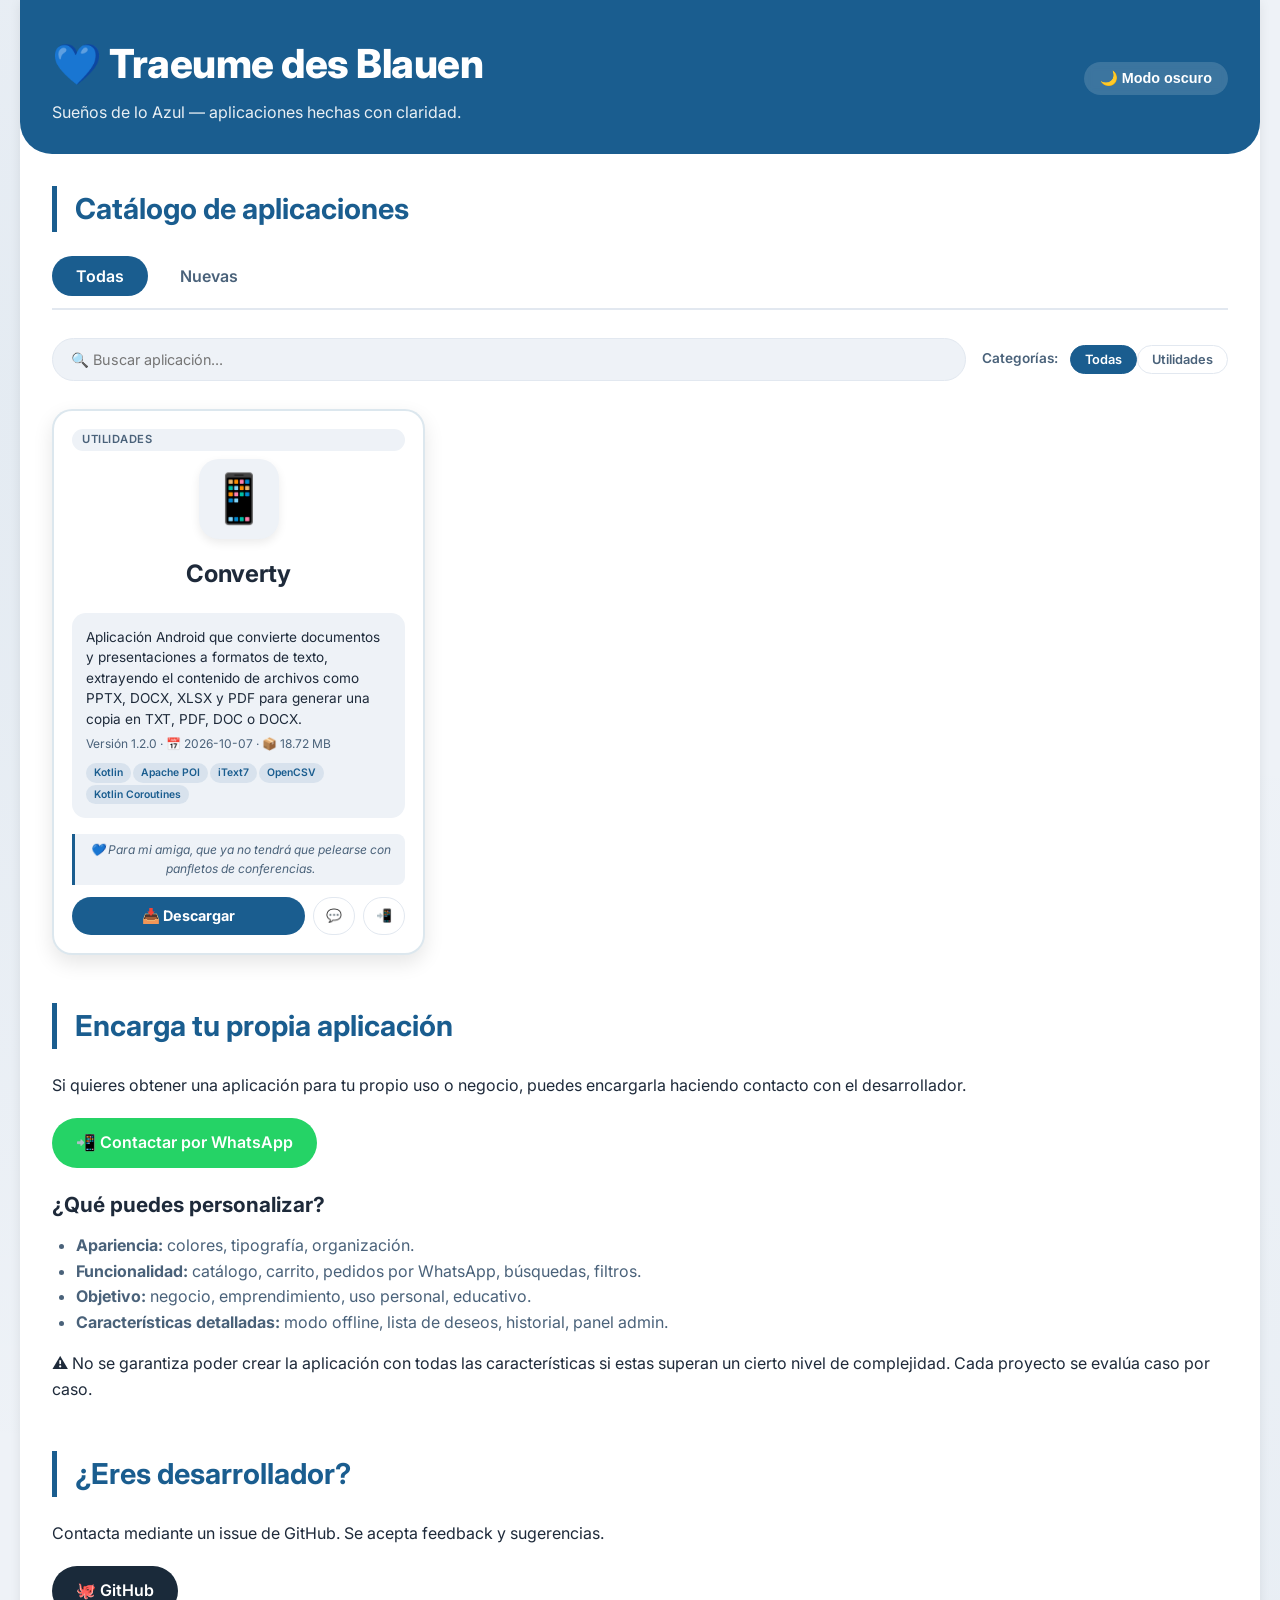
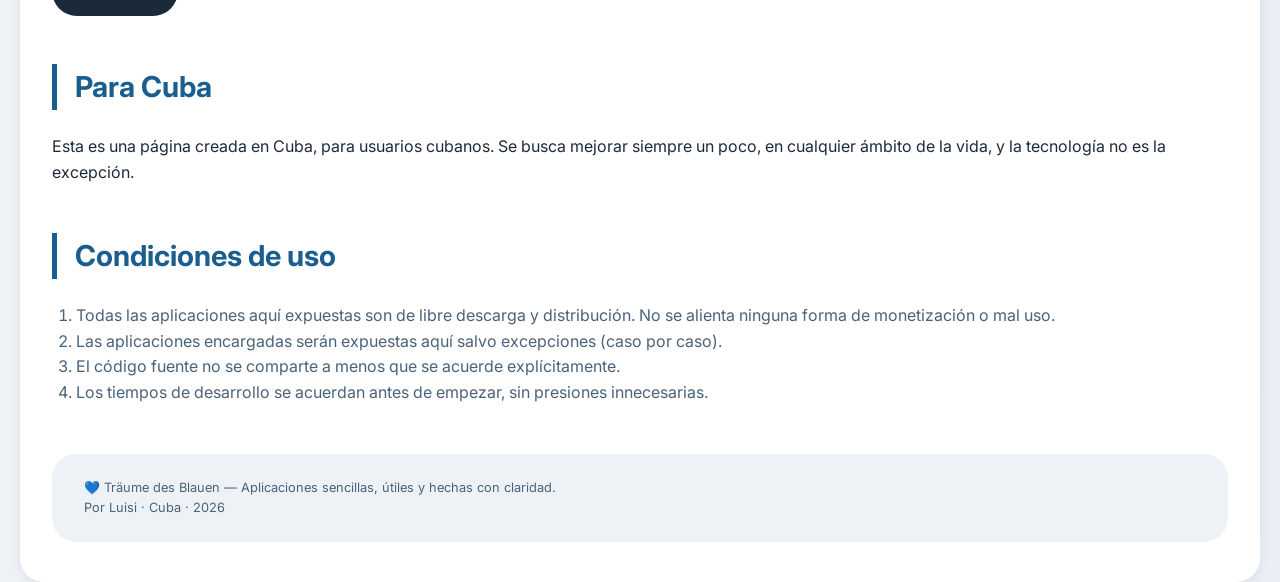
==== docs/index.html @ ed3a9a34 "refacstorizando la web" ====
<!DOCTYPE html>
<html lang="es">
<head>
    <meta charset="UTF-8">
    <meta name="viewport" content="width=device-width, initial-scale=1.0, viewport-fit=cover">
    <title>Träume des Blauen</title>
    <link rel="preconnect" href="https://fonts.googleapis.com">
    <link rel="preconnect" href="https://fonts.gstatic.com" crossorigin>
    <link href="https://fonts.googleapis.com/css2?family=Inter:opsz,wght@14..32,400;14..32,600;14..32,700;14..32,800&display=swap" rel="stylesheet">
    <link rel="stylesheet" href="style.css">
</head>
<body>

<!-- OVERLAY DE DESCARGA -->
<div class="download-overlay" id="downloadOverlay">
    <div class="spinner"></div>
    <p>⬇️ Descargando…</p>
</div>

<div class="container">
    <header class="main-header">
        <div>
            <h1 id="siteTitle">💙 Träume des Blauen</h1>
            <p id="siteSubtitle">Sueños de lo Azul — aplicaciones hechas con claridad.</p>
        </div>
        <div class="header-actions">
            <button class="theme-toggle" id="themeToggle" aria-label="Cambiar tema">
                🌙 Modo oscuro
            </button>
        </div>
    </header>

    <div class="content">
        <!-- CATÁLOGO -->
        <section>
            <h2>Catálogo de aplicaciones</h2>

            <div class="tabs" role="tablist" aria-label="Filtros de catálogo">
                <button class="tab-btn active" role="tab" aria-selected="true" data-tab="todas" id="tab-todas">Todas</button>
                <button class="tab-btn" role="tab" aria-selected="false" data-tab="nuevas" id="tab-nuevas">Nuevas</button>
            </div>

            <div class="search-filter-bar">
                <div class="search-box">
                    <input type="text" id="searchInput" placeholder="🔍 Buscar aplicación..." aria-label="Buscar aplicaciones">
                </div>
                <div class="filter-tags" role="group" aria-label="Filtros por categoría">
                    <span class="label">Categorías:</span>
                    <div id="categoryFilters"></div>
                </div>
            </div>

            <div id="cardsGrid" class="cards-grid" role="list"></div>
        </section>

        <!-- CONTACTO Y MÁS -->
        <section>
            <h2>Encarga tu propia aplicación</h2>
            <p>Si quieres obtener una aplicación para tu propio uso o negocio, puedes encargarla haciendo contacto con el desarrollador.</p>
            <div class="contact-links">
                <a id="whatsappLink" href="#" class="btn-wa" target="_blank">📲 Contactar por WhatsApp</a>
            </div>

            <h3>¿Qué puedes personalizar?</h3>
            <ul style="margin-left: 24px; color: var(--muted);">
                <li><strong>Apariencia:</strong> colores, tipografía, organización.</li>
                <li><strong>Funcionalidad:</strong> catálogo, carrito, pedidos por WhatsApp, búsquedas, filtros.</li>
                <li><strong>Objetivo:</strong> negocio, emprendimiento, uso personal, educativo.</li>
                <li><strong>Características detalladas:</strong> modo offline, lista de deseos, historial, panel admin.</li>
            </ul>
            <p style="margin-top: 16px;"><strong>⚠️</strong> No se garantiza poder crear la aplicación con todas las características si estas superan un cierto nivel de complejidad. Cada proyecto se evalúa caso por caso.</p>
        </section>

        <section>
            <h2>¿Eres desarrollador?</h2>
            <p>Contacta mediante un issue de GitHub. Se acepta feedback y sugerencias.</p>
            <div class="contact-links">
                <a id="githubLink" href="#" class="btn-gh" target="_blank">🐙 GitHub</a>
            </div>
        </section>

        <section>
            <h2>Para Cuba</h2>
            <p>Esta es una página creada en Cuba, para usuarios cubanos. Se busca mejorar siempre un poco, en cualquier ámbito de la vida, y la tecnología no es la excepción.</p>
        </section>

        <section>
            <h2>Condiciones de uso</h2>
            <ol style="margin-left: 24px; color: var(--muted);">
                <li>Todas las aplicaciones aquí expuestas son de libre descarga y distribución. No se alienta ninguna forma de monetización o mal uso.</li>
                <li>Las aplicaciones encargadas serán expuestas aquí salvo excepciones (caso por caso).</li>
                <li>El código fuente no se comparte a menos que se acuerde explícitamente.</li>
                <li>Los tiempos de desarrollo se acuerdan antes de empezar, sin presiones innecesarias.</li>
            </ol>
        </section>

        <footer>
            <p>💙 Träume des Blauen — Aplicaciones sencillas, útiles y hechas con claridad.<br>
            Por Luisi · Cuba · <span id="year"></span></p>
        </footer>
    </div>
</div>

<script src="app.js"></script>
</body>
</html>
---- docs/style.css ----
/* ================================================================
   TRÄUME DES BLAUEN - Estilos del catálogo
   ================================================================ */

/* ===== VARIABLES Y RESET ===== */
:root {
    --bg: #eef2f7;
    --card-bg: #ffffff;
    --text: #1e2a3a;
    --muted: #4a627a;
    --border: #e2e8f0;
    --shadow: rgba(0,0,0,0.08);
    --header-bg: #1a5d8f;
    --header-text: #ffffff;
    --accent: #1a5d8f;
    --accent-light: #2c6e9e;
    --card-shadow: 0 8px 20px rgba(0,0,0,0.1);
    --card-hover: 0 18px 30px rgba(0,0,0,0.15);
    --radius: 20px;
    --transition: 0.3s cubic-bezier(0.4, 0, 0.2, 1);
    --font: 'Inter', system-ui, -apple-system, sans-serif;
}

[data-theme="dark"] {
    --bg: #0f1724;
    --card-bg: #1a2330;
    --text: #e8edf5;
    --muted: #9aaec9;
    --border: #2a3a4e;
    --shadow: rgba(0,0,0,0.4);
    --header-bg: #0d1b2a;
    --header-text: #f0f4fa;
    --accent: #4a8fc4;
    --accent-light: #6aa8d6;
    --card-shadow: 0 8px 20px rgba(0,0,0,0.5);
    --card-hover: 0 18px 30px rgba(0,0,0,0.6);
}

* { margin: 0; padding: 0; box-sizing: border-box; }

body {
    font-family: var(--font);
    background: var(--bg);
    color: var(--text);
    line-height: 1.6;
    padding: 0 20px;
    transition: background var(--transition), color var(--transition);
    min-height: 100vh;
    background-image: radial-gradient(circle at 10% 20%, rgba(26,93,143,0.05) 0%, transparent 50%),
                      radial-gradient(circle at 90% 80%, rgba(26,93,143,0.03) 0%, transparent 50%);
}

.container {
    max-width: 1400px;
    margin: 0 auto;
    background: var(--card-bg);
    border-radius: 0 0 24px 24px;
    box-shadow: 0 2px 12px var(--shadow);
    transition: background var(--transition), box-shadow var(--transition);
    overflow: hidden;
}

/* ===== HEADER ===== */
.main-header {
    background: var(--header-bg);
    color: var(--header-text);
    padding: 32px 32px 28px;
    border-radius: 0 0 32px 32px;
    margin-bottom: 32px;
    display: flex;
    flex-wrap: wrap;
    align-items: center;
    justify-content: space-between;
    gap: 16px;
    transition: background var(--transition);
}

.main-header h1 {
    font-size: 2.5rem;
    font-weight: 800;
    letter-spacing: -0.5px;
    margin-bottom: 4px;
}

.main-header p {
    font-size: 1rem;
    opacity: 0.9;
    max-width: 700px;
}

.header-actions {
    display: flex;
    align-items: center;
    gap: 16px;
    flex-wrap: wrap;
}

.theme-toggle {
    background: rgba(255,255,255,0.15);
    border: none;
    color: white;
    padding: 8px 16px;
    border-radius: 40px;
    cursor: pointer;
    font-weight: 600;
    font-size: 0.9rem;
    display: flex;
    align-items: center;
    gap: 8px;
    transition: background 0.2s;
    backdrop-filter: blur(4px);
}
.theme-toggle:hover { background: rgba(255,255,255,0.25); }

/* ===== CONTENIDO ===== */
.content { padding: 0 32px 40px; }

section { margin-bottom: 48px; }

h2 {
    font-size: 1.8rem;
    color: var(--accent);
    border-left: 5px solid var(--accent);
    padding-left: 18px;
    margin-bottom: 24px;
    font-weight: 700;
    transition: color var(--transition);
}

h3 {
    font-size: 1.3rem;
    color: var(--text);
    margin: 20px 0 12px;
    font-weight: 700;
}

/* ===== TABS ===== */
.tabs {
    display: flex;
    flex-wrap: wrap;
    gap: 8px;
    margin-bottom: 28px;
    border-bottom: 2px solid var(--border);
    padding-bottom: 12px;
    transition: border-color var(--transition);
}

.tab-btn {
    background: transparent;
    border: none;
    padding: 10px 24px;
    font-size: 1rem;
    font-weight: 600;
    color: var(--muted);
    cursor: pointer;
    border-radius: 40px;
    transition: all 0.2s;
    font-family: var(--font);
}
.tab-btn.active {
    background: var(--accent);
    color: white;
}
.tab-btn:hover:not(.active) {
    background: var(--border);
}
.tab-btn:focus-visible {
    outline: 2px solid var(--accent);
    outline-offset: 2px;
}

/* ===== FILTROS Y BÚSQUEDA ===== */
.search-filter-bar {
    display: flex;
    flex-wrap: wrap;
    gap: 16px;
    margin-bottom: 28px;
    align-items: center;
}

.search-box {
    flex: 2;
    min-width: 200px;
}
.search-box input {
    width: 100%;
    padding: 12px 18px;
    border: 1px solid var(--border);
    border-radius: 40px;
    font-size: 0.9rem;
    background: var(--bg);
    color: var(--text);
    transition: border-color var(--transition), background var(--transition);
    font-family: var(--font);
}
.search-box input:focus {
    outline: none;
    border-color: var(--accent);
}

.filter-tags {
    display: flex;
    flex-wrap: wrap;
    gap: 8px;
    align-items: center;
}
.filter-tags .label {
    font-weight: 600;
    color: var(--muted);
    font-size: 0.85rem;
    margin-right: 4px;
}
.tag-btn {
    background: transparent;
    border: 1px solid var(--border);
    padding: 6px 14px;
    border-radius: 30px;
    font-size: 0.8rem;
    font-weight: 600;
    color: var(--muted);
    cursor: pointer;
    transition: all 0.2s;
    font-family: var(--font);
}
.tag-btn.active {
    background: var(--accent);
    color: white;
    border-color: var(--accent);
}
.tag-btn:hover:not(.active) {
    background: var(--border);
}
.tag-btn:focus-visible {
    outline: 2px solid var(--accent);
    outline-offset: 2px;
}

/* ===== GRID ===== */
.cards-grid {
    display: grid;
    grid-template-columns: repeat(auto-fill, minmax(280px, 1fr));
    gap: 28px;
    margin-top: 16px;
}

/* ===== TARJETAS ===== */
.card {
    background: var(--card-bg);
    border-radius: var(--radius);
    padding: 18px;
    box-shadow: var(--card-shadow);
    border: 2px solid rgba(26,93,143,0.15);
    transition: transform 0.25s ease, box-shadow 0.25s ease, background var(--transition), border-color var(--transition);
    display: flex;
    flex-direction: column;
    opacity: 0;
    animation: fadeIn 0.4s ease forwards;
    position: relative;
}
.card:hover {
    transform: translateY(-6px);
    box-shadow: var(--card-hover);
}
.card.new {
    border-color: #e6b422;
}
.card.popular {
    border-color: #9b6bff;
}
.card.upcoming {
    border-color: #ff8c42;
    opacity: 0.7;
}

@keyframes fadeIn {
    from { opacity: 0; transform: translateY(20px); }
    to { opacity: 1; transform: translateY(0); }
}

.card h4 {
    font-size: 1.5rem;
    font-weight: 700;
    color: var(--text);
    text-align: center;
    margin-bottom: 12px;
    letter-spacing: -0.3px;
    transition: color var(--transition);
}

.card-icon {
    background: var(--bg);
    width: 80px;
    height: 80px;
    margin: 0 auto 16px;
    border-radius: 20px;
    display: flex;
    align-items: center;
    justify-content: center;
    font-size: 3rem;
    box-shadow: 0 4px 10px var(--shadow);
    transition: background var(--transition);
    overflow: hidden;
}

.card-icon img {
    width: 100%;
    height: 100%;
    object-fit: contain;
    border-radius: 20px;
}

.card-icon.emoji-fallback {
    font-size: 3rem;
}

.card-description {
    background: var(--bg);
    color: var(--text);
    padding: 14px;
    border-radius: 14px;
    font-size: 0.85rem;
    line-height: 1.5;
    margin: 8px 0;
    flex-grow: 1;
    transition: background var(--transition), color var(--transition);
}
.card-description small {
    display: block;
    margin-top: 6px;
    color: var(--muted);
    font-size: 0.75rem;
}

.card-meta {
    display: flex;
    justify-content: space-between;
    font-size: 0.75rem;
    color: var(--muted);
    margin: 8px 0 4px;
    flex-wrap: wrap;
    gap: 4px;
}
.card-meta span {
    background: var(--bg);
    padding: 2px 10px;
    border-radius: 20px;
    transition: background var(--transition);
}

.card-actions {
    display: flex;
    flex-wrap: wrap;
    gap: 8px;
    margin-top: 12px;
}

.card-btn {
    flex: 1;
    background: var(--accent);
    color: white;
    text-align: center;
    text-decoration: none;
    padding: 10px;
    border-radius: 40px;
    font-weight: 700;
    border: none;
    cursor: pointer;
    transition: background 0.2s, transform 0.1s;
    font-family: var(--font);
    font-size: 0.9rem;
    min-width: 80px;
}
.card-btn:hover {
    background: var(--accent-light);
}
.card-btn:active {
    transform: scale(0.96);
}
.card-btn:disabled {
    background: var(--muted);
    cursor: not-allowed;
    opacity: 0.7;
}

.share-btn {
    background: transparent;
    border: 1px solid var(--border);
    padding: 8px 12px;
    border-radius: 30px;
    cursor: pointer;
    font-size: 0.8rem;
    color: var(--muted);
    transition: all 0.2s;
    font-family: var(--font);
}
.share-btn:hover {
    background: var(--border);
    color: var(--text);
}

/* ===== CHIPS ===== */
.category-chip {
    display: inline-block;
    background: var(--bg);
    color: var(--muted);
    padding: 2px 10px;
    border-radius: 20px;
    font-size: 0.7rem;
    font-weight: 600;
    text-transform: uppercase;
    letter-spacing: 0.5px;
    margin-bottom: 8px;
}

.tech-chip {
    display: inline-block;
    background: rgba(26, 93, 143, 0.1);
    color: var(--accent);
    padding: 2px 8px;
    border-radius: 12px;
    font-size: 0.65rem;
    font-weight: 600;
    margin: 2px 2px 0 0;
}

[data-theme="dark"] .tech-chip {
    background: rgba(74, 143, 196, 0.15);
    color: var(--accent-light);
}

/* ===== DEDICATORIA ===== */
.dedication {
    font-style: italic;
    font-size: 0.75rem;
    color: var(--muted);
    text-align: center;
    margin-top: 8px;
    padding: 6px 10px;
    border-left: 3px solid var(--accent);
    background: var(--bg);
    border-radius: 0 8px 8px 0;
    transition: background var(--transition), color var(--transition);
}

/* ===== OVERLAY DE DESCARGA ===== */
.download-overlay {
    position: fixed;
    top: 0;
    left: 0;
    width: 100%;
    height: 100%;
    background: rgba(0,0,0,0.6);
    backdrop-filter: blur(4px);
    display: none;
    align-items: center;
    justify-content: center;
    z-index: 999;
    flex-direction: column;
    gap: 20px;
}
.download-overlay.show {
    display: flex;
}
.download-overlay .spinner {
    width: 60px;
    height: 60px;
    border: 5px solid rgba(255,255,255,0.2);
    border-top-color: #fff;
    border-radius: 50%;
    animation: spin 0.8s linear infinite;
}
@keyframes spin {
    to { transform: rotate(360deg); }
}
.download-overlay p {
    color: white;
    font-size: 1.2rem;
    font-weight: 600;
}

/* ===== RESEÑAS ===== */
.review-section {
    margin-top: 16px;
    border-top: 1px solid var(--border);
    padding-top: 12px;
}
.review-stars {
    display: flex;
    gap: 4px;
    cursor: pointer;
}
.review-stars span {
    font-size: 1.4rem;
    color: #ccc;
    transition: color 0.2s;
}
.review-stars span.active {
    color: #f5b342;
}
.review-comment {
    display: flex;
    gap: 8px;
    margin-top: 6px;
    align-items: center;
}
.review-comment input {
    flex: 1;
    padding: 6px 12px;
    border: 1px solid var(--border);
    border-radius: 20px;
    background: var(--bg);
    color: var(--text);
    font-family: var(--font);
    font-size: 0.8rem;
}
.review-comment button {
    background: var(--accent);
    color: white;
    border: none;
    padding: 6px 14px;
    border-radius: 20px;
    cursor: pointer;
    font-weight: 600;
    font-family: var(--font);
}
.review-comment button:hover {
    background: var(--accent-light);
}
.review-list {
    margin-top: 8px;
    font-size: 0.8rem;
    color: var(--muted);
    max-height: 100px;
    overflow-y: auto;
}
.review-list .item {
    padding: 4px 0;
    border-bottom: 1px solid var(--border);
}

/* ===== PRÓXIMAMENTE BADGE ===== */
.badge-upcoming {
    position: absolute;
    top: 12px;
    right: 12px;
    background: #ff8c42;
    color: white;
    padding: 4px 12px;
    border-radius: 20px;
    font-size: 0.7rem;
    font-weight: 700;
    text-transform: uppercase;
}

/* ===== CONTACTO Y FOOTER ===== */
.contact-links {
    display: flex;
    flex-wrap: wrap;
    gap: 20px;
    margin: 20px 0;
}
.btn-wa, .btn-gh {
    display: inline-block;
    padding: 12px 24px;
    border-radius: 40px;
    text-decoration: none;
    font-weight: 600;
}
.btn-wa {
    background: #25D366;
    color: white;
}
.btn-gh {
    background: #1a2a3a;
    color: white;
}

footer {
    background: var(--bg);
    padding: 24px 32px;
    border-radius: 24px;
    margin-top: 32px;
    font-size: 0.8rem;
    color: var(--muted);
    transition: background var(--transition);
}

/* ===== RESPONSIVE ===== */
@media (max-width: 700px) {
    body { padding: 0 12px; }
    .content { padding: 0 20px 30px; }
    .main-header { flex-direction: column; align-items: flex-start; }
    .main-header h1 { font-size: 1.8rem; }
    h2 { font-size: 1.4rem; }
    .card h4 { font-size: 1.2rem; }
    .search-filter-bar { flex-direction: column; align-items: stretch; }
}

/* ===== SCROLLBAR ===== */
::-webkit-scrollbar { width: 8px; height: 8px; }
::-webkit-scrollbar-track { background: var(--bg); }
::-webkit-scrollbar-thumb { background: var(--accent); border-radius: 10px; }
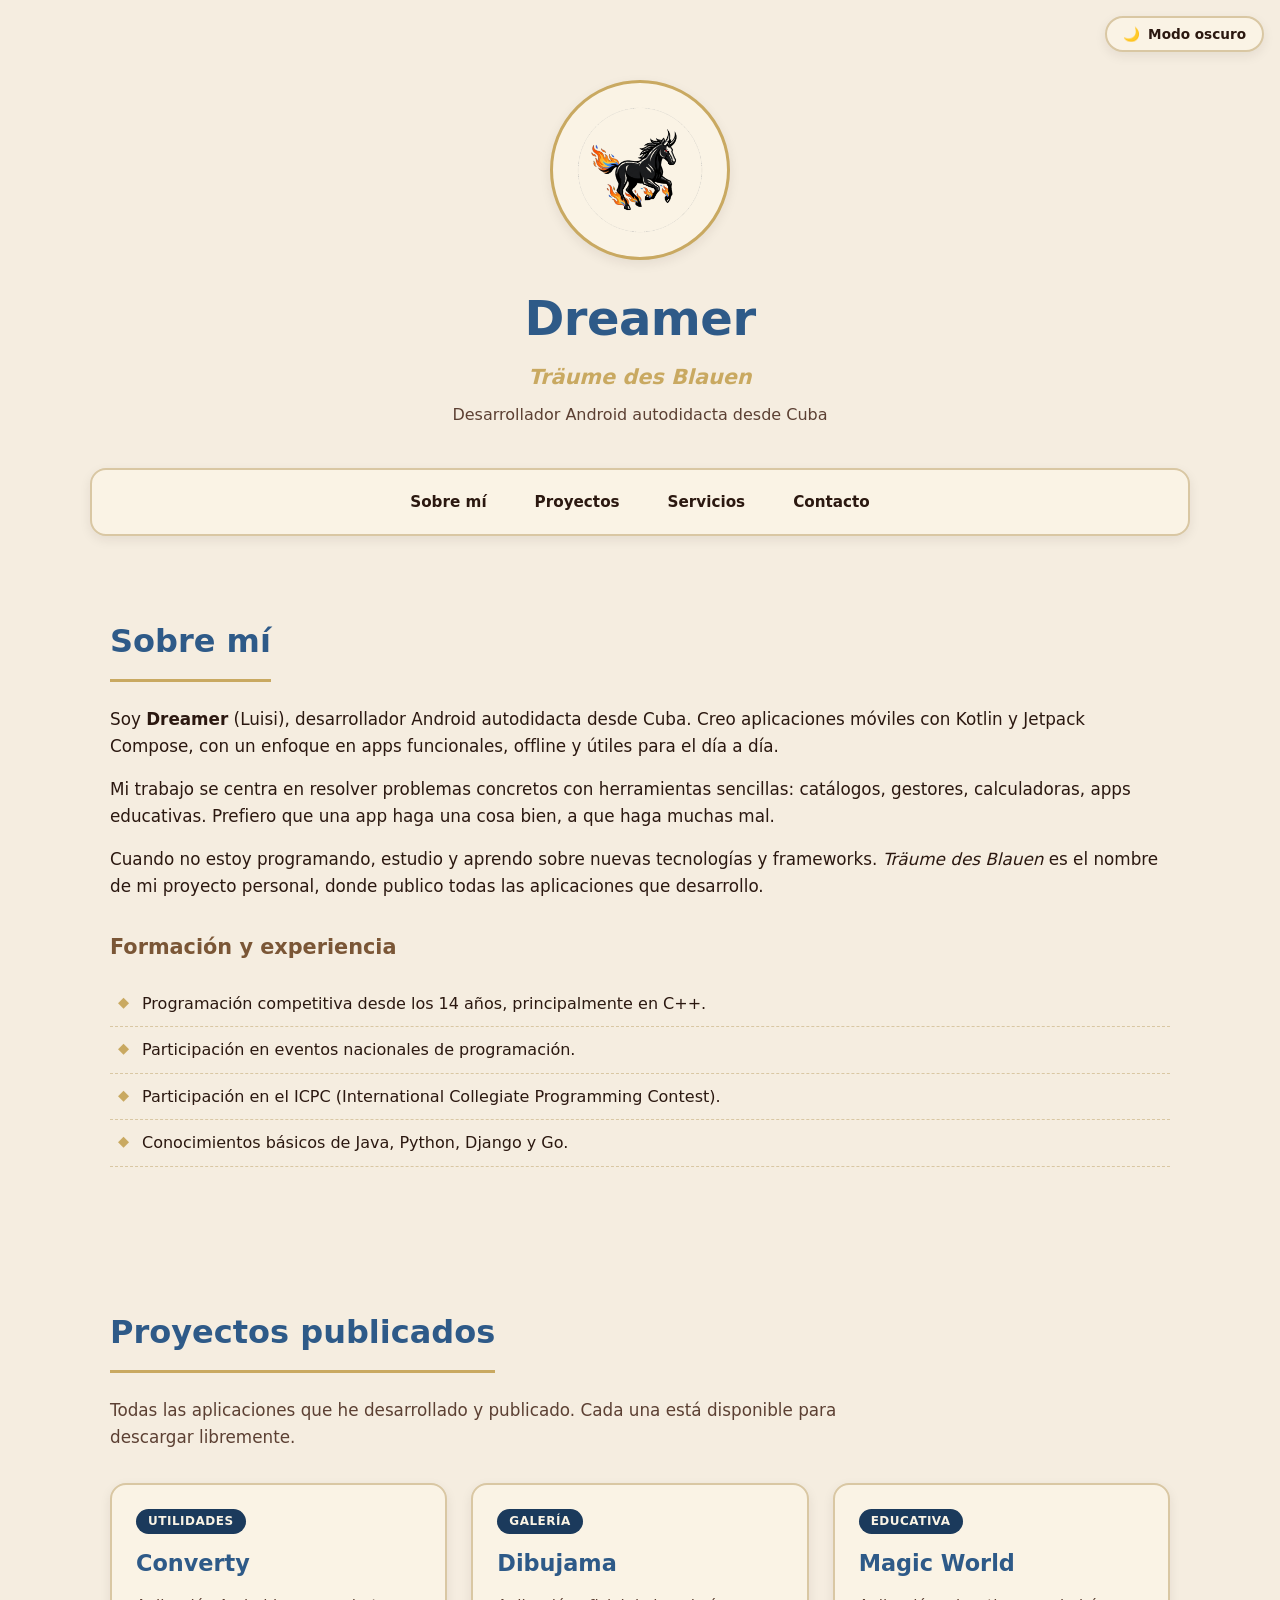
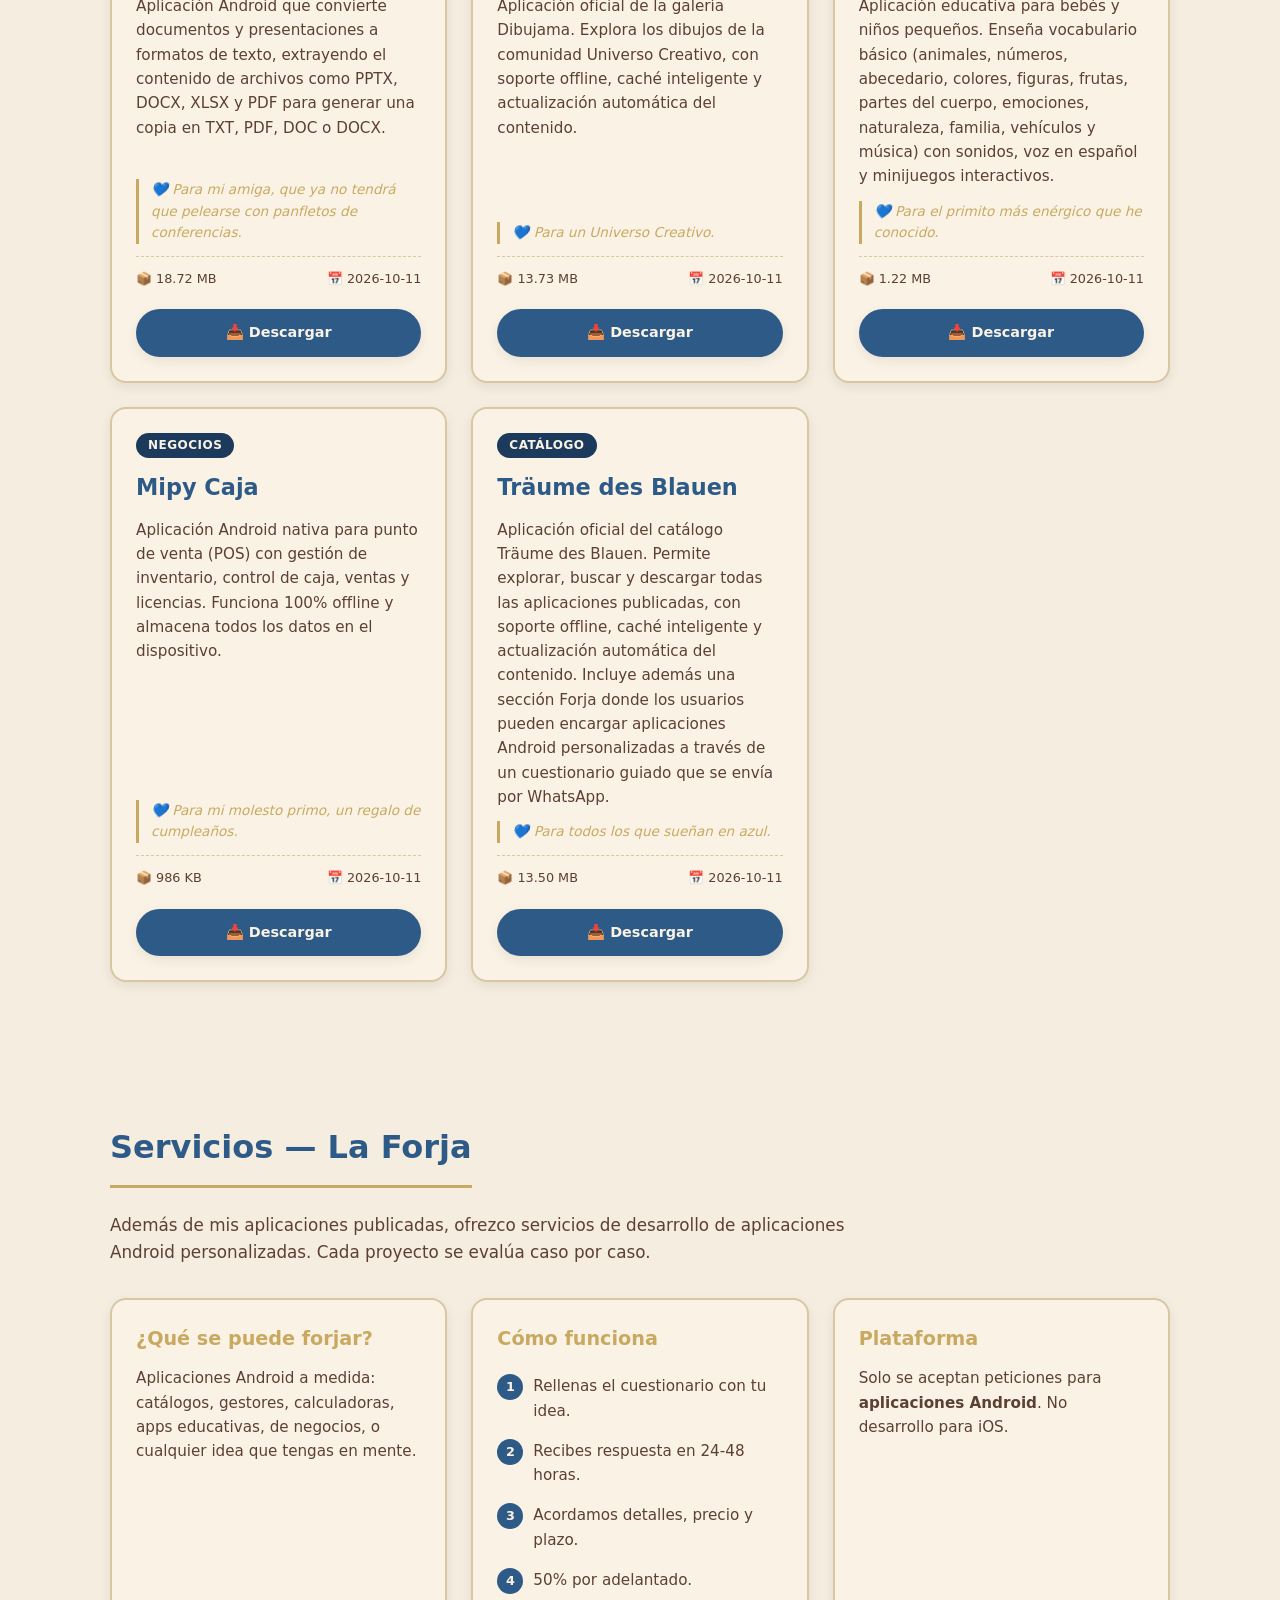
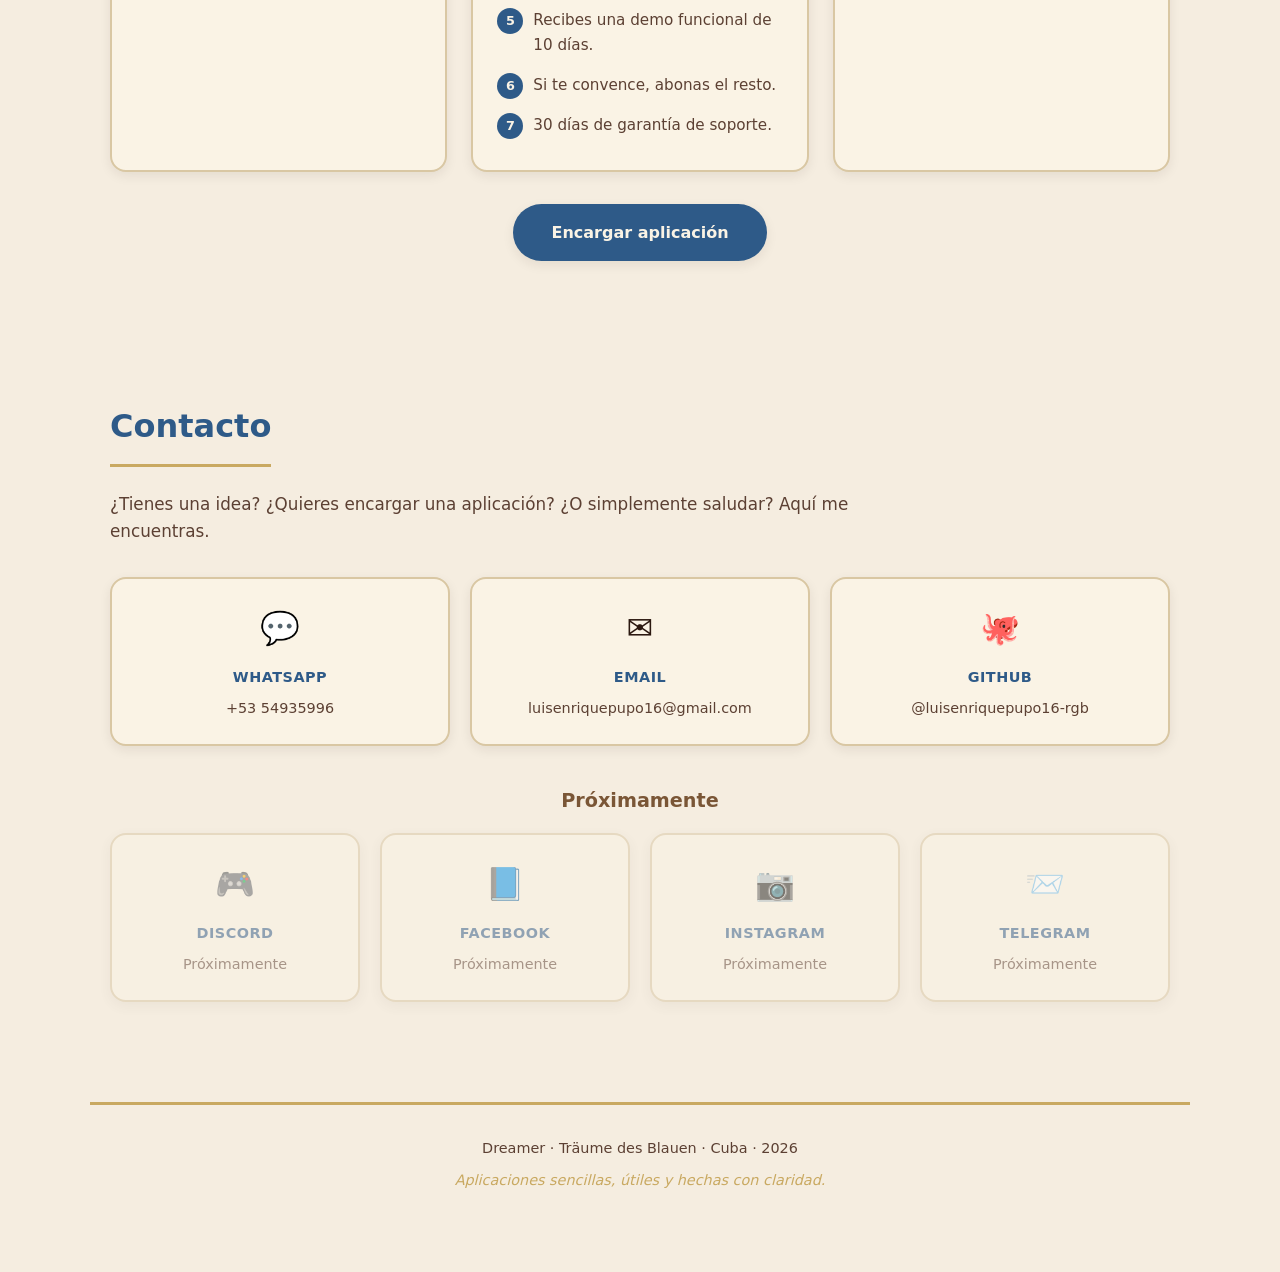
==== commit aa4be4d4: "creando un portafolio" ====
--- a/docs/index.html
+++ b/docs/index.html
@@ -1,105 +1,179 @@
 <!DOCTYPE html>
-<html lang="es">
+<html lang="es" data-theme="light">
 <head>
     <meta charset="UTF-8">
-    <meta name="viewport" content="width=device-width, initial-scale=1.0, viewport-fit=cover">
-    <title>Träume des Blauen</title>
-    <link rel="preconnect" href="https://fonts.googleapis.com">
-    <link rel="preconnect" href="https://fonts.gstatic.com" crossorigin>
-    <link href="https://fonts.googleapis.com/css2?family=Inter:opsz,wght@14..32,400;14..32,600;14..32,700;14..32,800&display=swap" rel="stylesheet">
+    <meta name="viewport" content="width=device-width, initial-scale=1.0">
+    <meta name="description" content="Portafolio de Dreamer (Luisi), desarrollador Android autodidacta desde Cuba. Aplicaciones móviles con Kotlin y Jetpack Compose.">
+    <meta name="author" content="Dreamer (Luisi)">
+    
+    <!-- Open Graph -->
+    <meta property="og:title" content="Dreamer · Träume des Blauen">
+    <meta property="og:description" content="Portafolio de Dreamer, desarrollador Android desde Cuba.">
+    <meta property="og:image" content="assets/og_image.png">
+    <meta property="og:type" content="website">
+    
+    <!-- Favicon -->
+    <link rel="icon" type="image/png" href="assets/favicon.png">
+    <link rel="apple-touch-icon" href="assets/logo_header.png">
+    
+    <title>Dreamer · Träume des Blauen</title>
     <link rel="stylesheet" href="style.css">
 </head>
 <body>
 
-<!-- OVERLAY DE DESCARGA -->
-<div class="download-overlay" id="downloadOverlay">
-    <div class="spinner"></div>
-    <p>⬇️ Descargando…</p>
-</div>
+<!-- Botón de tema -->
+<button class="theme-toggle" id="themeToggle" aria-label="Cambiar tema">
+    <span class="theme-icon">🌙</span>
+    <span class="theme-label">Modo oscuro</span>
+</button>
 
-<div class="container">
-    <header class="main-header">
-        <div>
-            <h1 id="siteTitle">💙 Träume des Blauen</h1>
-            <p id="siteSubtitle">Sueños de lo Azul — aplicaciones hechas con claridad.</p>
+<!-- Header -->
+<header class="main-header">
+    <div class="header-content">
+        <img src="assets/logo_grande.png" alt="Logo de Dreamer" class="header-logo">
+        <div class="header-text">
+            <h1>Dreamer</h1>
+            <p class="subtitle">Träume des Blauen</p>
+            <p class="tagline">Desarrollador Android autodidacta desde Cuba</p>
         </div>
-        <div class="header-actions">
-            <button class="theme-toggle" id="themeToggle" aria-label="Cambiar tema">
-                🌙 Modo oscuro
-            </button>
+    </div>
+</header>
+
+<!-- Navegación -->
+<nav class="main-nav" aria-label="Navegación principal">
+    <a href="#sobre-mi">Sobre mí</a>
+    <a href="#proyectos">Proyectos</a>
+    <a href="#servicios">Servicios</a>
+    <a href="#contacto">Contacto</a>
+</nav>
+
+<main>
+
+    <!-- ===== Sección: Sobre mí ===== -->
+    <section id="sobre-mi" class="section">
+        <h2>Sobre mí</h2>
+        <div class="about-content">
+            <p>Soy <strong>Dreamer</strong> (Luisi), desarrollador Android autodidacta desde Cuba. Creo aplicaciones móviles con Kotlin y Jetpack Compose, con un enfoque en apps funcionales, offline y útiles para el día a día.</p>
+
+            <p>Mi trabajo se centra en resolver problemas concretos con herramientas sencillas: catálogos, gestores, calculadoras, apps educativas. Prefiero que una app haga una cosa bien, a que haga muchas mal.</p>
+
+            <p>Cuando no estoy programando, estudio y aprendo sobre nuevas tecnologías y frameworks. <em>Träume des Blauen</em> es el nombre de mi proyecto personal, donde publico todas las aplicaciones que desarrollo.</p>
+
+            <h3>Formación y experiencia</h3>
+            <ul class="experience-list">
+                <li>Programación competitiva desde los 14 años, principalmente en C++.</li>
+                <li>Participación en eventos nacionales de programación.</li>
+                <li>Participación en el ICPC (International Collegiate Programming Contest).</li>
+                <li>Conocimientos básicos de Java, Python, Django y Go.</li>
+            </ul>
         </div>
-    </header>
+    </section>
 
-    <div class="content">
-        <!-- CATÁLOGO -->
-        <section>
-            <h2>Catálogo de aplicaciones</h2>
+    <!-- ===== Sección: Proyectos ===== -->
+    <section id="proyectos" class="section">
+        <h2>Proyectos publicados</h2>
+        <p class="section-intro">Todas las aplicaciones que he desarrollado y publicado. Cada una está disponible para descargar libremente.</p>
+        
+        <div id="projectsGrid" class="projects-grid" role="list">
+            <p class="loading-message">Cargando proyectos…</p>
+        </div>
+    </section>
 
-            <div class="tabs" role="tablist" aria-label="Filtros de catálogo">
-                <button class="tab-btn active" role="tab" aria-selected="true" data-tab="todas" id="tab-todas">Todas</button>
-                <button class="tab-btn" role="tab" aria-selected="false" data-tab="nuevas" id="tab-nuevas">Nuevas</button>
+    <!-- ===== Sección: Servicios (Forja) ===== -->
+    <section id="servicios" class="section">
+        <h2>Servicios — La Forja</h2>
+        <p class="section-intro">Además de mis aplicaciones publicadas, ofrezco servicios de desarrollo de aplicaciones Android personalizadas. Cada proyecto se evalúa caso por caso.</p>
+
+        <div class="services-grid">
+            <div class="service-card">
+                <h3>¿Qué se puede forjar?</h3>
+                <p>Aplicaciones Android a medida: catálogos, gestores, calculadoras, apps educativas, de negocios, o cualquier idea que tengas en mente.</p>
             </div>
 
-            <div class="search-filter-bar">
-                <div class="search-box">
-                    <input type="text" id="searchInput" placeholder="🔍 Buscar aplicación..." aria-label="Buscar aplicaciones">
-                </div>
-                <div class="filter-tags" role="group" aria-label="Filtros por categoría">
-                    <span class="label">Categorías:</span>
-                    <div id="categoryFilters"></div>
-                </div>
+            <div class="service-card">
+                <h3>Cómo funciona</h3>
+                <ol class="process-list">
+                    <li>Rellenas el cuestionario con tu idea.</li>
+                    <li>Recibes respuesta en 24-48 horas.</li>
+                    <li>Acordamos detalles, precio y plazo.</li>
+                    <li>50% por adelantado.</li>
+                    <li>Recibes una demo funcional de 10 días.</li>
+                    <li>Si te convence, abonas el resto.</li>
+                    <li>30 días de garantía de soporte.</li>
+                </ol>
             </div>
 
-            <div id="cardsGrid" class="cards-grid" role="list"></div>
-        </section>
+            <div class="service-card">
+                <h3>Plataforma</h3>
+                <p>Solo se aceptan peticiones para <strong>aplicaciones Android</strong>. No desarrollo para iOS.</p>
+            </div>
+        </div>
 
-        <!-- CONTACTO Y MÁS -->
-        <section>
-            <h2>Encarga tu propia aplicación</h2>
-            <p>Si quieres obtener una aplicación para tu propio uso o negocio, puedes encargarla haciendo contacto con el desarrollador.</p>
-            <div class="contact-links">
-                <a id="whatsappLink" href="#" class="btn-wa" target="_blank">📲 Contactar por WhatsApp</a>
+        <div class="services-cta">
+            <a href="#contacto" class="btn-primary">Encargar aplicación</a>
+        </div>
+    </section>
+
+    <!-- ===== Sección: Contacto ===== -->
+    <section id="contacto" class="section">
+        <h2>Contacto</h2>
+        <p class="section-intro">¿Tienes una idea? ¿Quieres encargar una aplicación? ¿O simplemente saludar? Aquí me encuentras.</p>
+
+        <div class="contact-grid">
+            <a href="https://wa.me/5354935996" target="_blank" rel="noopener" class="contact-card">
+                <span class="contact-icon">💬</span>
+                <span class="contact-label">WhatsApp</span>
+                <span class="contact-value">+53 54935996</span>
+            </a>
+
+            <a href="mailto:luisenriquepupo16@gmail.com" class="contact-card">
+                <span class="contact-icon">✉️</span>
+                <span class="contact-label">Email</span>
+                <span class="contact-value">luisenriquepupo16@gmail.com</span>
+            </a>
+
+            <a href="https://github.com/luisenriquepupo16-rgb" target="_blank" rel="noopener" class="contact-card">
+                <span class="contact-icon">🐙</span>
+                <span class="contact-label">GitHub</span>
+                <span class="contact-value">@luisenriquepupo16-rgb</span>
+            </a>
+        </div>
+
+        <h3 class="coming-soon-title">Próximamente</h3>
+        <div class="contact-grid coming-soon">
+            <div class="contact-card disabled">
+                <span class="contact-icon">🎮</span>
+                <span class="contact-label">Discord</span>
+                <span class="contact-value">Próximamente</span>
             </div>
 
-            <h3>¿Qué puedes personalizar?</h3>
-            <ul style="margin-left: 24px; color: var(--muted);">
-                <li><strong>Apariencia:</strong> colores, tipografía, organización.</li>
-                <li><strong>Funcionalidad:</strong> catálogo, carrito, pedidos por WhatsApp, búsquedas, filtros.</li>
-                <li><strong>Objetivo:</strong> negocio, emprendimiento, uso personal, educativo.</li>
-                <li><strong>Características detalladas:</strong> modo offline, lista de deseos, historial, panel admin.</li>
-            </ul>
-            <p style="margin-top: 16px;"><strong>⚠️</strong> No se garantiza poder crear la aplicación con todas las características si estas superan un cierto nivel de complejidad. Cada proyecto se evalúa caso por caso.</p>
-        </section>
+            <div class="contact-card disabled">
+                <span class="contact-icon">📘</span>
+                <span class="contact-label">Facebook</span>
+                <span class="contact-value">Próximamente</span>
+            </div>
 
-        <section>
-            <h2>¿Eres desarrollador?</h2>
-            <p>Contacta mediante un issue de GitHub. Se acepta feedback y sugerencias.</p>
-            <div class="contact-links">
-                <a id="githubLink" href="#" class="btn-gh" target="_blank">🐙 GitHub</a>
+            <div class="contact-card disabled">
+                <span class="contact-icon">📷</span>
+                <span class="contact-label">Instagram</span>
+                <span class="contact-value">Próximamente</span>
             </div>
-        </section>
 
-        <section>
-            <h2>Para Cuba</h2>
-            <p>Esta es una página creada en Cuba, para usuarios cubanos. Se busca mejorar siempre un poco, en cualquier ámbito de la vida, y la tecnología no es la excepción.</p>
-        </section>
+            <div class="contact-card disabled">
+                <span class="contact-icon">📨</span>
+                <span class="contact-label">Telegram</span>
+                <span class="contact-value">Próximamente</span>
+            </div>
+        </div>
+    </section>
 
-        <section>
-            <h2>Condiciones de uso</h2>
-            <ol style="margin-left: 24px; color: var(--muted);">
-                <li>Todas las aplicaciones aquí expuestas son de libre descarga y distribución. No se alienta ninguna forma de monetización o mal uso.</li>
-                <li>Las aplicaciones encargadas serán expuestas aquí salvo excepciones (caso por caso).</li>
-                <li>El código fuente no se comparte a menos que se acuerde explícitamente.</li>
-                <li>Los tiempos de desarrollo se acuerdan antes de empezar, sin presiones innecesarias.</li>
-            </ol>
-        </section>
+</main>
 
-        <footer>
-            <p>💙 Träume des Blauen — Aplicaciones sencillas, útiles y hechas con claridad.<br>
-            Por Luisi · Cuba · <span id="year"></span></p>
-        </footer>
-    </div>
-</div>
+<!-- Footer -->
+<footer class="main-footer">
+    <p>Dreamer · Träume des Blauen · Cuba · <span id="year"></span></p>
+    <p class="footer-tagline">Aplicaciones sencillas, útiles y hechas con claridad.</p>
+</footer>
 
 <script src="app.js"></script>
 </body>
--- a/docs/style.css
+++ b/docs/style.css
@@ -1,602 +1,594 @@
 /* ================================================================
-   TRÄUME DES BLAUEN - Estilos del catálogo
+   PORTAFOLIO — Dreamer · Träume des Blauen
+   Estilo de gremio: azul mágico, madera, dorado, pergamino.
    ================================================================ */
 
-/* ===== VARIABLES Y RESET ===== */
+/* ===== Variables ===== */
 :root {
-    --bg: #eef2f7;
-    --card-bg: #ffffff;
-    --text: #1e2a3a;
-    --muted: #4a627a;
-    --border: #e2e8f0;
-    --shadow: rgba(0,0,0,0.08);
-    --header-bg: #1a5d8f;
-    --header-text: #ffffff;
-    --accent: #1a5d8f;
-    --accent-light: #2c6e9e;
-    --card-shadow: 0 8px 20px rgba(0,0,0,0.1);
-    --card-hover: 0 18px 30px rgba(0,0,0,0.15);
-    --radius: 20px;
-    --transition: 0.3s cubic-bezier(0.4, 0, 0.2, 1);
-    --font: 'Inter', system-ui, -apple-system, sans-serif;
-}
-
+    /* Colores base — modo claro (gremio de día) */
+    --bg: #F5EDE0;
+    --bg-secondary: #EBE0CD;
+    --surface: #FAF3E5;
+    --surface-hover: #F2E6CE;
+    --text: #2B1810;
+    --text-muted: #5C4033;
+    --border: #D9C7A3;
+
+    /* Gremio */
+    --blue: #2E5A88;
+    --blue-dark: #1B3A5C;
+    --blue-light: #6A9BC8;
+    --wood: #B8895A;
+    --wood-dark: #7A5636;
+    --gold: #C9A961;
+
+    /* Acentos */
+    --accent: var(--blue);
+    --accent-hover: var(--blue-dark);
+
+    /* Sombras y radios */
+    --shadow: 0 4px 12px rgba(43, 24, 16, 0.08);
+    --shadow-hover: 0 8px 24px rgba(43, 24, 16, 0.15);
+    --radius: 16px;
+    --radius-small: 10px;
+
+    /* Tipografía */
+    --font: system-ui, -apple-system, "Segoe UI", Roboto, sans-serif;
+    --font-mono: "Cascadia Code", "Consolas", monospace;
+
+    /* Transiciones */
+    --transition: 0.2s ease;
+}
+
+/* Modo oscuro (gremio de noche) */
 [data-theme="dark"] {
-    --bg: #0f1724;
-    --card-bg: #1a2330;
-    --text: #e8edf5;
-    --muted: #9aaec9;
-    --border: #2a3a4e;
-    --shadow: rgba(0,0,0,0.4);
-    --header-bg: #0d1b2a;
-    --header-text: #f0f4fa;
-    --accent: #4a8fc4;
-    --accent-light: #6aa8d6;
-    --card-shadow: 0 8px 20px rgba(0,0,0,0.5);
-    --card-hover: 0 18px 30px rgba(0,0,0,0.6);
-}
-
-* { margin: 0; padding: 0; box-sizing: border-box; }
+    --bg: #0A0F1A;
+    --bg-secondary: #0F1724;
+    --surface: #1A1410;
+    --surface-hover: #241C15;
+    --text: #E8DCC0;
+    --text-muted: #B8A882;
+    --border: #3E3428;
+
+    --blue: #3D6F9E;
+    --blue-dark: #0F2338;
+    --blue-light: #7FB0DC;
+    --wood: #5C4033;
+    --wood-dark: #3A261A;
+    --gold: #E0C070;
+
+    --accent: var(--blue);
+    --accent-hover: var(--blue-light);
+
+    --shadow: 0 4px 12px rgba(0, 0, 0, 0.4);
+    --shadow-hover: 0 8px 24px rgba(0, 0, 0, 0.6);
+}
+
+/* ===== Reset ===== */
+* {
+    margin: 0;
+    padding: 0;
+    box-sizing: border-box;
+}
+
+html {
+    scroll-behavior: smooth;
+}
 
 body {
     font-family: var(--font);
     background: var(--bg);
     color: var(--text);
     line-height: 1.6;
-    padding: 0 20px;
     transition: background var(--transition), color var(--transition);
     min-height: 100vh;
-    background-image: radial-gradient(circle at 10% 20%, rgba(26,93,143,0.05) 0%, transparent 50%),
-                      radial-gradient(circle at 90% 80%, rgba(26,93,143,0.03) 0%, transparent 50%);
-}
-
-.container {
-    max-width: 1400px;
+    padding: 0 20px 40px;
+}
+
+/* ===== Botón de tema ===== */
+.theme-toggle {
+    position: fixed;
+    top: 16px;
+    right: 16px;
+    z-index: 100;
+    background: var(--surface);
+    border: 2px solid var(--border);
+    color: var(--text);
+    padding: 8px 16px;
+    border-radius: 30px;
+    cursor: pointer;
+    font-family: var(--font);
+    font-size: 0.85rem;
+    font-weight: 600;
+    display: flex;
+    align-items: center;
+    gap: 8px;
+    box-shadow: var(--shadow);
+    transition: all var(--transition);
+}
+
+.theme-toggle:hover {
+    background: var(--surface-hover);
+    transform: translateY(-2px);
+    box-shadow: var(--shadow-hover);
+}
+
+/* ===== Header ===== */
+.main-header {
+    max-width: 1100px;
     margin: 0 auto;
-    background: var(--card-bg);
-    border-radius: 0 0 24px 24px;
-    box-shadow: 0 2px 12px var(--shadow);
-    transition: background var(--transition), box-shadow var(--transition);
-    overflow: hidden;
-}
-
-/* ===== HEADER ===== */
-.main-header {
-    background: var(--header-bg);
-    color: var(--header-text);
-    padding: 32px 32px 28px;
-    border-radius: 0 0 32px 32px;
-    margin-bottom: 32px;
-    display: flex;
-    flex-wrap: wrap;
+    padding: 80px 20px 40px;
+    text-align: center;
+}
+
+.header-content {
+    display: flex;
+    flex-direction: column;
     align-items: center;
-    justify-content: space-between;
-    gap: 16px;
-    transition: background var(--transition);
-}
-
-.main-header h1 {
-    font-size: 2.5rem;
+    gap: 20px;
+}
+
+.header-logo {
+    width: 180px;
+    height: 180px;
+    object-fit: contain;
+    background: var(--surface);
+    border-radius: 50%;
+    padding: 20px;
+    border: 3px solid var(--gold);
+    box-shadow: var(--shadow);
+}
+
+.header-text h1 {
+    font-size: 3rem;
     font-weight: 800;
+    color: var(--blue);
     letter-spacing: -0.5px;
     margin-bottom: 4px;
 }
 
-.main-header p {
+.subtitle {
+    font-size: 1.3rem;
+    font-style: italic;
+    color: var(--gold);
+    font-weight: 600;
+    margin-bottom: 8px;
+}
+
+.tagline {
     font-size: 1rem;
-    opacity: 0.9;
-    max-width: 700px;
-}
-
-.header-actions {
-    display: flex;
+    color: var(--text-muted);
+}
+
+/* ===== Navegación ===== */
+.main-nav {
+    max-width: 1100px;
+    margin: 0 auto 40px;
+    padding: 12px;
+    background: var(--surface);
+    border-radius: var(--radius);
+    border: 2px solid var(--border);
+    display: flex;
+    justify-content: center;
+    flex-wrap: wrap;
+    gap: 8px;
+    box-shadow: var(--shadow);
+}
+
+.main-nav a {
+    color: var(--text);
+    text-decoration: none;
+    padding: 8px 20px;
+    border-radius: 30px;
+    font-weight: 600;
+    font-size: 0.95rem;
+    transition: all var(--transition);
+}
+
+.main-nav a:hover,
+.main-nav a:focus {
+    background: var(--blue);
+    color: var(--surface);
+}
+
+/* ===== Secciones ===== */
+.section {
+    max-width: 1100px;
+    margin: 0 auto 60px;
+    padding: 40px 20px;
+}
+
+.section h2 {
+    font-size: 2rem;
+    font-weight: 800;
+    color: var(--blue);
+    margin-bottom: 24px;
+    padding-bottom: 12px;
+    border-bottom: 3px solid var(--gold);
+    display: inline-block;
+}
+
+.section-intro {
+    font-size: 1.05rem;
+    color: var(--text-muted);
+    margin-bottom: 32px;
+    max-width: 800px;
+}
+
+/* ===== Sobre mí ===== */
+.about-content p {
+    margin-bottom: 16px;
+    font-size: 1.05rem;
+}
+
+.about-content h3 {
+    font-size: 1.3rem;
+    color: var(--wood-dark);
+    margin: 32px 0 16px;
+}
+
+.experience-list {
+    list-style: none;
+    padding: 0;
+}
+
+.experience-list li {
+    padding: 10px 0 10px 32px;
+    position: relative;
+    border-bottom: 1px dashed var(--border);
+}
+
+.experience-list li::before {
+    content: "◆";
+    position: absolute;
+    left: 8px;
+    color: var(--gold);
+    font-size: 0.9rem;
+}
+
+/* ===== Proyectos ===== */
+.projects-grid {
+    display: grid;
+    grid-template-columns: repeat(auto-fill, minmax(280px, 1fr));
+    gap: 24px;
+}
+
+.project-card {
+    background: var(--surface);
+    border: 2px solid var(--border);
+    border-radius: var(--radius);
+    padding: 24px;
+    box-shadow: var(--shadow);
+    transition: all var(--transition);
+    display: flex;
+    flex-direction: column;
+    gap: 12px;
+}
+
+.project-card:hover {
+    transform: translateY(-4px);
+    box-shadow: var(--shadow-hover);
+    border-color: var(--gold);
+}
+
+.project-card h3 {
+    font-size: 1.4rem;
+    color: var(--blue);
+    font-weight: 700;
+}
+
+.project-card .category-tag {
+    display: inline-block;
+    background: var(--blue-dark);
+    color: var(--surface);
+    padding: 3px 12px;
+    border-radius: 20px;
+    font-size: 0.75rem;
+    font-weight: 700;
+    text-transform: uppercase;
+    letter-spacing: 0.5px;
+    align-self: flex-start;
+}
+
+.project-card .description {
+    color: var(--text-muted);
+    font-size: 0.95rem;
+    flex-grow: 1;
+}
+
+.project-card .meta {
+    font-size: 0.8rem;
+    color: var(--text-muted);
+    border-top: 1px dashed var(--border);
+    padding-top: 12px;
+    display: flex;
+    justify-content: space-between;
+    flex-wrap: wrap;
+    gap: 8px;
+}
+
+.project-card .meta span {
+    display: inline-flex;
     align-items: center;
-    gap: 16px;
-    flex-wrap: wrap;
-}
-
-.theme-toggle {
-    background: rgba(255,255,255,0.15);
-    border: none;
-    color: white;
-    padding: 8px 16px;
+    gap: 4px;
+}
+
+.project-card .downloads-badge {
+    background: var(--gold);
+    color: var(--wood-dark);
+    padding: 2px 10px;
+    border-radius: 12px;
+    font-weight: 700;
+    font-size: 0.75rem;
+}
+
+.project-card .dedication {
+    font-style: italic;
+    font-size: 0.85rem;
+    color: var(--gold);
+    border-left: 3px solid var(--gold);
+    padding-left: 12px;
+}
+
+.loading-message,
+.error-message {
+    text-align: center;
+    color: var(--text-muted);
+    padding: 40px;
+    font-style: italic;
+    grid-column: 1 / -1;
+}
+
+/* ===== Servicios ===== */
+.services-grid {
+    display: grid;
+    grid-template-columns: repeat(auto-fit, minmax(280px, 1fr));
+    gap: 24px;
+    margin-bottom: 32px;
+}
+
+.service-card {
+    background: var(--surface);
+    border: 2px solid var(--border);
+    border-radius: var(--radius);
+    padding: 24px;
+    box-shadow: var(--shadow);
+}
+
+.service-card h3 {
+    font-size: 1.2rem;
+    color: var(--gold);
+    margin-bottom: 12px;
+    font-weight: 700;
+}
+
+.service-card p {
+    color: var(--text-muted);
+    font-size: 0.95rem;
+}
+
+.process-list {
+    list-style: none;
+    counter-reset: step;
+    padding: 0;
+}
+
+.process-list li {
+    counter-increment: step;
+    padding: 8px 0 8px 36px;
+    position: relative;
+    color: var(--text-muted);
+    font-size: 0.95rem;
+}
+
+.process-list li::before {
+    content: counter(step);
+    position: absolute;
+    left: 0;
+    top: 8px;
+    width: 26px;
+    height: 26px;
+    background: var(--blue);
+    color: var(--surface);
+    border-radius: 50%;
+    display: flex;
+    align-items: center;
+    justify-content: center;
+    font-size: 0.8rem;
+    font-weight: 700;
+}
+
+.services-cta {
+    text-align: center;
+    margin-top: 32px;
+}
+
+.btn-primary {
+    display: inline-block;
+    background: var(--blue);
+    color: var(--surface);
+    padding: 14px 36px;
     border-radius: 40px;
-    cursor: pointer;
-    font-weight: 600;
-    font-size: 0.9rem;
-    display: flex;
+    text-decoration: none;
+    font-weight: 700;
+    font-size: 1rem;
+    box-shadow: var(--shadow);
+    transition: all var(--transition);
+    border: 2px solid transparent;
+}
+
+.btn-primary:hover,
+.btn-primary:focus {
+    background: var(--blue-dark);
+    transform: translateY(-2px);
+    box-shadow: var(--shadow-hover);
+    border-color: var(--gold);
+}
+
+/* ===== Contacto ===== */
+.contact-grid {
+    display: grid;
+    grid-template-columns: repeat(auto-fit, minmax(240px, 1fr));
+    gap: 20px;
+    margin-bottom: 40px;
+}
+
+.contact-card {
+    background: var(--surface);
+    border: 2px solid var(--border);
+    border-radius: var(--radius);
+    padding: 24px;
+    text-decoration: none;
+    color: var(--text);
+    display: flex;
+    flex-direction: column;
     align-items: center;
     gap: 8px;
-    transition: background 0.2s;
-    backdrop-filter: blur(4px);
-}
-.theme-toggle:hover { background: rgba(255,255,255,0.25); }
-
-/* ===== CONTENIDO ===== */
-.content { padding: 0 32px 40px; }
-
-section { margin-bottom: 48px; }
-
-h2 {
-    font-size: 1.8rem;
-    color: var(--accent);
-    border-left: 5px solid var(--accent);
-    padding-left: 18px;
-    margin-bottom: 24px;
-    font-weight: 700;
-    transition: color var(--transition);
-}
-
-h3 {
-    font-size: 1.3rem;
-    color: var(--text);
-    margin: 20px 0 12px;
-    font-weight: 700;
-}
-
-/* ===== TABS ===== */
-.tabs {
-    display: flex;
-    flex-wrap: wrap;
-    gap: 8px;
-    margin-bottom: 28px;
-    border-bottom: 2px solid var(--border);
-    padding-bottom: 12px;
-    transition: border-color var(--transition);
-}
-
-.tab-btn {
-    background: transparent;
-    border: none;
-    padding: 10px 24px;
-    font-size: 1rem;
-    font-weight: 600;
-    color: var(--muted);
-    cursor: pointer;
-    border-radius: 40px;
-    transition: all 0.2s;
-    font-family: var(--font);
-}
-.tab-btn.active {
-    background: var(--accent);
-    color: white;
-}
-.tab-btn:hover:not(.active) {
-    background: var(--border);
-}
-.tab-btn:focus-visible {
-    outline: 2px solid var(--accent);
-    outline-offset: 2px;
-}
-
-/* ===== FILTROS Y BÚSQUEDA ===== */
-.search-filter-bar {
-    display: flex;
-    flex-wrap: wrap;
-    gap: 16px;
-    margin-bottom: 28px;
-    align-items: center;
-}
-
-.search-box {
-    flex: 2;
-    min-width: 200px;
-}
-.search-box input {
-    width: 100%;
-    padding: 12px 18px;
-    border: 1px solid var(--border);
-    border-radius: 40px;
+    box-shadow: var(--shadow);
+    transition: all var(--transition);
+    text-align: center;
+}
+
+.contact-card:hover,
+.contact-card:focus {
+    transform: translateY(-4px);
+    border-color: var(--gold);
+    box-shadow: var(--shadow-hover);
+}
+
+.contact-card.disabled {
+    opacity: 0.5;
+    cursor: not-allowed;
+}
+
+.contact-card.disabled:hover {
+    transform: none;
+    border-color: var(--border);
+    box-shadow: var(--shadow);
+}
+
+.contact-icon {
+    font-size: 2rem;
+    margin-bottom: 4px;
+}
+
+.contact-label {
+    font-weight: 700;
+    color: var(--blue);
     font-size: 0.9rem;
-    background: var(--bg);
-    color: var(--text);
-    transition: border-color var(--transition), background var(--transition);
-    font-family: var(--font);
-}
-.search-box input:focus {
-    outline: none;
-    border-color: var(--accent);
-}
-
-.filter-tags {
-    display: flex;
-    flex-wrap: wrap;
-    gap: 8px;
-    align-items: center;
-}
-.filter-tags .label {
-    font-weight: 600;
-    color: var(--muted);
-    font-size: 0.85rem;
-    margin-right: 4px;
-}
-.tag-btn {
-    background: transparent;
-    border: 1px solid var(--border);
-    padding: 6px 14px;
-    border-radius: 30px;
-    font-size: 0.8rem;
-    font-weight: 600;
-    color: var(--muted);
-    cursor: pointer;
-    transition: all 0.2s;
-    font-family: var(--font);
-}
-.tag-btn.active {
-    background: var(--accent);
-    color: white;
-    border-color: var(--accent);
-}
-.tag-btn:hover:not(.active) {
-    background: var(--border);
-}
-.tag-btn:focus-visible {
-    outline: 2px solid var(--accent);
-    outline-offset: 2px;
-}
-
-/* ===== GRID ===== */
-.cards-grid {
-    display: grid;
-    grid-template-columns: repeat(auto-fill, minmax(280px, 1fr));
-    gap: 28px;
-    margin-top: 16px;
-}
-
-/* ===== TARJETAS ===== */
-.card {
-    background: var(--card-bg);
-    border-radius: var(--radius);
-    padding: 18px;
-    box-shadow: var(--card-shadow);
-    border: 2px solid rgba(26,93,143,0.15);
-    transition: transform 0.25s ease, box-shadow 0.25s ease, background var(--transition), border-color var(--transition);
-    display: flex;
-    flex-direction: column;
-    opacity: 0;
-    animation: fadeIn 0.4s ease forwards;
-    position: relative;
-}
-.card:hover {
-    transform: translateY(-6px);
-    box-shadow: var(--card-hover);
-}
-.card.new {
-    border-color: #e6b422;
-}
-.card.popular {
-    border-color: #9b6bff;
-}
-.card.upcoming {
-    border-color: #ff8c42;
-    opacity: 0.7;
-}
-
-@keyframes fadeIn {
-    from { opacity: 0; transform: translateY(20px); }
-    to { opacity: 1; transform: translateY(0); }
-}
-
-.card h4 {
-    font-size: 1.5rem;
-    font-weight: 700;
-    color: var(--text);
-    text-align: center;
-    margin-bottom: 12px;
-    letter-spacing: -0.3px;
-    transition: color var(--transition);
-}
-
-.card-icon {
-    background: var(--bg);
-    width: 80px;
-    height: 80px;
-    margin: 0 auto 16px;
-    border-radius: 20px;
-    display: flex;
-    align-items: center;
-    justify-content: center;
-    font-size: 3rem;
-    box-shadow: 0 4px 10px var(--shadow);
-    transition: background var(--transition);
-    overflow: hidden;
-}
-
-.card-icon img {
-    width: 100%;
-    height: 100%;
-    object-fit: contain;
-    border-radius: 20px;
-}
-
-.card-icon.emoji-fallback {
-    font-size: 3rem;
-}
-
-.card-description {
-    background: var(--bg);
-    color: var(--text);
-    padding: 14px;
-    border-radius: 14px;
-    font-size: 0.85rem;
-    line-height: 1.5;
-    margin: 8px 0;
-    flex-grow: 1;
-    transition: background var(--transition), color var(--transition);
-}
-.card-description small {
-    display: block;
-    margin-top: 6px;
-    color: var(--muted);
-    font-size: 0.75rem;
-}
-
-.card-meta {
-    display: flex;
-    justify-content: space-between;
-    font-size: 0.75rem;
-    color: var(--muted);
-    margin: 8px 0 4px;
-    flex-wrap: wrap;
-    gap: 4px;
-}
-.card-meta span {
-    background: var(--bg);
-    padding: 2px 10px;
-    border-radius: 20px;
-    transition: background var(--transition);
-}
-
-.card-actions {
-    display: flex;
-    flex-wrap: wrap;
-    gap: 8px;
-    margin-top: 12px;
-}
-
-.card-btn {
-    flex: 1;
-    background: var(--accent);
-    color: white;
-    text-align: center;
-    text-decoration: none;
-    padding: 10px;
-    border-radius: 40px;
-    font-weight: 700;
-    border: none;
-    cursor: pointer;
-    transition: background 0.2s, transform 0.1s;
-    font-family: var(--font);
-    font-size: 0.9rem;
-    min-width: 80px;
-}
-.card-btn:hover {
-    background: var(--accent-light);
-}
-.card-btn:active {
-    transform: scale(0.96);
-}
-.card-btn:disabled {
-    background: var(--muted);
-    cursor: not-allowed;
-    opacity: 0.7;
-}
-
-.share-btn {
-    background: transparent;
-    border: 1px solid var(--border);
-    padding: 8px 12px;
-    border-radius: 30px;
-    cursor: pointer;
-    font-size: 0.8rem;
-    color: var(--muted);
-    transition: all 0.2s;
-    font-family: var(--font);
-}
-.share-btn:hover {
-    background: var(--border);
-    color: var(--text);
-}
-
-/* ===== CHIPS ===== */
-.category-chip {
-    display: inline-block;
-    background: var(--bg);
-    color: var(--muted);
-    padding: 2px 10px;
-    border-radius: 20px;
-    font-size: 0.7rem;
-    font-weight: 600;
     text-transform: uppercase;
     letter-spacing: 0.5px;
+}
+
+.contact-value {
+    color: var(--text-muted);
+    font-size: 0.9rem;
+    word-break: break-word;
+}
+
+.coming-soon-title {
+    font-size: 1.2rem;
+    color: var(--wood-dark);
+    margin: 32px 0 16px;
+    text-align: center;
+}
+
+.contact-grid.coming-soon {
+    grid-template-columns: repeat(auto-fit, minmax(180px, 1fr));
+    margin-bottom: 0;
+}
+
+/* ===== Footer ===== */
+.main-footer {
+    max-width: 1100px;
+    margin: 60px auto 0;
+    padding: 32px 20px;
+    text-align: center;
+    border-top: 3px solid var(--gold);
+    color: var(--text-muted);
+    font-size: 0.9rem;
+}
+
+.main-footer p {
     margin-bottom: 8px;
 }
 
-.tech-chip {
-    display: inline-block;
-    background: rgba(26, 93, 143, 0.1);
-    color: var(--accent);
-    padding: 2px 8px;
-    border-radius: 12px;
-    font-size: 0.65rem;
-    font-weight: 600;
-    margin: 2px 2px 0 0;
-}
-
-[data-theme="dark"] .tech-chip {
-    background: rgba(74, 143, 196, 0.15);
-    color: var(--accent-light);
-}
-
-/* ===== DEDICATORIA ===== */
-.dedication {
+.footer-tagline {
     font-style: italic;
-    font-size: 0.75rem;
-    color: var(--muted);
-    text-align: center;
-    margin-top: 8px;
-    padding: 6px 10px;
-    border-left: 3px solid var(--accent);
+    color: var(--gold);
+}
+
+/* ===== Responsive ===== */
+@media (max-width: 700px) {
+    body {
+        padding: 0 12px 24px;
+    }
+
+    .header-text h1 {
+        font-size: 2.2rem;
+    }
+
+    .subtitle {
+        font-size: 1.1rem;
+    }
+
+    .header-logo {
+        width: 140px;
+        height: 140px;
+    }
+
+    .section h2 {
+        font-size: 1.6rem;
+    }
+
+    .main-nav {
+        padding: 8px;
+    }
+
+    .main-nav a {
+        padding: 6px 14px;
+        font-size: 0.85rem;
+    }
+
+    .theme-toggle .theme-label {
+        display: none;
+    }
+
+    .theme-toggle {
+        padding: 8px 12px;
+    }
+}
+
+/* ===== Accesibilidad ===== */
+@media (prefers-reduced-motion: reduce) {
+    * {
+        animation-duration: 0.01ms !important;
+        animation-iteration-count: 1 !important;
+        transition-duration: 0.01ms !important;
+        scroll-behavior: auto !important;
+    }
+}
+
+a:focus-visible,
+button:focus-visible {
+    outline: 3px solid var(--gold);
+    outline-offset: 2px;
+}
+
+/* ===== Scrollbar ===== */
+::-webkit-scrollbar {
+    width: 10px;
+}
+
+::-webkit-scrollbar-track {
     background: var(--bg);
-    border-radius: 0 8px 8px 0;
-    transition: background var(--transition), color var(--transition);
-}
-
-/* ===== OVERLAY DE DESCARGA ===== */
-.download-overlay {
-    position: fixed;
-    top: 0;
-    left: 0;
-    width: 100%;
-    height: 100%;
-    background: rgba(0,0,0,0.6);
-    backdrop-filter: blur(4px);
-    display: none;
-    align-items: center;
-    justify-content: center;
-    z-index: 999;
-    flex-direction: column;
-    gap: 20px;
-}
-.download-overlay.show {
-    display: flex;
-}
-.download-overlay .spinner {
-    width: 60px;
-    height: 60px;
-    border: 5px solid rgba(255,255,255,0.2);
-    border-top-color: #fff;
-    border-radius: 50%;
-    animation: spin 0.8s linear infinite;
-}
-@keyframes spin {
-    to { transform: rotate(360deg); }
-}
-.download-overlay p {
-    color: white;
-    font-size: 1.2rem;
-    font-weight: 600;
-}
-
-/* ===== RESEÑAS ===== */
-.review-section {
-    margin-top: 16px;
-    border-top: 1px solid var(--border);
-    padding-top: 12px;
-}
-.review-stars {
-    display: flex;
-    gap: 4px;
-    cursor: pointer;
-}
-.review-stars span {
-    font-size: 1.4rem;
-    color: #ccc;
-    transition: color 0.2s;
-}
-.review-stars span.active {
-    color: #f5b342;
-}
-.review-comment {
-    display: flex;
-    gap: 8px;
-    margin-top: 6px;
-    align-items: center;
-}
-.review-comment input {
-    flex: 1;
-    padding: 6px 12px;
-    border: 1px solid var(--border);
-    border-radius: 20px;
-    background: var(--bg);
-    color: var(--text);
-    font-family: var(--font);
-    font-size: 0.8rem;
-}
-.review-comment button {
-    background: var(--accent);
-    color: white;
-    border: none;
-    padding: 6px 14px;
-    border-radius: 20px;
-    cursor: pointer;
-    font-weight: 600;
-    font-family: var(--font);
-}
-.review-comment button:hover {
-    background: var(--accent-light);
-}
-.review-list {
-    margin-top: 8px;
-    font-size: 0.8rem;
-    color: var(--muted);
-    max-height: 100px;
-    overflow-y: auto;
-}
-.review-list .item {
-    padding: 4px 0;
-    border-bottom: 1px solid var(--border);
-}
-
-/* ===== PRÓXIMAMENTE BADGE ===== */
-.badge-upcoming {
-    position: absolute;
-    top: 12px;
-    right: 12px;
-    background: #ff8c42;
-    color: white;
-    padding: 4px 12px;
-    border-radius: 20px;
-    font-size: 0.7rem;
-    font-weight: 700;
-    text-transform: uppercase;
-}
-
-/* ===== CONTACTO Y FOOTER ===== */
-.contact-links {
-    display: flex;
-    flex-wrap: wrap;
-    gap: 20px;
-    margin: 20px 0;
-}
-.btn-wa, .btn-gh {
-    display: inline-block;
-    padding: 12px 24px;
-    border-radius: 40px;
-    text-decoration: none;
-    font-weight: 600;
-}
-.btn-wa {
-    background: #25D366;
-    color: white;
-}
-.btn-gh {
-    background: #1a2a3a;
-    color: white;
-}
-
-footer {
-    background: var(--bg);
-    padding: 24px 32px;
-    border-radius: 24px;
-    margin-top: 32px;
-    font-size: 0.8rem;
-    color: var(--muted);
-    transition: background var(--transition);
-}
-
-/* ===== RESPONSIVE ===== */
-@media (max-width: 700px) {
-    body { padding: 0 12px; }
-    .content { padding: 0 20px 30px; }
-    .main-header { flex-direction: column; align-items: flex-start; }
-    .main-header h1 { font-size: 1.8rem; }
-    h2 { font-size: 1.4rem; }
-    .card h4 { font-size: 1.2rem; }
-    .search-filter-bar { flex-direction: column; align-items: stretch; }
-}
-
-/* ===== SCROLLBAR ===== */
-::-webkit-scrollbar { width: 8px; height: 8px; }
-::-webkit-scrollbar-track { background: var(--bg); }
-::-webkit-scrollbar-thumb { background: var(--accent); border-radius: 10px; }+}
+
+::-webkit-scrollbar-thumb {
+    background: var(--blue);
+    border-radius: 10px;
+}
+
+::-webkit-scrollbar-thumb:hover {
+    background: var(--blue-dark);
+}
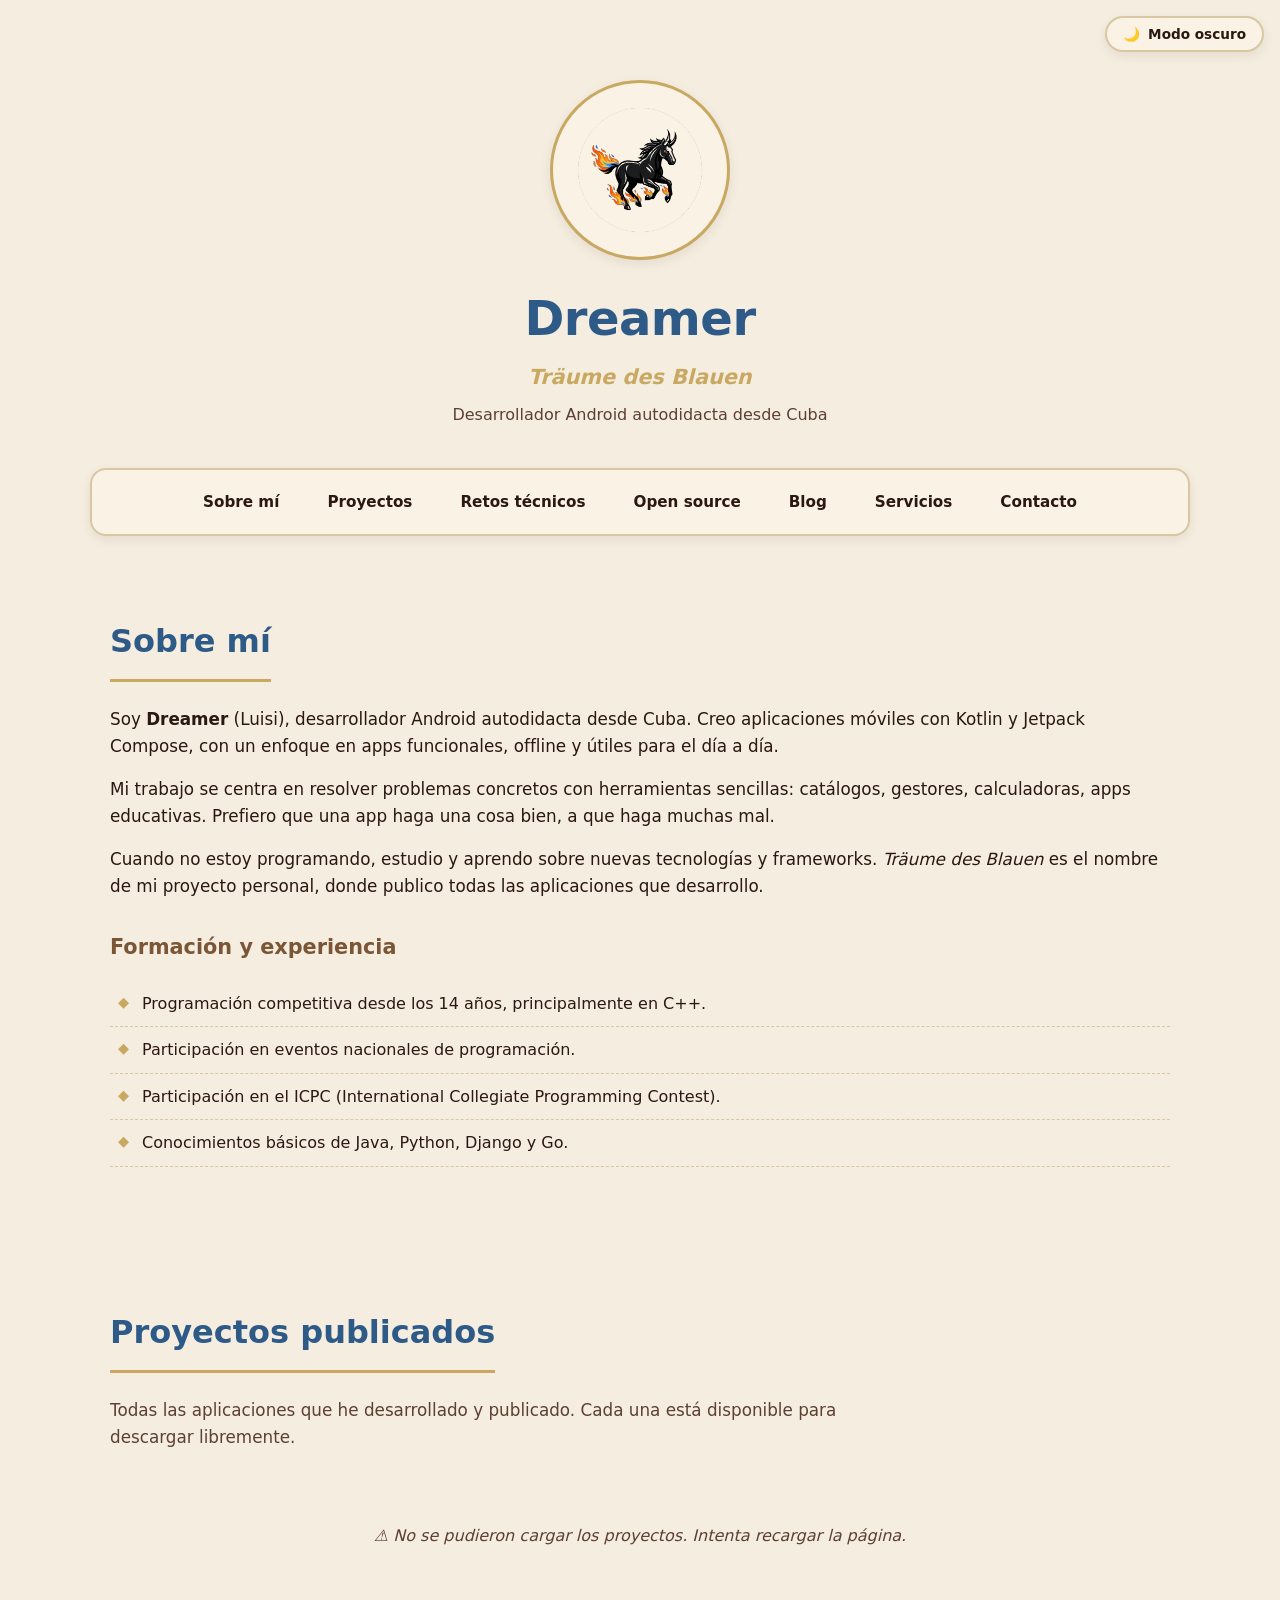
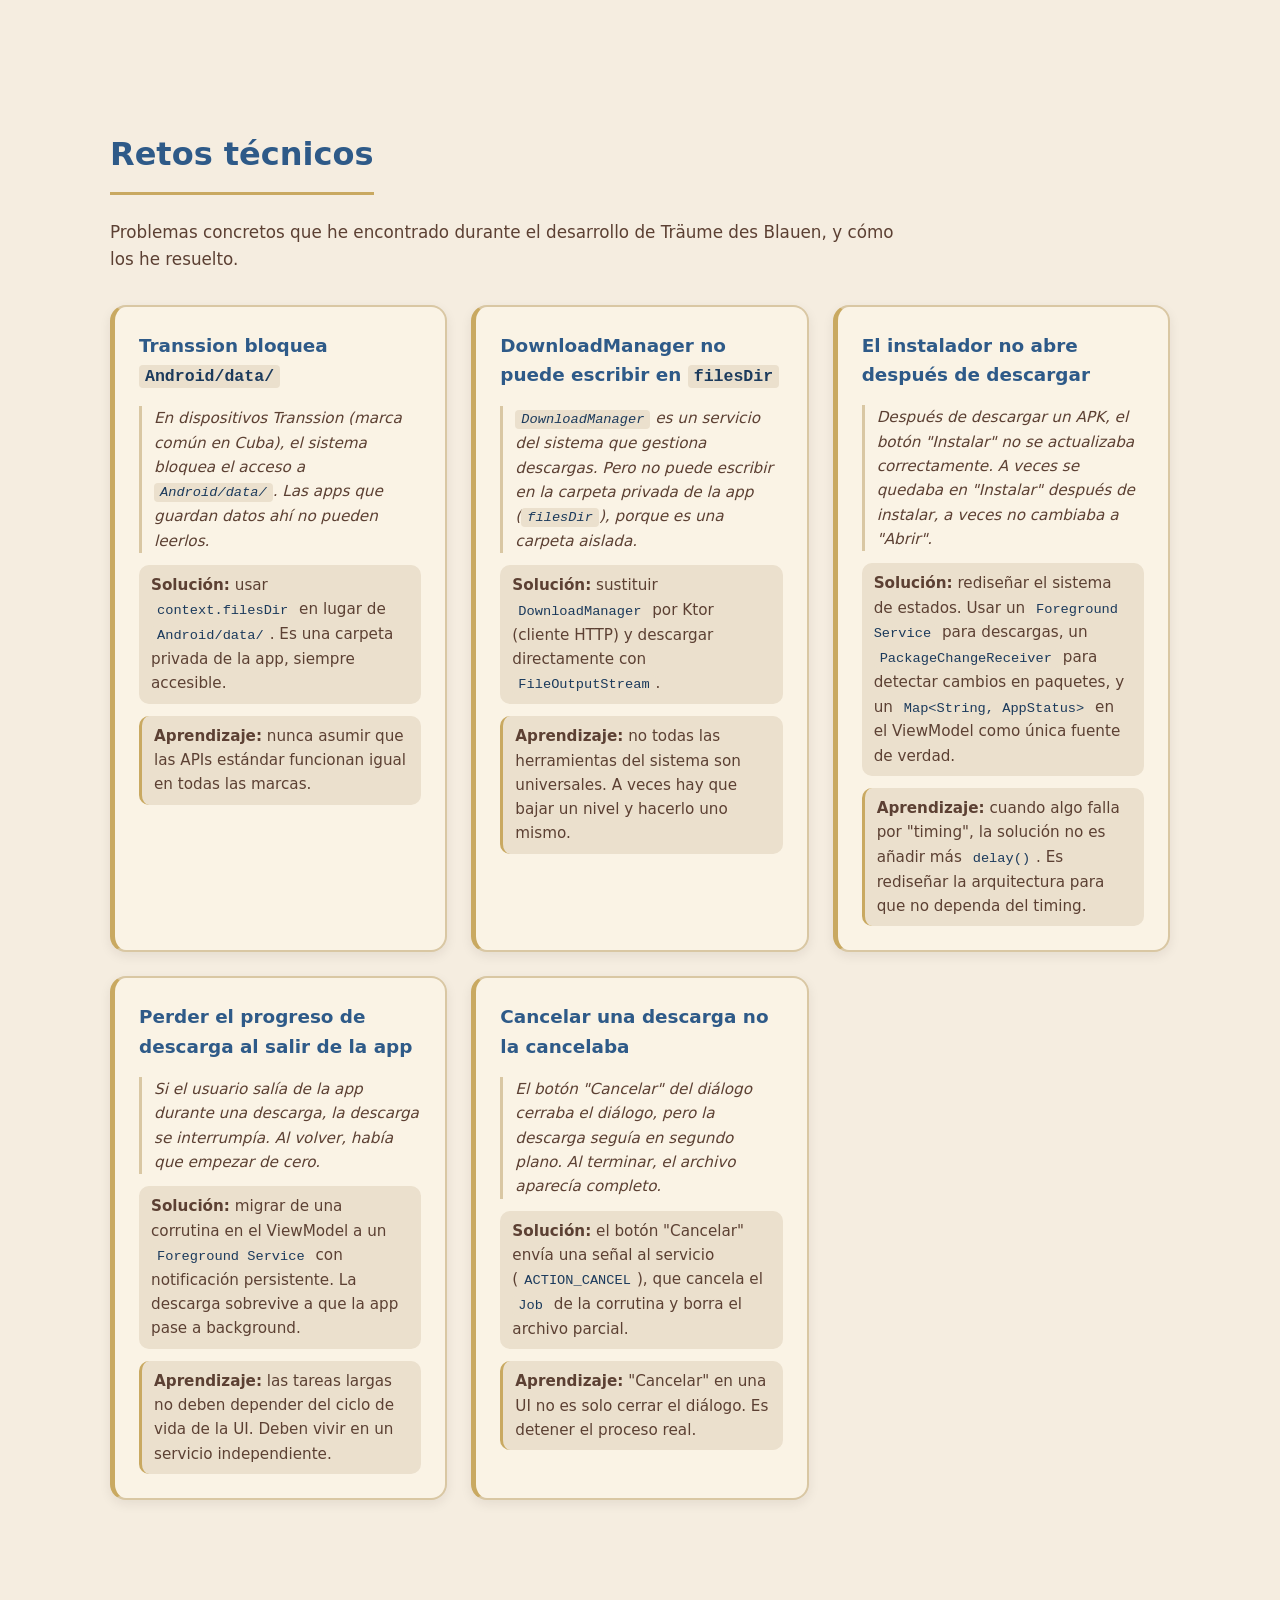
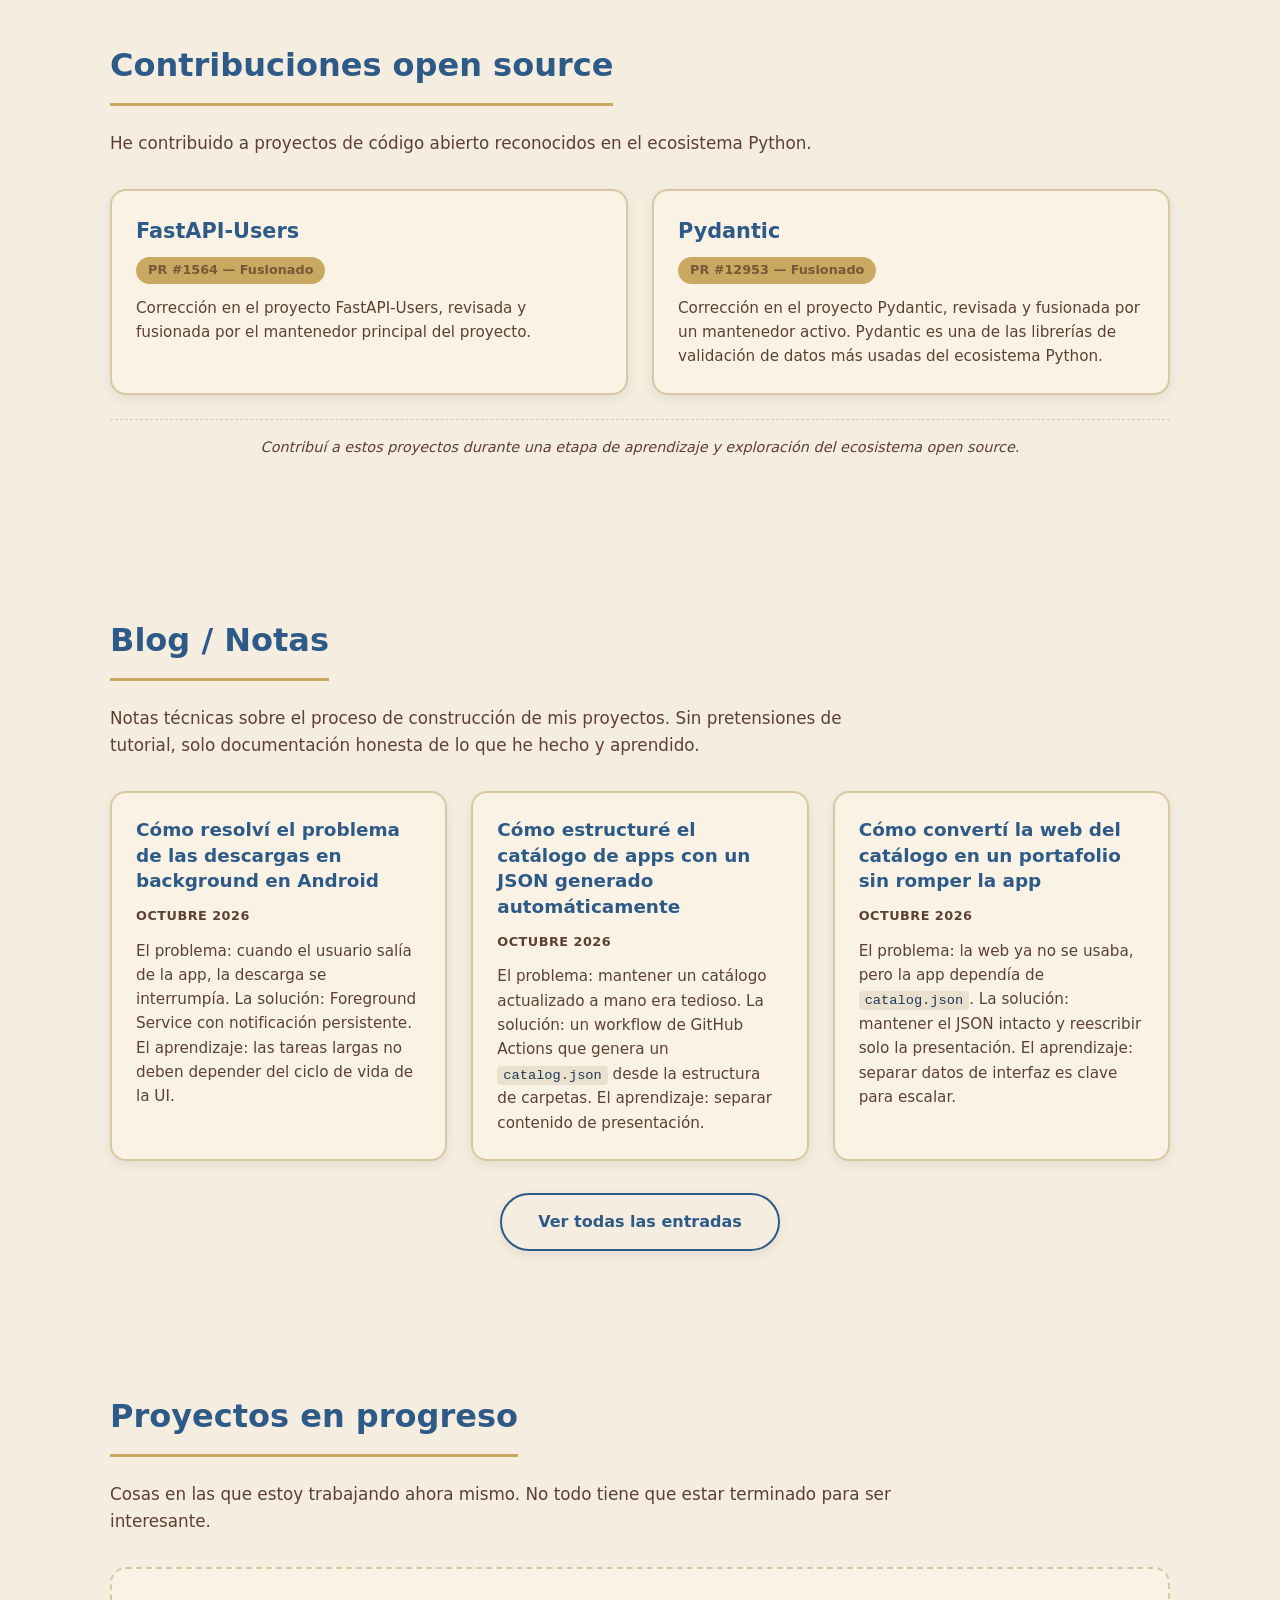
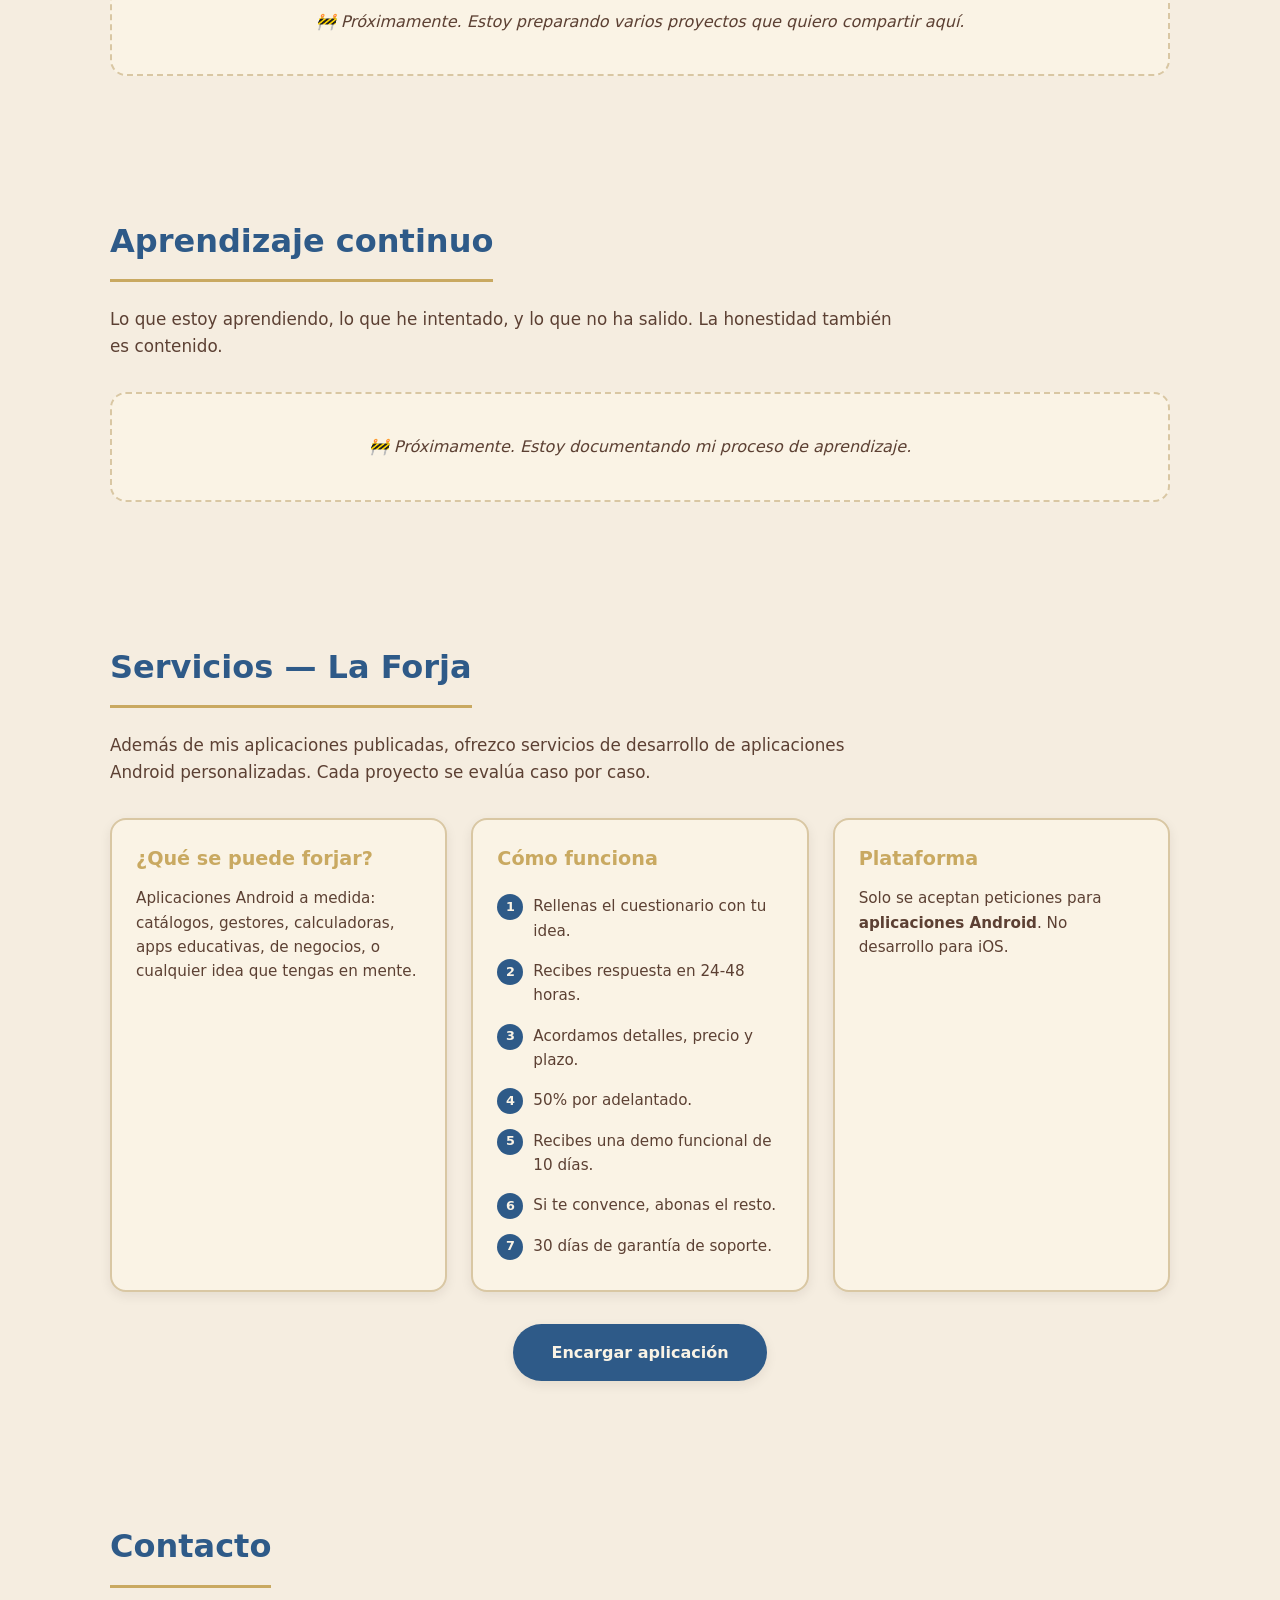
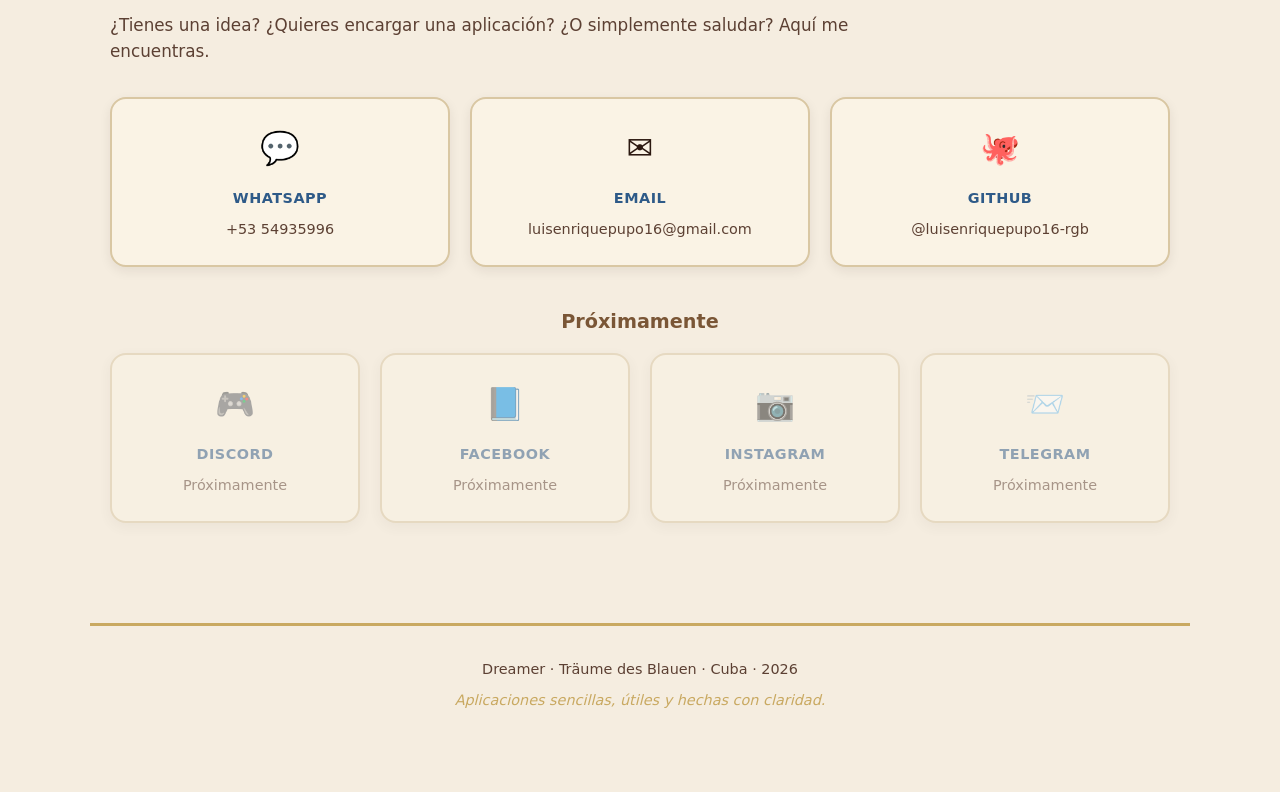
==== commit 9b6ba669: "feat(portafolio): anadir secciones de retos, open source y blog" ====
--- a/docs/index.html
+++ b/docs/index.html
@@ -43,6 +43,9 @@
 <nav class="main-nav" aria-label="Navegación principal">
     <a href="#sobre-mi">Sobre mí</a>
     <a href="#proyectos">Proyectos</a>
+    <a href="#retos">Retos técnicos</a>
+    <a href="#open-source">Open source</a>
+    <a href="blog/index.html">Blog</a>
     <a href="#servicios">Servicios</a>
     <a href="#contacto">Contacto</a>
 </nav>
@@ -76,6 +79,127 @@
         
         <div id="projectsGrid" class="projects-grid" role="list">
             <p class="loading-message">Cargando proyectos…</p>
+        </div>
+    </section>
+
+    <!-- ===== Sección: Retos técnicos ===== -->
+    <section id="retos" class="section">
+        <h2>Retos técnicos</h2>
+        <p class="section-intro">Problemas concretos que he encontrado durante el desarrollo de Träume des Blauen, y cómo los he resuelto.</p>
+
+        <div class="challenges-grid">
+
+            <article class="challenge-card">
+                <h3>Transsion bloquea <code>Android/data/</code></h3>
+                <p class="challenge-context">En dispositivos Transsion (marca común en Cuba), el sistema bloquea el acceso a <code>Android/data/</code>. Las apps que guardan datos ahí no pueden leerlos.</p>
+                <p class="challenge-solution"><strong>Solución:</strong> usar <code>context.filesDir</code> en lugar de <code>Android/data/</code>. Es una carpeta privada de la app, siempre accesible.</p>
+                <p class="challenge-lesson"><strong>Aprendizaje:</strong> nunca asumir que las APIs estándar funcionan igual en todas las marcas.</p>
+            </article>
+
+            <article class="challenge-card">
+                <h3>DownloadManager no puede escribir en <code>filesDir</code></h3>
+                <p class="challenge-context"><code>DownloadManager</code> es un servicio del sistema que gestiona descargas. Pero no puede escribir en la carpeta privada de la app (<code>filesDir</code>), porque es una carpeta aislada.</p>
+                <p class="challenge-solution"><strong>Solución:</strong> sustituir <code>DownloadManager</code> por Ktor (cliente HTTP) y descargar directamente con <code>FileOutputStream</code>.</p>
+                <p class="challenge-lesson"><strong>Aprendizaje:</strong> no todas las herramientas del sistema son universales. A veces hay que bajar un nivel y hacerlo uno mismo.</p>
+            </article>
+
+            <article class="challenge-card">
+                <h3>El instalador no abre después de descargar</h3>
+                <p class="challenge-context">Después de descargar un APK, el botón "Instalar" no se actualizaba correctamente. A veces se quedaba en "Instalar" después de instalar, a veces no cambiaba a "Abrir".</p>
+                <p class="challenge-solution"><strong>Solución:</strong> rediseñar el sistema de estados. Usar un <code>Foreground Service</code> para descargas, un <code>PackageChangeReceiver</code> para detectar cambios en paquetes, y un <code>Map&lt;String, AppStatus&gt;</code> en el ViewModel como única fuente de verdad.</p>
+                <p class="challenge-lesson"><strong>Aprendizaje:</strong> cuando algo falla por "timing", la solución no es añadir más <code>delay()</code>. Es rediseñar la arquitectura para que no dependa del timing.</p>
+            </article>
+
+            <article class="challenge-card">
+                <h3>Perder el progreso de descarga al salir de la app</h3>
+                <p class="challenge-context">Si el usuario salía de la app durante una descarga, la descarga se interrumpía. Al volver, había que empezar de cero.</p>
+                <p class="challenge-solution"><strong>Solución:</strong> migrar de una corrutina en el ViewModel a un <code>Foreground Service</code> con notificación persistente. La descarga sobrevive a que la app pase a background.</p>
+                <p class="challenge-lesson"><strong>Aprendizaje:</strong> las tareas largas no deben depender del ciclo de vida de la UI. Deben vivir en un servicio independiente.</p>
+            </article>
+
+            <article class="challenge-card">
+                <h3>Cancelar una descarga no la cancelaba</h3>
+                <p class="challenge-context">El botón "Cancelar" del diálogo cerraba el diálogo, pero la descarga seguía en segundo plano. Al terminar, el archivo aparecía completo.</p>
+                <p class="challenge-solution"><strong>Solución:</strong> el botón "Cancelar" envía una señal al servicio (<code>ACTION_CANCEL</code>), que cancela el <code>Job</code> de la corrutina y borra el archivo parcial.</p>
+                <p class="challenge-lesson"><strong>Aprendizaje:</strong> "Cancelar" en una UI no es solo cerrar el diálogo. Es detener el proceso real.</p>
+            </article>
+
+        </div>
+    </section>
+
+    <!-- ===== Sección: Contribuciones open source ===== -->
+    <section id="open-source" class="section">
+        <h2>Contribuciones open source</h2>
+        <p class="section-intro">He contribuido a proyectos de código abierto reconocidos en el ecosistema Python.</p>
+
+        <div class="opensource-grid">
+
+            <article class="opensource-card">
+                <h3>FastAPI-Users</h3>
+                <p class="opensource-detail">PR #1564 — Fusionado</p>
+                <p class="opensource-description">Corrección en el proyecto FastAPI-Users, revisada y fusionada por el mantenedor principal del proyecto.</p>
+            </article>
+
+            <article class="opensource-card">
+                <h3>Pydantic</h3>
+                <p class="opensource-detail">PR #12953 — Fusionado</p>
+                <p class="opensource-description">Corrección en el proyecto Pydantic, revisada y fusionada por un mantenedor activo. Pydantic es una de las librerías de validación de datos más usadas del ecosistema Python.</p>
+            </article>
+
+        </div>
+
+        <p class="opensource-note">Contribuí a estos proyectos durante una etapa de aprendizaje y exploración del ecosistema open source.</p>
+    </section>
+
+    <!-- ===== Sección: Blog / Notas ===== -->
+    <section id="blog" class="section">
+        <h2>Blog / Notas</h2>
+        <p class="section-intro">Notas técnicas sobre el proceso de construcción de mis proyectos. Sin pretensiones de tutorial, solo documentación honesta de lo que he hecho y aprendido.</p>
+
+        <div class="blog-grid">
+
+            <article class="blog-card">
+                <h3><a href="blog/descargas-background.html">Cómo resolví el problema de las descargas en background en Android</a></h3>
+                <p class="blog-date">Octubre 2026</p>
+                <p class="blog-excerpt">El problema: cuando el usuario salía de la app, la descarga se interrumpía. La solución: Foreground Service con notificación persistente. El aprendizaje: las tareas largas no deben depender del ciclo de vida de la UI.</p>
+            </article>
+
+            <article class="blog-card">
+                <h3><a href="blog/catalogo-json.html">Cómo estructuré el catálogo de apps con un JSON generado automáticamente</a></h3>
+                <p class="blog-date">Octubre 2026</p>
+                <p class="blog-excerpt">El problema: mantener un catálogo actualizado a mano era tedioso. La solución: un workflow de GitHub Actions que genera un <code>catalog.json</code> desde la estructura de carpetas. El aprendizaje: separar contenido de presentación.</p>
+            </article>
+
+            <article class="blog-card">
+                <h3><a href="blog/portafolio-sin-romper-app.html">Cómo convertí la web del catálogo en un portafolio sin romper la app</a></h3>
+                <p class="blog-date">Octubre 2026</p>
+                <p class="blog-excerpt">El problema: la web ya no se usaba, pero la app dependía de <code>catalog.json</code>. La solución: mantener el JSON intacto y reescribir solo la presentación. El aprendizaje: separar datos de interfaz es clave para escalar.</p>
+            </article>
+
+        </div>
+
+        <div class="blog-cta">
+            <a href="blog/index.html" class="btn-secondary">Ver todas las entradas</a>
+        </div>
+    </section>
+
+    <!-- ===== Sección: Proyectos en progreso ===== -->
+    <section id="en-progreso" class="section">
+        <h2>Proyectos en progreso</h2>
+        <p class="section-intro">Cosas en las que estoy trabajando ahora mismo. No todo tiene que estar terminado para ser interesante.</p>
+
+        <div class="placeholder-box">
+            <p>🚧 Próximamente. Estoy preparando varios proyectos que quiero compartir aquí.</p>
+        </div>
+    </section>
+
+    <!-- ===== Sección: Aprendizaje continuo ===== -->
+    <section id="aprendizaje" class="section">
+        <h2>Aprendizaje continuo</h2>
+        <p class="section-intro">Lo que estoy aprendiendo, lo que he intentado, y lo que no ha salido. La honestidad también es contenido.</p>
+
+        <div class="placeholder-box">
+            <p>🚧 Próximamente. Estoy documentando mi proceso de aprendizaje.</p>
         </div>
     </section>
 
--- a/docs/style.css
+++ b/docs/style.css
@@ -34,7 +34,7 @@
 
     /* Tipografía */
     --font: system-ui, -apple-system, "Segoe UI", Roboto, sans-serif;
-    --font-mono: "Cascadia Code", "Consolas", monospace;
+    --font-mono: "Cascadia Code", "Consolas", "Courier New", monospace;
 
     /* Transiciones */
     --transition: 0.2s ease;
@@ -83,6 +83,19 @@
     transition: background var(--transition), color var(--transition);
     min-height: 100vh;
     padding: 0 20px 40px;
+}
+
+code {
+    font-family: var(--font-mono);
+    background: var(--bg-secondary);
+    padding: 2px 6px;
+    border-radius: 4px;
+    font-size: 0.9em;
+    color: var(--blue-dark);
+}
+
+[data-theme="dark"] code {
+    color: var(--blue-light);
 }
 
 /* ===== Botón de tema ===== */
@@ -227,6 +240,10 @@
     margin: 32px 0 16px;
 }
 
+[data-theme="dark"] .about-content h3 {
+    color: var(--wood);
+}
+
 .experience-list {
     list-style: none;
     padding: 0;
@@ -337,6 +354,192 @@
     padding: 40px;
     font-style: italic;
     grid-column: 1 / -1;
+}
+
+/* ===== Retos técnicos ===== */
+.challenges-grid {
+    display: grid;
+    grid-template-columns: repeat(auto-fit, minmax(320px, 1fr));
+    gap: 24px;
+}
+
+.challenge-card {
+    background: var(--surface);
+    border: 2px solid var(--border);
+    border-left: 5px solid var(--gold);
+    border-radius: var(--radius);
+    padding: 24px;
+    box-shadow: var(--shadow);
+    transition: all var(--transition);
+}
+
+.challenge-card:hover {
+    transform: translateY(-4px);
+    box-shadow: var(--shadow-hover);
+    border-left-color: var(--blue);
+}
+
+.challenge-card h3 {
+    font-size: 1.15rem;
+    color: var(--blue);
+    margin-bottom: 16px;
+    font-weight: 700;
+}
+
+.challenge-card p {
+    font-size: 0.95rem;
+    color: var(--text-muted);
+    margin-bottom: 12px;
+}
+
+.challenge-card p:last-child {
+    margin-bottom: 0;
+}
+
+.challenge-context {
+    font-style: italic;
+    border-left: 3px solid var(--border);
+    padding-left: 12px;
+}
+
+.challenge-solution,
+.challenge-lesson {
+    padding: 8px 12px;
+    background: var(--bg-secondary);
+    border-radius: var(--radius-small);
+}
+
+.challenge-lesson {
+    border-left: 3px solid var(--gold);
+}
+
+/* ===== Open source ===== */
+.opensource-grid {
+    display: grid;
+    grid-template-columns: repeat(auto-fit, minmax(320px, 1fr));
+    gap: 24px;
+    margin-bottom: 24px;
+}
+
+.opensource-card {
+    background: var(--surface);
+    border: 2px solid var(--border);
+    border-radius: var(--radius);
+    padding: 24px;
+    box-shadow: var(--shadow);
+    transition: all var(--transition);
+}
+
+.opensource-card:hover {
+    transform: translateY(-4px);
+    box-shadow: var(--shadow-hover);
+    border-color: var(--gold);
+}
+
+.opensource-card h3 {
+    font-size: 1.3rem;
+    color: var(--blue);
+    margin-bottom: 8px;
+    font-weight: 700;
+}
+
+.opensource-detail {
+    display: inline-block;
+    background: var(--gold);
+    color: var(--wood-dark);
+    padding: 3px 12px;
+    border-radius: 20px;
+    font-size: 0.8rem;
+    font-weight: 700;
+    margin-bottom: 12px;
+}
+
+.opensource-description {
+    color: var(--text-muted);
+    font-size: 0.95rem;
+}
+
+.opensource-note {
+    font-style: italic;
+    color: var(--text-muted);
+    font-size: 0.9rem;
+    text-align: center;
+    padding: 16px;
+    border-top: 1px dashed var(--border);
+}
+
+/* ===== Blog ===== */
+.blog-grid {
+    display: grid;
+    grid-template-columns: repeat(auto-fit, minmax(300px, 1fr));
+    gap: 24px;
+    margin-bottom: 32px;
+}
+
+.blog-card {
+    background: var(--surface);
+    border: 2px solid var(--border);
+    border-radius: var(--radius);
+    padding: 24px;
+    box-shadow: var(--shadow);
+    transition: all var(--transition);
+    display: flex;
+    flex-direction: column;
+    gap: 12px;
+}
+
+.blog-card:hover {
+    transform: translateY(-4px);
+    box-shadow: var(--shadow-hover);
+    border-color: var(--gold);
+}
+
+.blog-card h3 {
+    font-size: 1.15rem;
+    font-weight: 700;
+    line-height: 1.4;
+}
+
+.blog-card h3 a {
+    color: var(--blue);
+    text-decoration: none;
+    transition: color var(--transition);
+}
+
+.blog-card h3 a:hover {
+    color: var(--gold);
+    text-decoration: underline;
+}
+
+.blog-date {
+    font-size: 0.8rem;
+    color: var(--text-muted);
+    text-transform: uppercase;
+    letter-spacing: 0.5px;
+    font-weight: 600;
+}
+
+.blog-excerpt {
+    color: var(--text-muted);
+    font-size: 0.95rem;
+    flex-grow: 1;
+}
+
+.blog-cta {
+    text-align: center;
+    margin-top: 32px;
+}
+
+/* ===== Placeholder ===== */
+.placeholder-box {
+    background: var(--surface);
+    border: 2px dashed var(--border);
+    border-radius: var(--radius);
+    padding: 40px 24px;
+    text-align: center;
+    color: var(--text-muted);
+    font-style: italic;
+    font-size: 1rem;
 }
 
 /* ===== Servicios ===== */
@@ -403,10 +606,9 @@
     margin-top: 32px;
 }
 
-.btn-primary {
+.btn-primary,
+.btn-secondary {
     display: inline-block;
-    background: var(--blue);
-    color: var(--surface);
     padding: 14px 36px;
     border-radius: 40px;
     text-decoration: none;
@@ -417,9 +619,29 @@
     border: 2px solid transparent;
 }
 
+.btn-primary {
+    background: var(--blue);
+    color: var(--surface);
+}
+
 .btn-primary:hover,
 .btn-primary:focus {
     background: var(--blue-dark);
+    transform: translateY(-2px);
+    box-shadow: var(--shadow-hover);
+    border-color: var(--gold);
+}
+
+.btn-secondary {
+    background: transparent;
+    color: var(--blue);
+    border-color: var(--blue);
+}
+
+.btn-secondary:hover,
+.btn-secondary:focus {
+    background: var(--blue);
+    color: var(--surface);
     transform: translateY(-2px);
     box-shadow: var(--shadow-hover);
     border-color: var(--gold);
@@ -493,6 +715,10 @@
     text-align: center;
 }
 
+[data-theme="dark"] .coming-soon-title {
+    color: var(--wood);
+}
+
 .contact-grid.coming-soon {
     grid-template-columns: repeat(auto-fit, minmax(180px, 1fr));
     margin-bottom: 0;
@@ -557,6 +783,12 @@
     .theme-toggle {
         padding: 8px 12px;
     }
+
+    .challenges-grid,
+    .opensource-grid,
+    .blog-grid {
+        grid-template-columns: 1fr;
+    }
 }
 
 /* ===== Accesibilidad ===== */
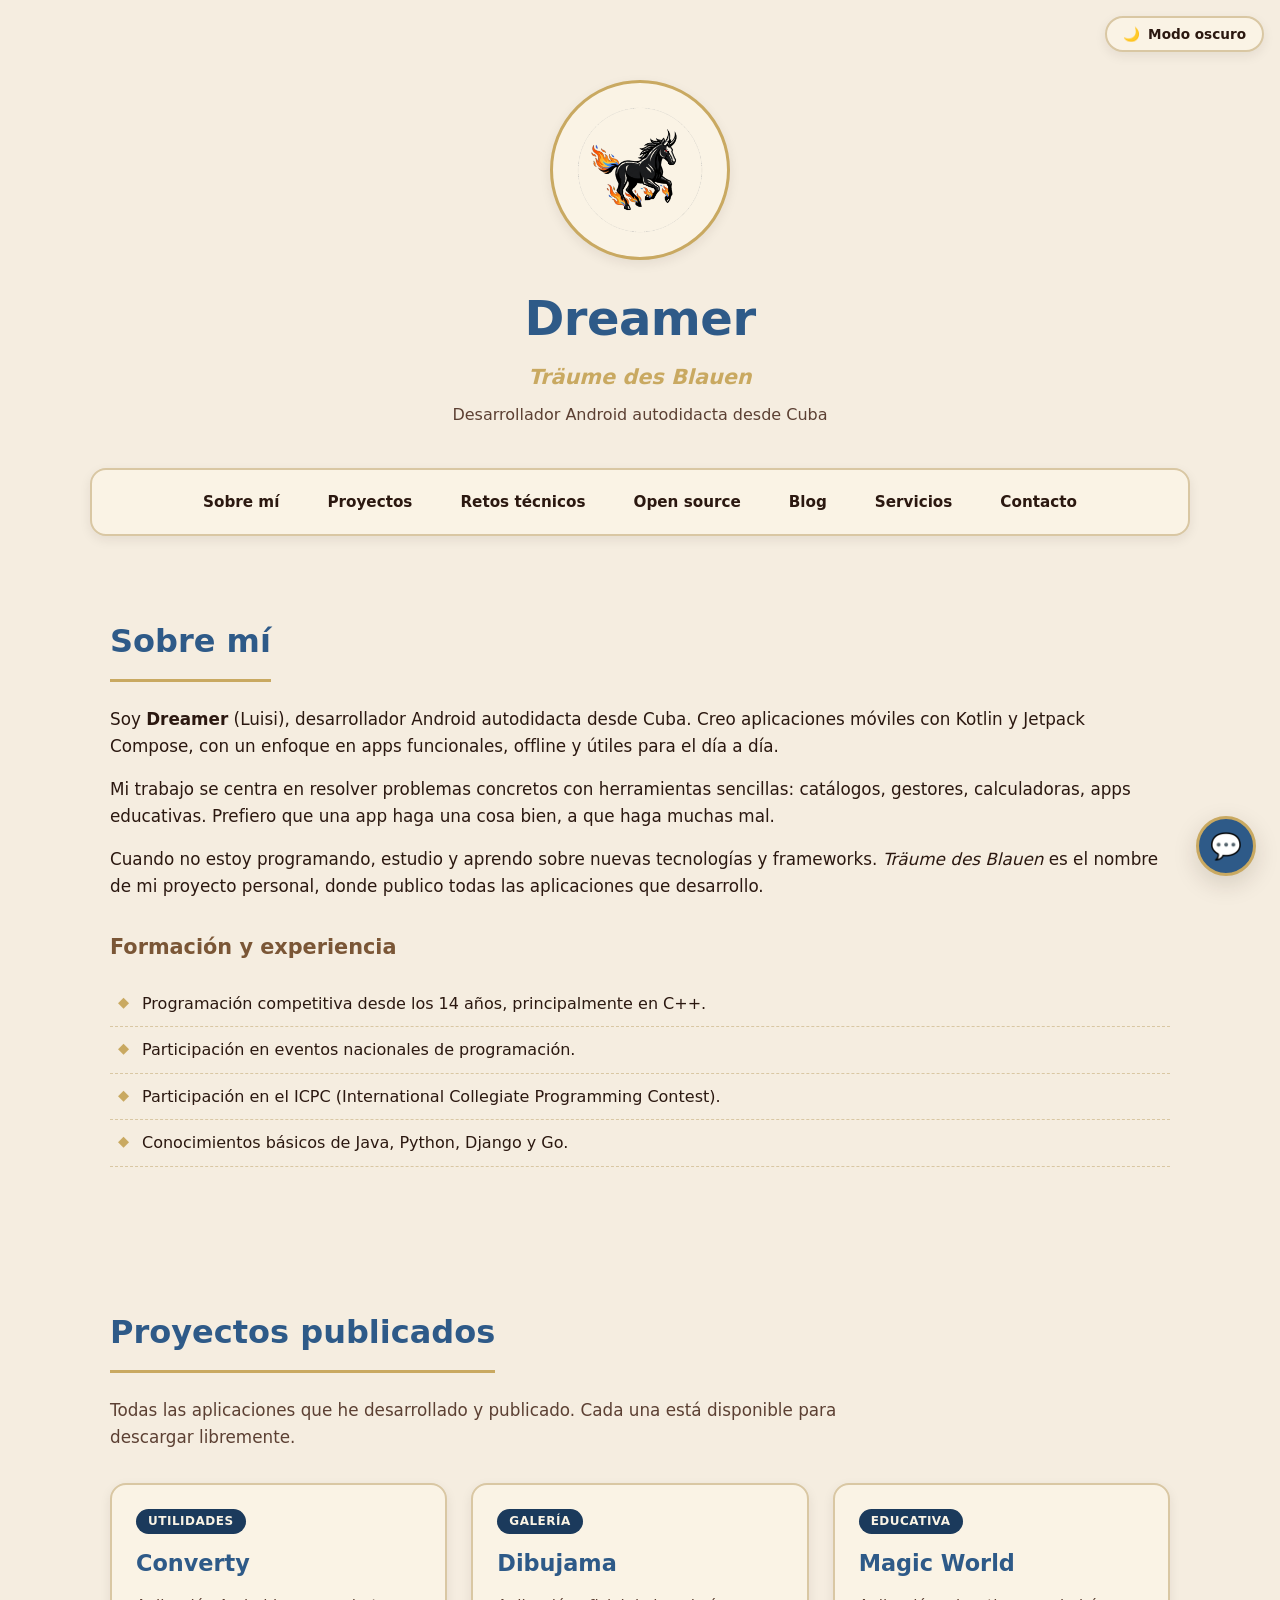
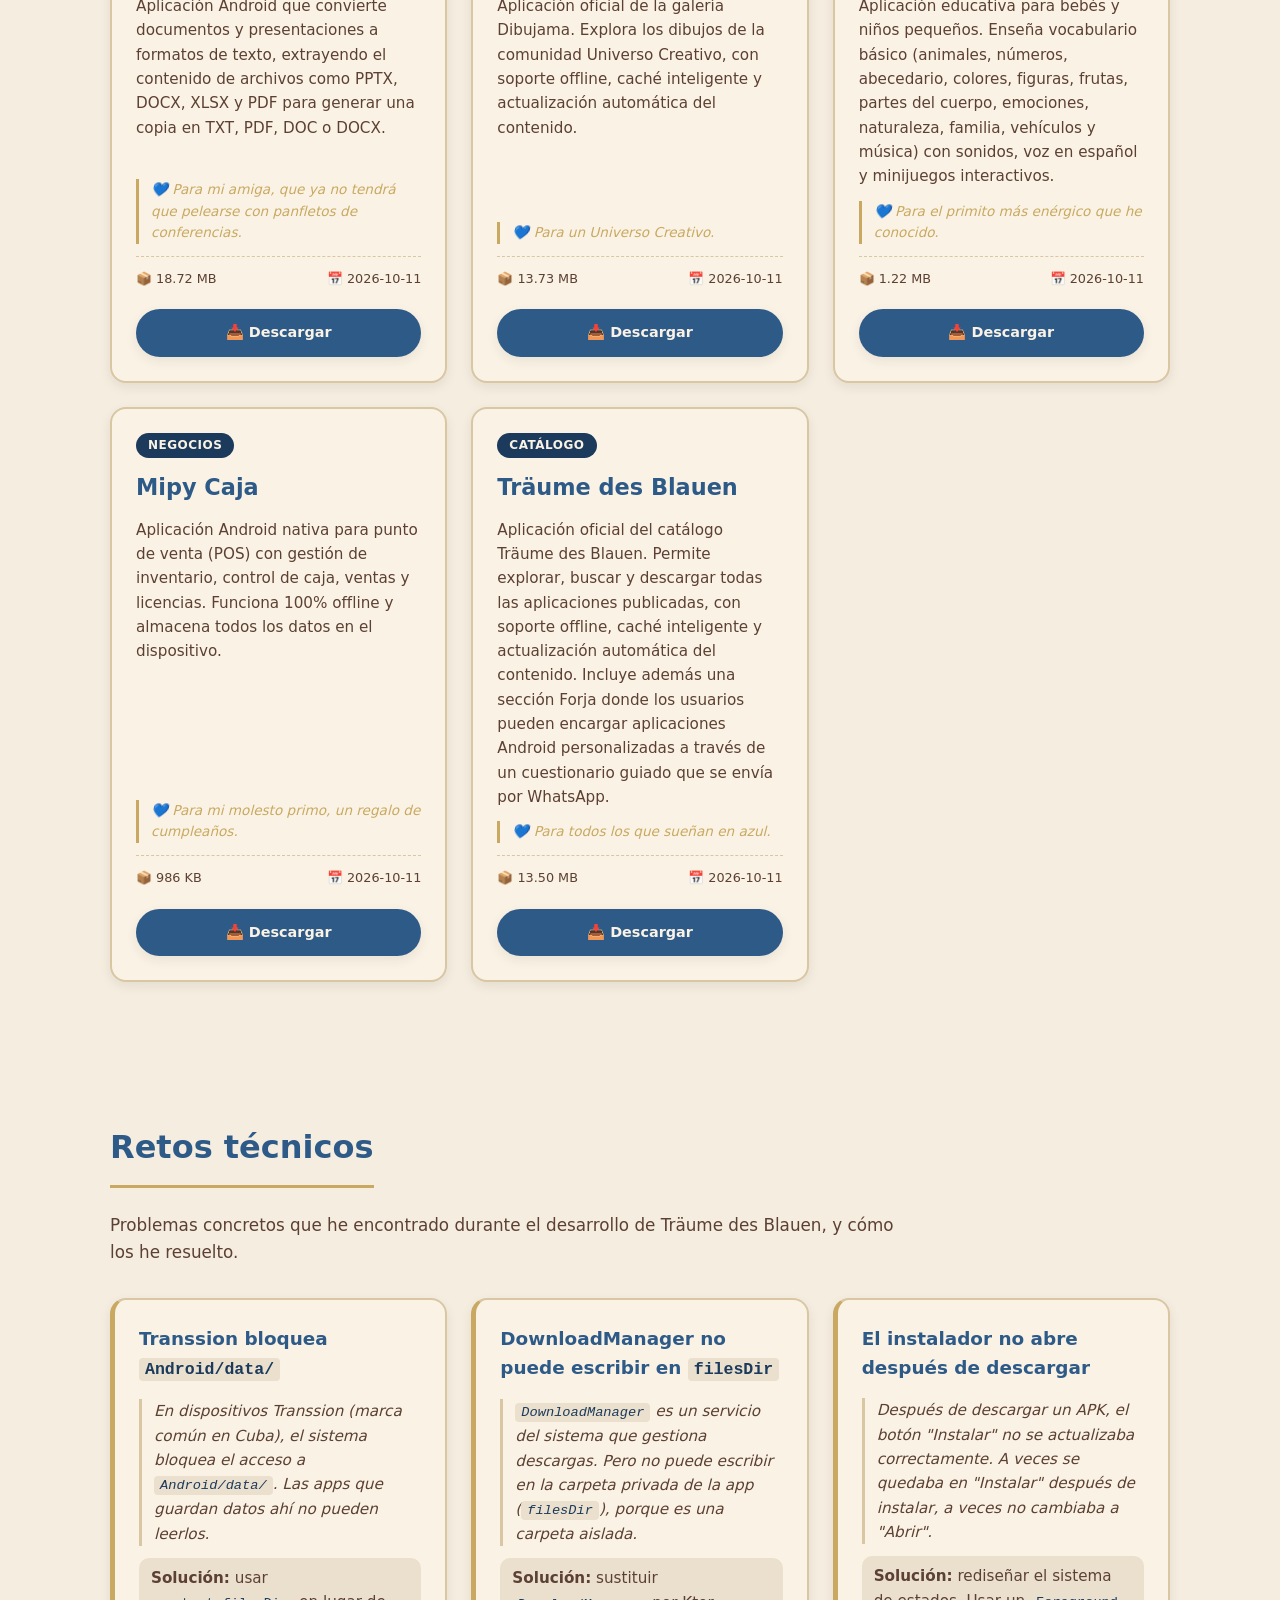
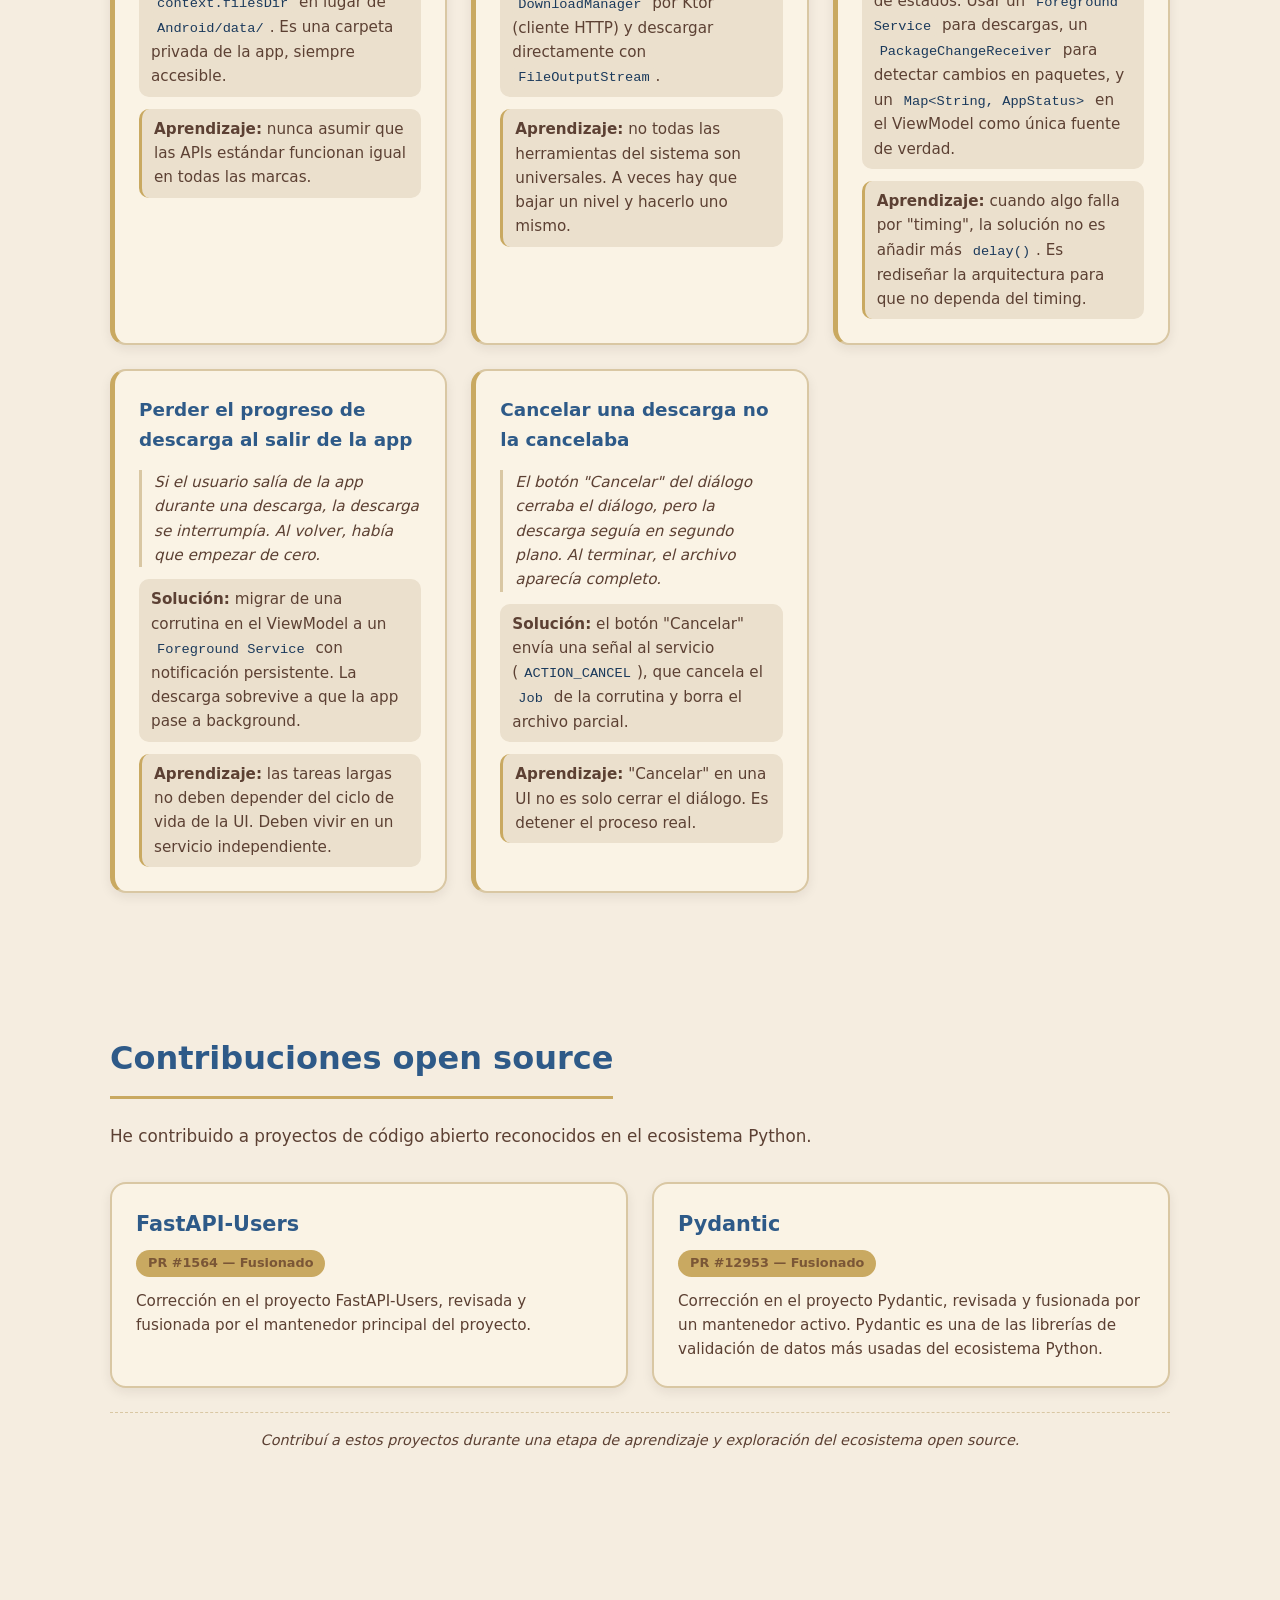
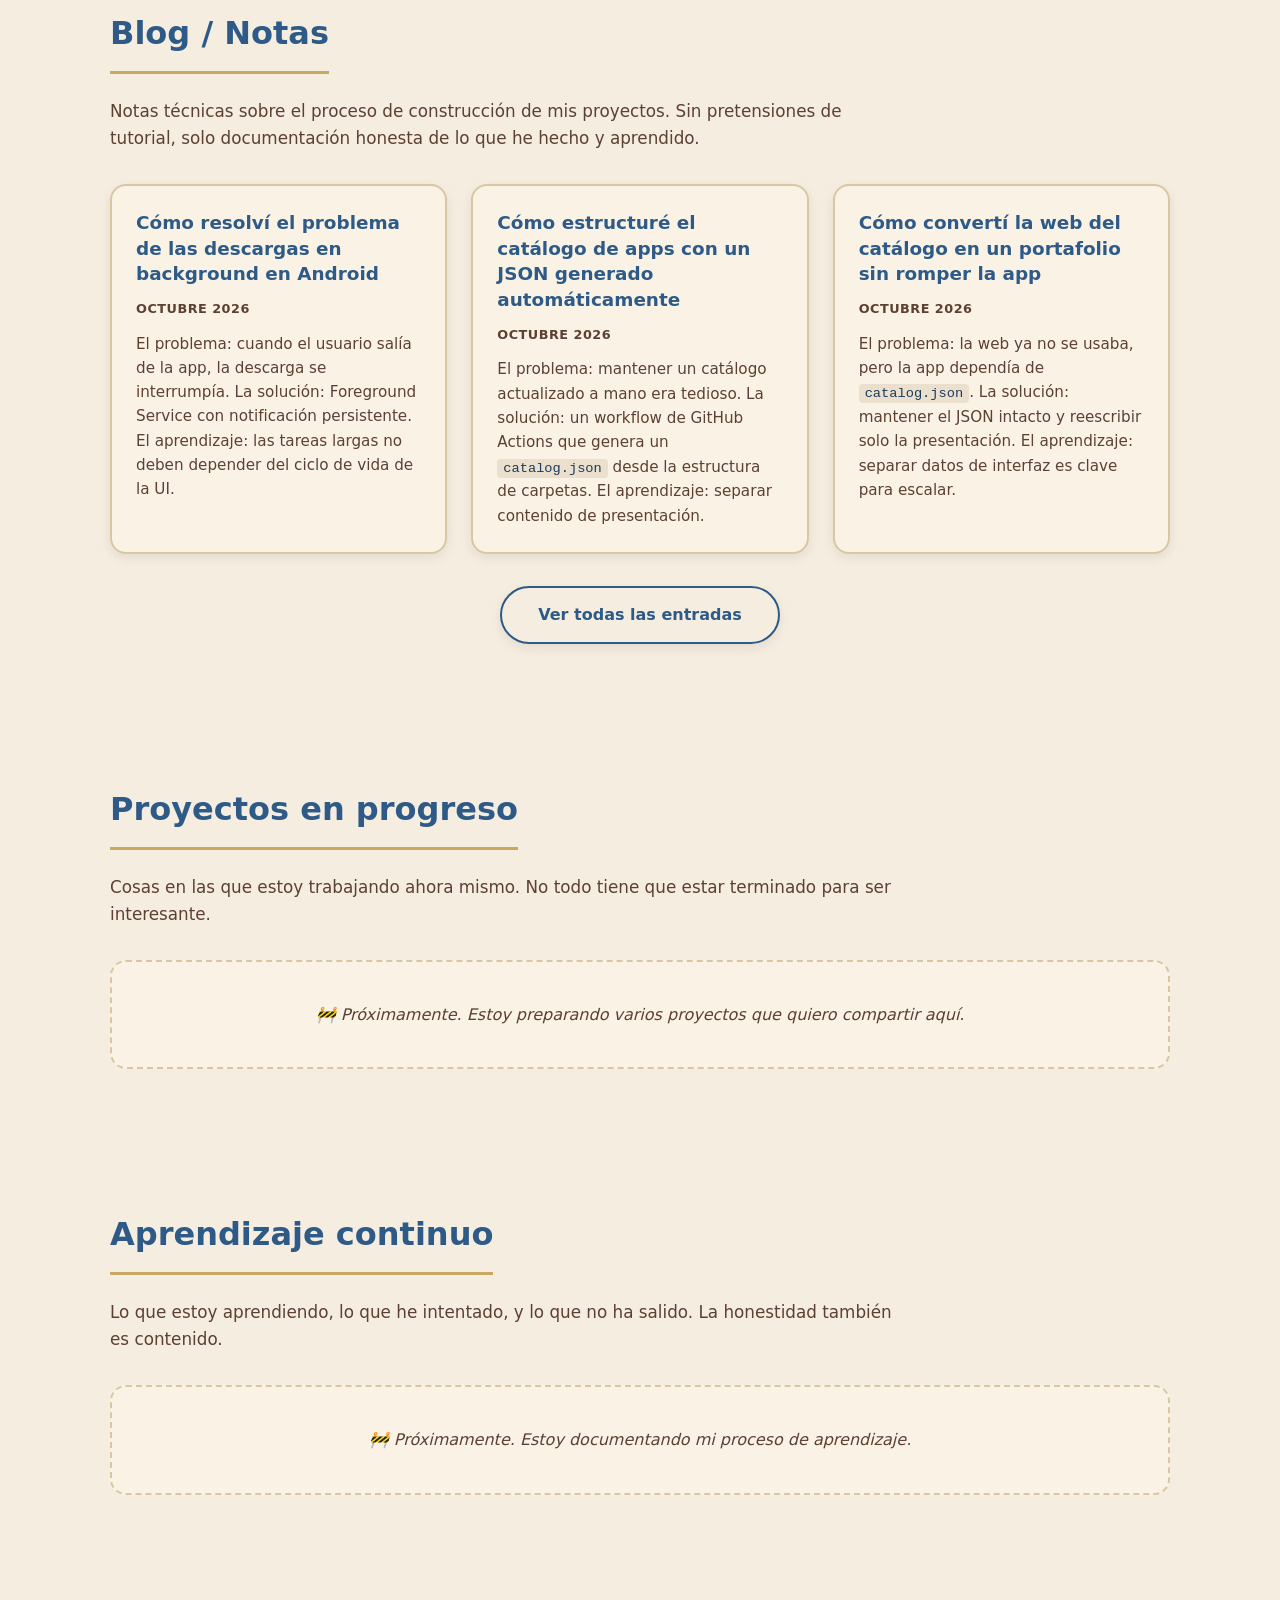
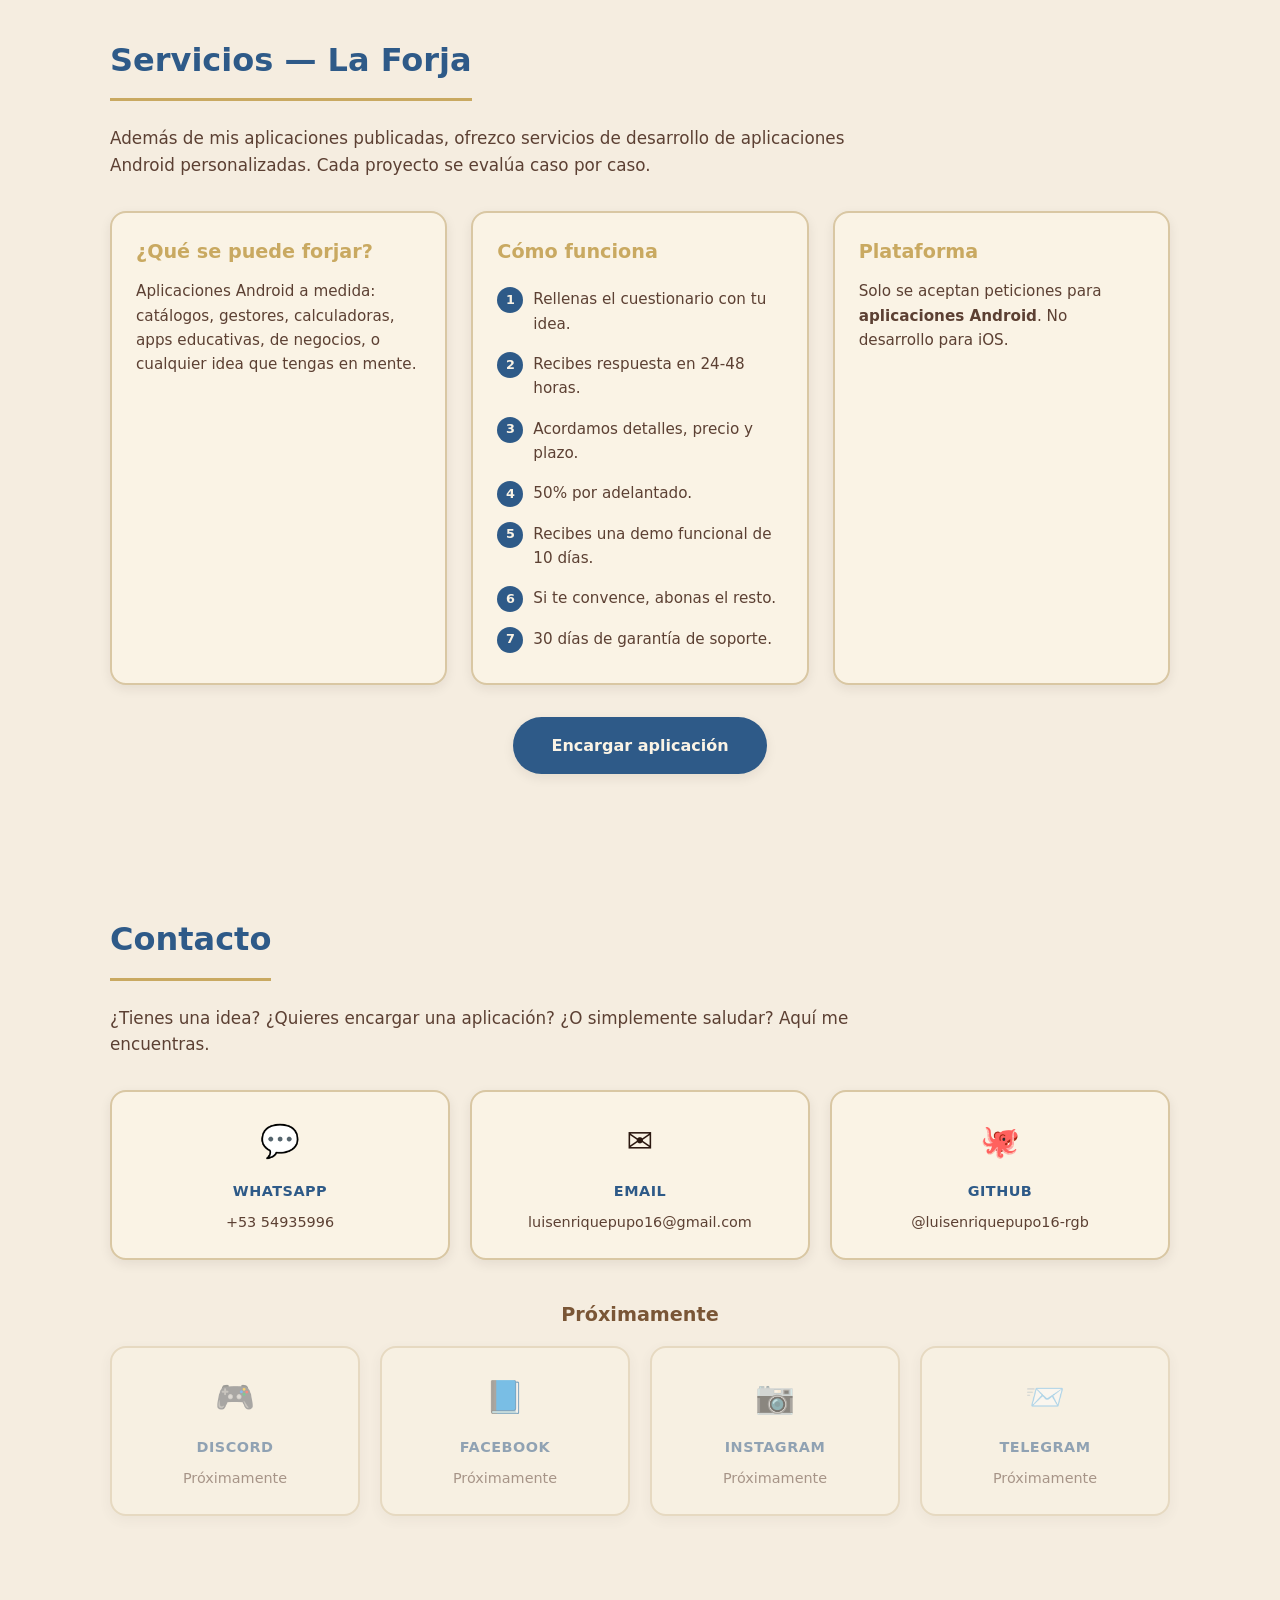
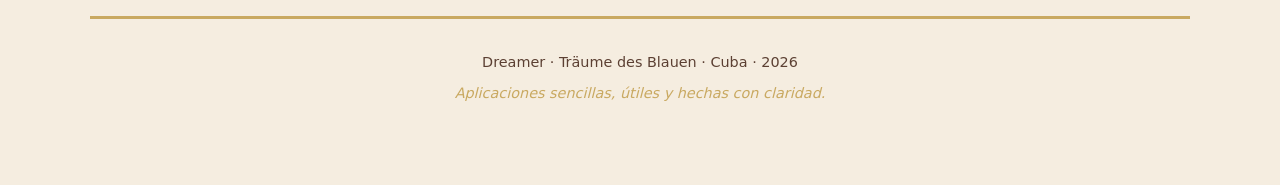
==== commit 5ee89040: "añadiendo el chat_bot al portafolio" ====
--- a/docs/index.html
+++ b/docs/index.html
@@ -299,6 +299,49 @@
     <p class="footer-tagline">Aplicaciones sencillas, útiles y hechas con claridad.</p>
 </footer>
 
+<!-- ============================================================ -->
+<!-- CHAT FLOTANTE                                                -->
+<!-- ============================================================ -->
+
+<!-- Burbuja flotante -->
+<button class="chat-bubble" id="chatBubble" aria-label="Abrir chat">
+    <span class="chat-bubble-icon">💬</span>
+</button>
+
+<!-- Panel de chat -->
+<div class="chat-panel" id="chatPanel" aria-hidden="true">
+    <header class="chat-header">
+        <div class="chat-header-title">
+            <img src="assets/logo_header.png" alt="" class="chat-header-avatar">
+            <div>
+                <strong>Asistente</strong>
+                <small>Träume des Blauen</small>
+            </div>
+        </div>
+        <div class="chat-header-actions">
+            <button class="chat-action" id="chatClear" aria-label="Limpiar conversación" title="Limpiar conversación">🗑️</button>
+            <button class="chat-action" id="chatClose" aria-label="Cerrar chat" title="Cerrar chat">✕</button>
+        </div>
+    </header>
+
+    <div class="chat-messages" id="chatMessages" role="log" aria-live="polite">
+        <!-- Los mensajes se renderizan aquí dinámicamente -->
+    </div>
+
+    <form class="chat-input-form" id="chatForm">
+        <input
+            type="text"
+            id="chatInput"
+            class="chat-input"
+            placeholder="Escribe tu pregunta…"
+            autocomplete="off"
+            maxlength="500"
+            aria-label="Escribe tu pregunta"
+        >
+        <button type="submit" class="chat-send" id="chatSend" aria-label="Enviar">➤</button>
+    </form>
+</div>
+
 <script src="app.js"></script>
 </body>
 </html>
--- a/docs/style.css
+++ b/docs/style.css
@@ -823,4 +823,315 @@
 
 ::-webkit-scrollbar-thumb:hover {
     background: var(--blue-dark);
+}
+
+/* ================================================================
+   CHAT FLOTANTE
+   ================================================================ */
+
+/* ===== Burbuja flotante ===== */
+.chat-bubble {
+    position: fixed;
+    bottom: 24px;
+    right: 24px;
+    width: 60px;
+    height: 60px;
+    border-radius: 50%;
+    background: var(--blue);
+    border: 3px solid var(--gold);
+    color: var(--surface);
+    cursor: pointer;
+    box-shadow: var(--shadow-hover);
+    z-index: 999;
+    display: flex;
+    align-items: center;
+    justify-content: center;
+    transition: all var(--transition);
+    font-size: 1.6rem;
+}
+
+.chat-bubble:hover {
+    transform: scale(1.08);
+    background: var(--blue-dark);
+}
+
+.chat-bubble.chat-bubble-hidden {
+    opacity: 0;
+    pointer-events: none;
+    transform: scale(0.5);
+}
+
+/* ===== Panel de chat ===== */
+.chat-panel {
+    position: fixed;
+    bottom: 100px;
+    right: 24px;
+    width: 380px;
+    max-width: calc(100vw - 32px);
+    height: 540px;
+    max-height: calc(100vh - 140px);
+    background: var(--surface);
+    border: 2px solid var(--border);
+    border-radius: var(--radius);
+    box-shadow: var(--shadow-hover);
+    display: flex;
+    flex-direction: column;
+    overflow: hidden;
+    z-index: 998;
+
+    opacity: 0;
+    pointer-events: none;
+    transform: translateY(20px) scale(0.95);
+    transition: all 0.25s ease;
+}
+
+.chat-panel.chat-open {
+    opacity: 1;
+    pointer-events: auto;
+    transform: translateY(0) scale(1);
+}
+
+/* ===== Header del chat ===== */
+.chat-header {
+    display: flex;
+    align-items: center;
+    justify-content: space-between;
+    padding: 12px 16px;
+    background: var(--blue);
+    color: var(--surface);
+    border-bottom: 2px solid var(--gold);
+    flex-shrink: 0;
+}
+
+.chat-header-title {
+    display: flex;
+    align-items: center;
+    gap: 10px;
+    min-width: 0;
+}
+
+.chat-header-avatar {
+    width: 32px;
+    height: 32px;
+    border-radius: 50%;
+    background: var(--surface);
+    padding: 2px;
+    border: 2px solid var(--gold);
+    object-fit: contain;
+    flex-shrink: 0;
+}
+
+.chat-header-title strong {
+    display: block;
+    font-size: 0.95rem;
+    font-weight: 700;
+}
+
+.chat-header-title small {
+    display: block;
+    font-size: 0.75rem;
+    opacity: 0.85;
+}
+
+.chat-header-actions {
+    display: flex;
+    gap: 4px;
+    flex-shrink: 0;
+}
+
+.chat-action {
+    background: transparent;
+    border: none;
+    color: var(--surface);
+    cursor: pointer;
+    padding: 6px 8px;
+    border-radius: 6px;
+    font-size: 1rem;
+    transition: background var(--transition);
+}
+
+.chat-action:hover {
+    background: rgba(255, 255, 255, 0.15);
+}
+
+/* ===== Área de mensajes ===== */
+.chat-messages {
+    flex: 1;
+    overflow-y: auto;
+    padding: 16px;
+    display: flex;
+    flex-direction: column;
+    gap: 12px;
+    background: var(--bg);
+}
+
+.chat-msg {
+    display: flex;
+    align-items: flex-end;
+    gap: 8px;
+    max-width: 90%;
+    animation: chatFadeIn 0.2s ease;
+}
+
+.chat-msg-bot {
+    align-self: flex-start;
+}
+
+.chat-msg-user {
+    align-self: flex-end;
+    flex-direction: row-reverse;
+}
+
+.chat-msg-avatar {
+    width: 28px;
+    height: 28px;
+    border-radius: 50%;
+    background: var(--surface);
+    padding: 2px;
+    border: 2px solid var(--gold);
+    object-fit: contain;
+    flex-shrink: 0;
+}
+
+.chat-msg-text {
+    padding: 10px 14px;
+    border-radius: 16px;
+    font-size: 0.9rem;
+    line-height: 1.5;
+    word-wrap: break-word;
+    overflow-wrap: break-word;
+}
+
+.chat-msg-bot .chat-msg-text {
+    background: var(--surface);
+    color: var(--text);
+    border: 1px solid var(--border);
+    border-bottom-left-radius: 4px;
+}
+
+.chat-msg-user .chat-msg-text {
+    background: var(--blue);
+    color: var(--surface);
+    border-bottom-right-radius: 4px;
+}
+
+@keyframes chatFadeIn {
+    from { opacity: 0; transform: translateY(6px); }
+    to { opacity: 1; transform: translateY(0); }
+}
+
+/* ===== Indicador de "escribiendo..." ===== */
+.chat-msg-typing .chat-msg-text {
+    display: flex;
+    align-items: center;
+    gap: 4px;
+    padding: 12px 16px;
+}
+
+.chat-msg-typing .dot {
+    display: inline-block;
+    width: 6px;
+    height: 6px;
+    border-radius: 50%;
+    background: var(--text-muted);
+    animation: chatTyping 1.2s infinite;
+}
+
+.chat-msg-typing .dot:nth-child(2) {
+    animation-delay: 0.2s;
+}
+
+.chat-msg-typing .dot:nth-child(3) {
+    animation-delay: 0.4s;
+}
+
+@keyframes chatTyping {
+    0%, 60%, 100% { opacity: 0.3; transform: translateY(0); }
+    30% { opacity: 1; transform: translateY(-3px); }
+}
+
+/* ===== Formulario ===== */
+.chat-input-form {
+    display: flex;
+    gap: 8px;
+    padding: 12px;
+    background: var(--surface);
+    border-top: 2px solid var(--border);
+    flex-shrink: 0;
+}
+
+.chat-input {
+    flex: 1;
+    padding: 10px 14px;
+    border: 2px solid var(--border);
+    border-radius: 20px;
+    background: var(--bg);
+    color: var(--text);
+    font-family: var(--font);
+    font-size: 0.9rem;
+    transition: border-color var(--transition);
+    min-width: 0;
+}
+
+.chat-input:focus {
+    outline: none;
+    border-color: var(--blue);
+}
+
+.chat-send {
+    background: var(--blue);
+    color: var(--surface);
+    border: none;
+    border-radius: 50%;
+    width: 40px;
+    height: 40px;
+    cursor: pointer;
+    display: flex;
+    align-items: center;
+    justify-content: center;
+    font-size: 1.1rem;
+    transition: background var(--transition);
+    flex-shrink: 0;
+}
+
+.chat-send:hover:not(:disabled) {
+    background: var(--blue-dark);
+}
+
+.chat-send:disabled {
+    opacity: 0.5;
+    cursor: not-allowed;
+}
+
+/* ===== Responsive del chat ===== */
+@media (max-width: 700px) {
+    .chat-panel {
+        bottom: 80px;
+        right: 8px;
+        left: 8px;
+        width: auto;
+        max-width: none;
+        height: 70vh;
+        max-height: calc(100vh - 100px);
+    }
+
+    .chat-bubble {
+        bottom: 16px;
+        right: 16px;
+        width: 52px;
+        height: 52px;
+        font-size: 1.4rem;
+    }
+}
+
+/* ===== Accesibilidad del chat ===== */
+@media (prefers-reduced-motion: reduce) {
+    .chat-msg {
+        animation: none;
+    }
+
+    .chat-msg-typing .dot {
+        animation: none;
+        opacity: 0.6;
+    }
 }
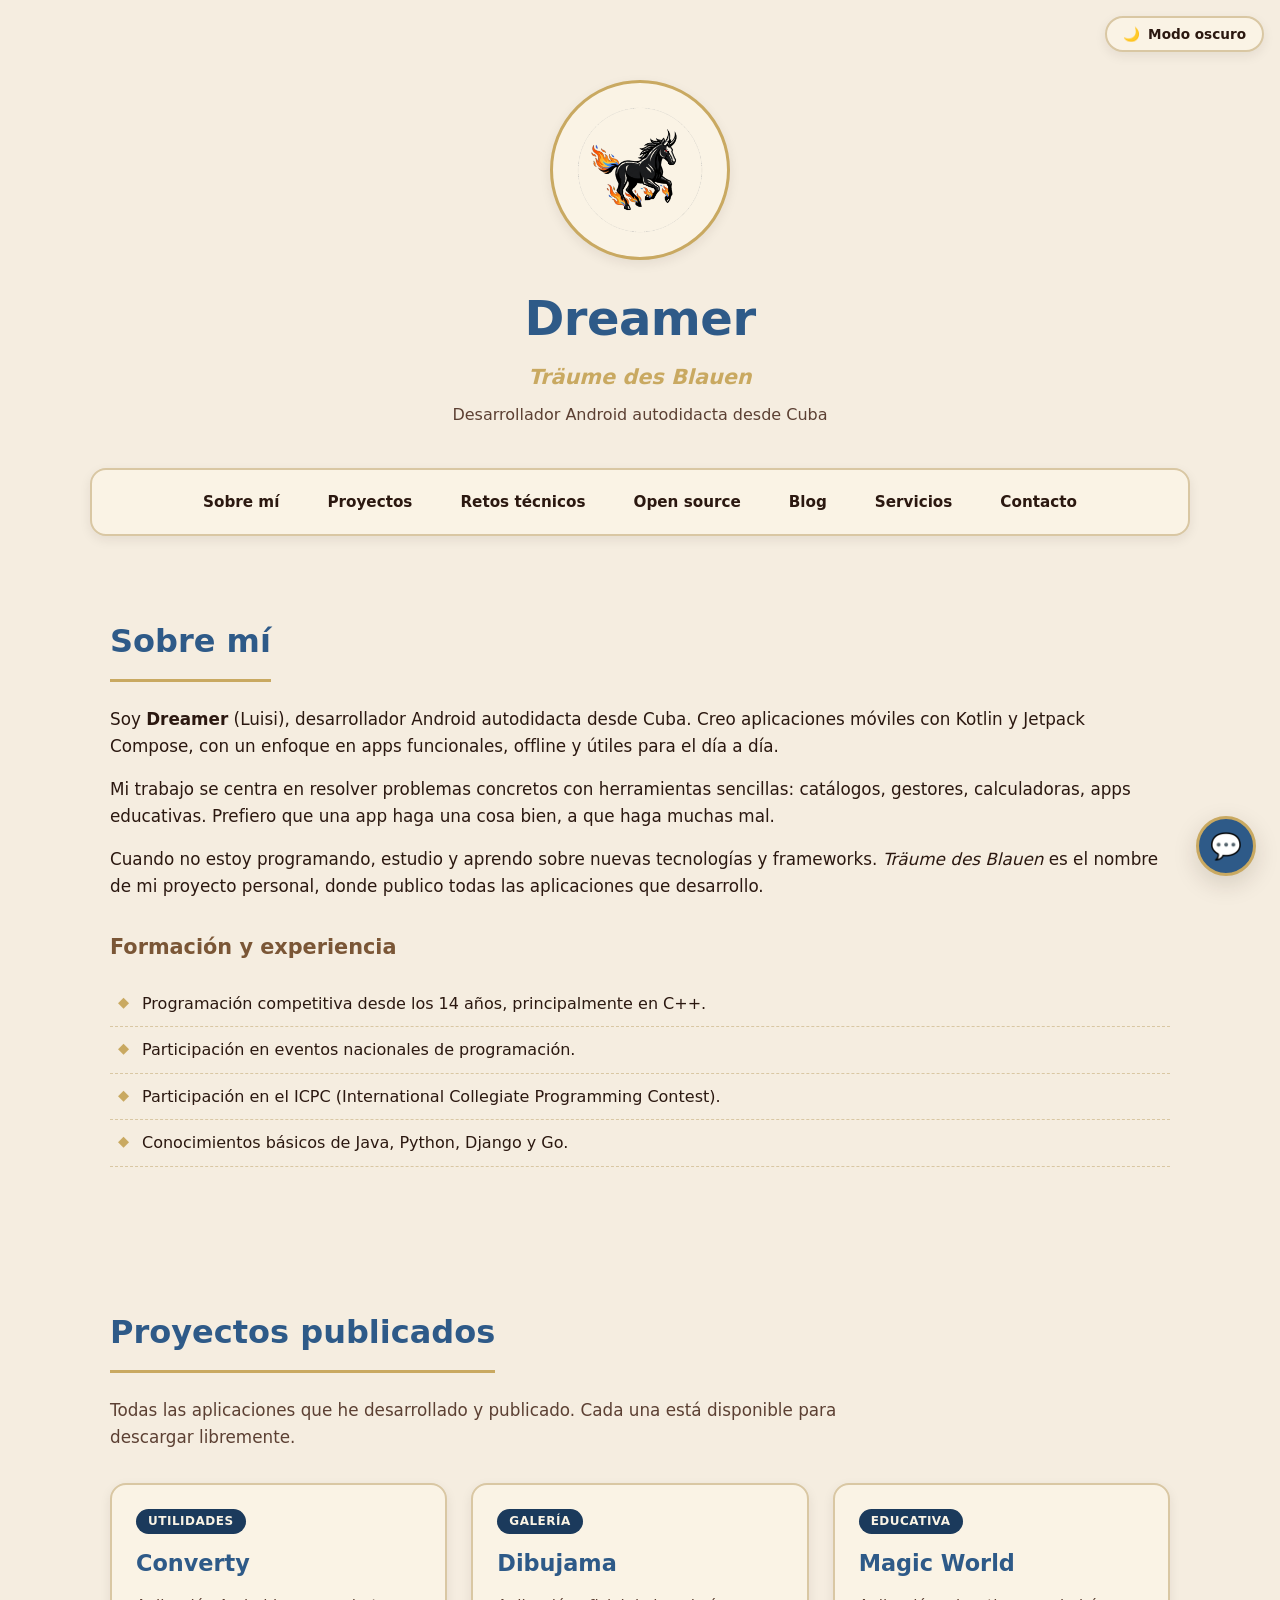
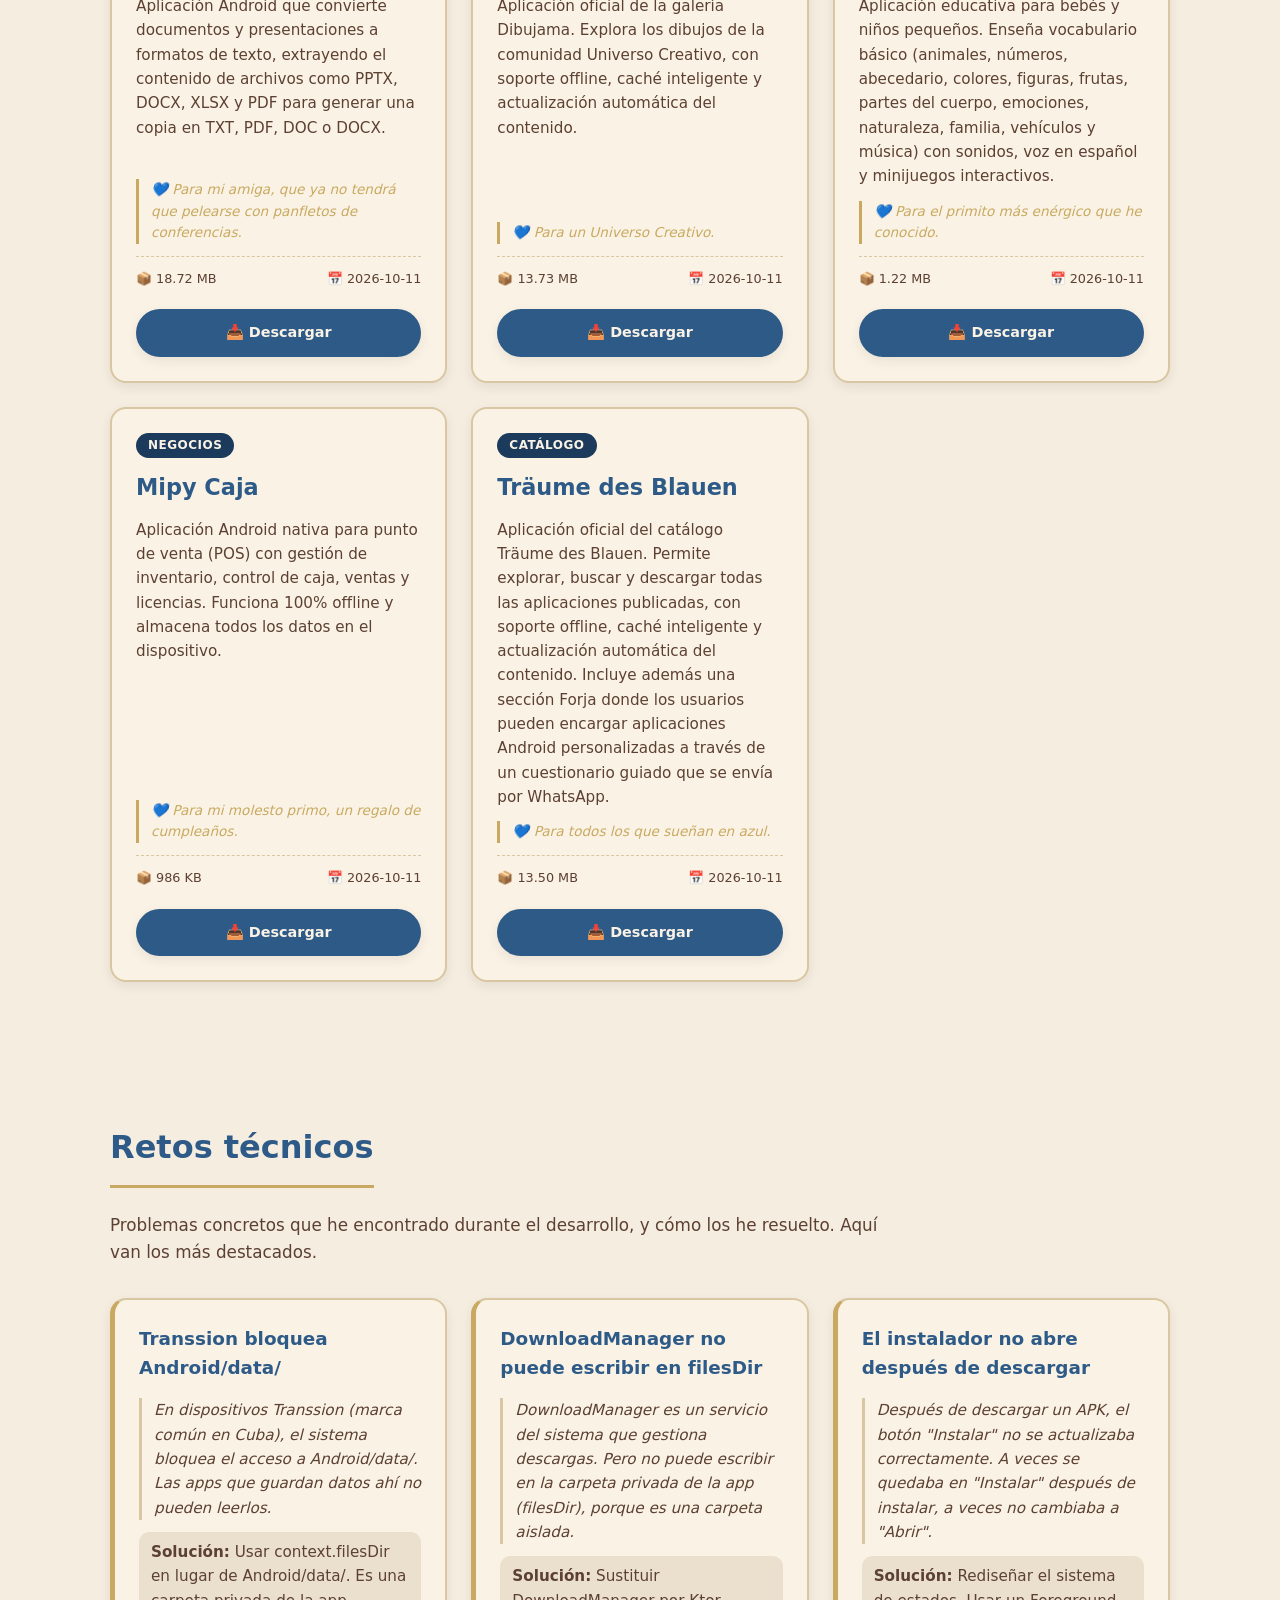
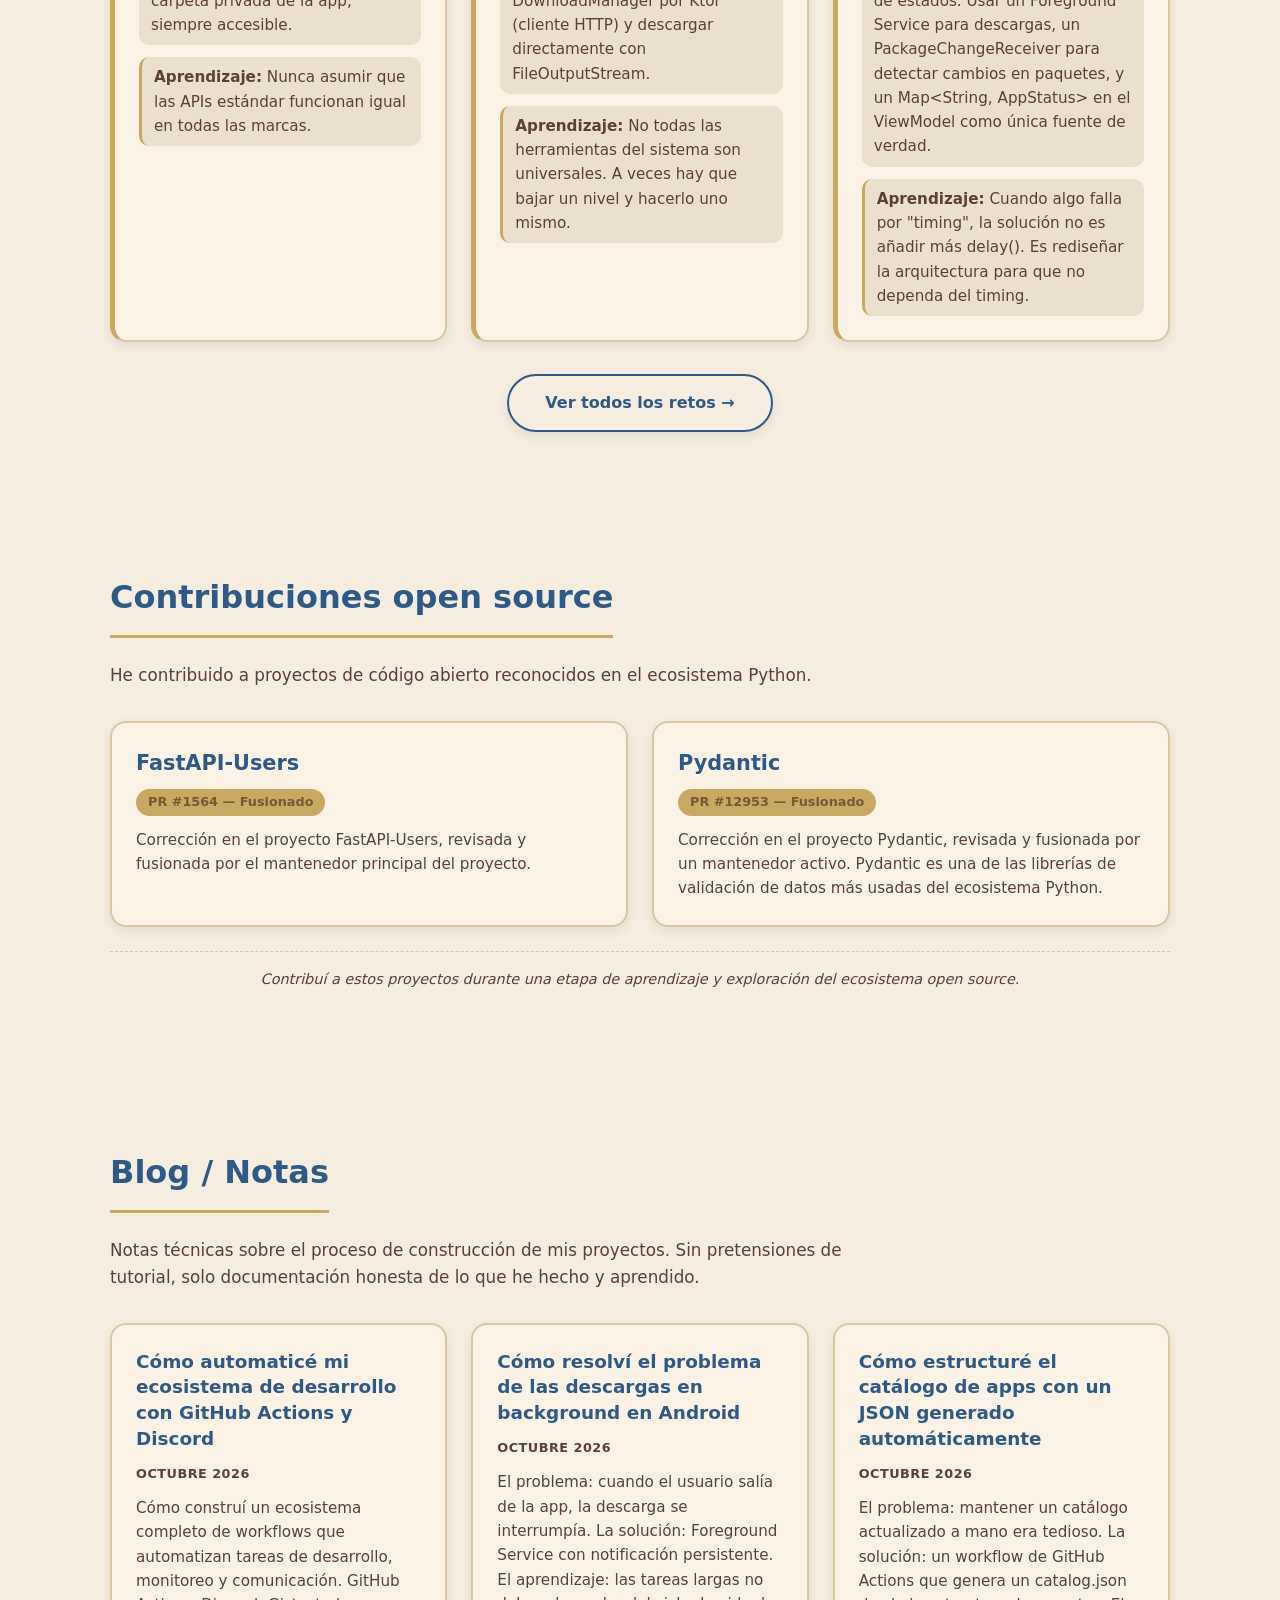
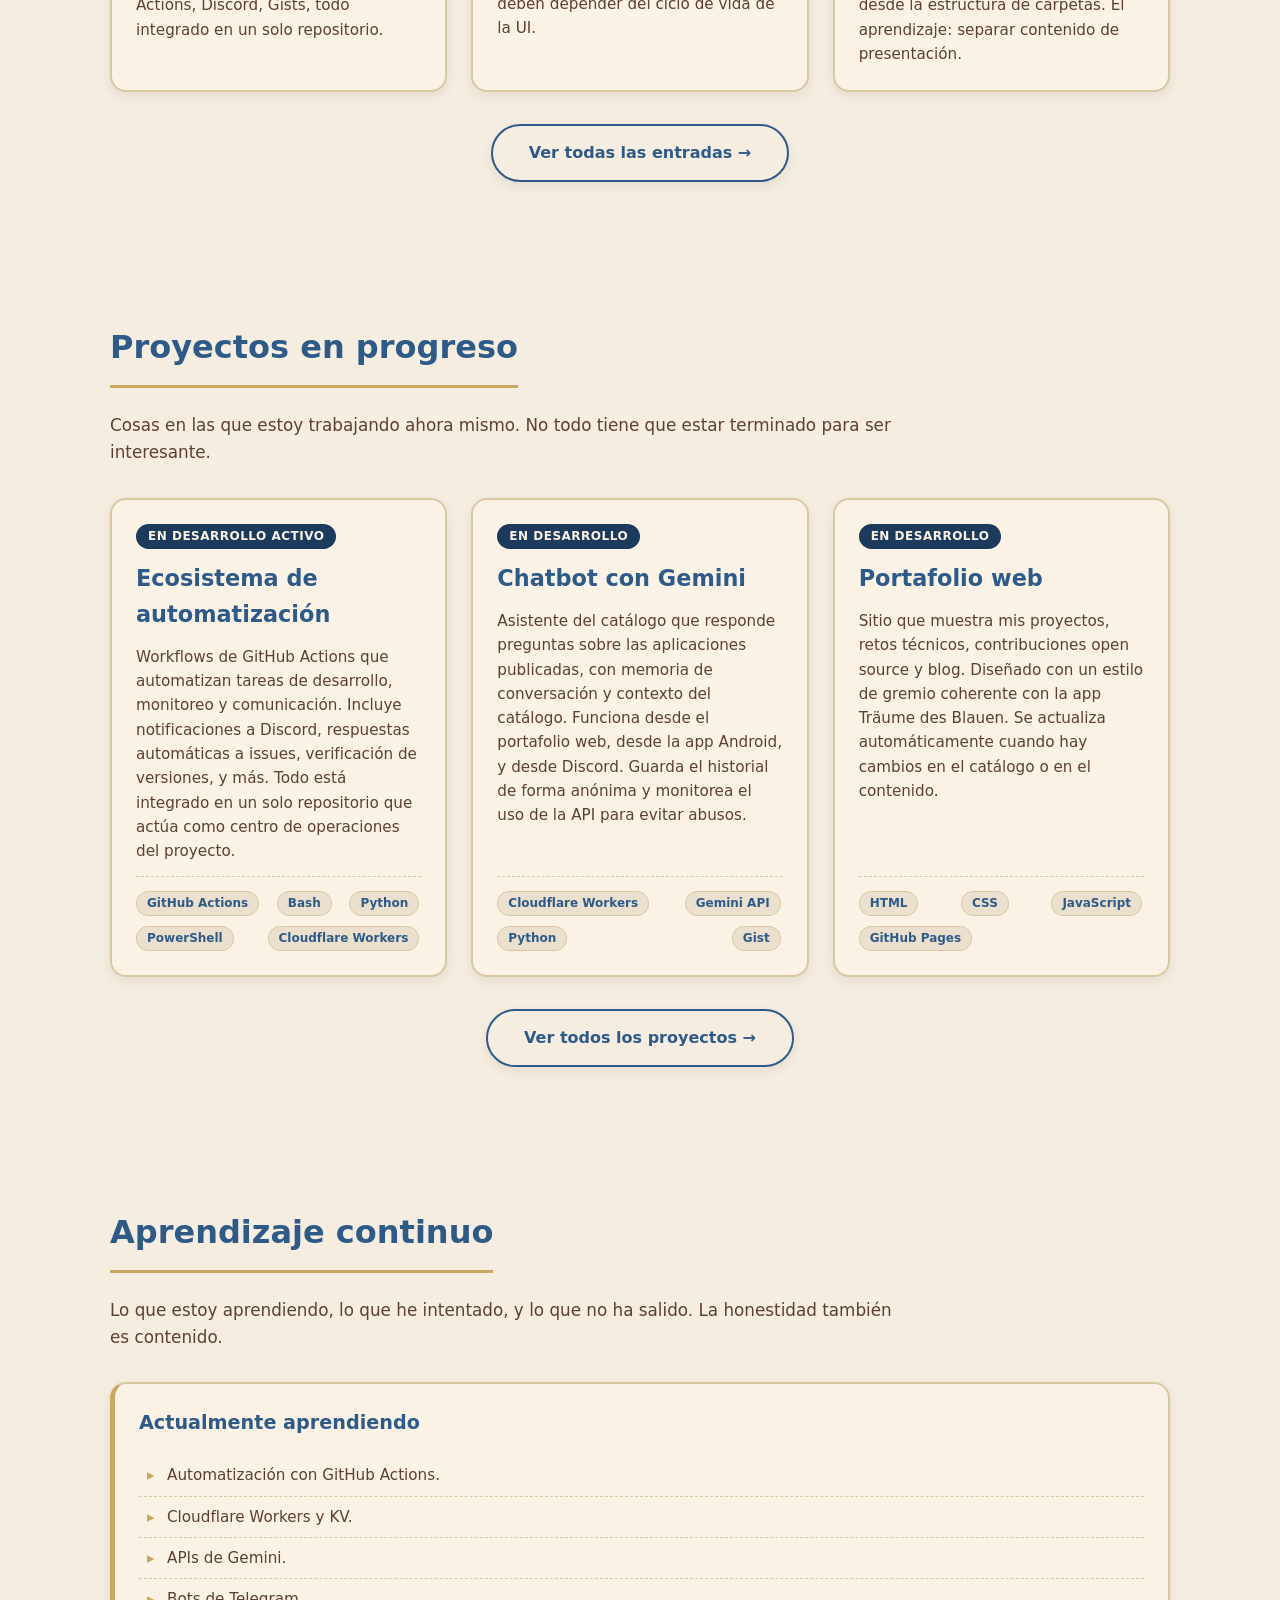
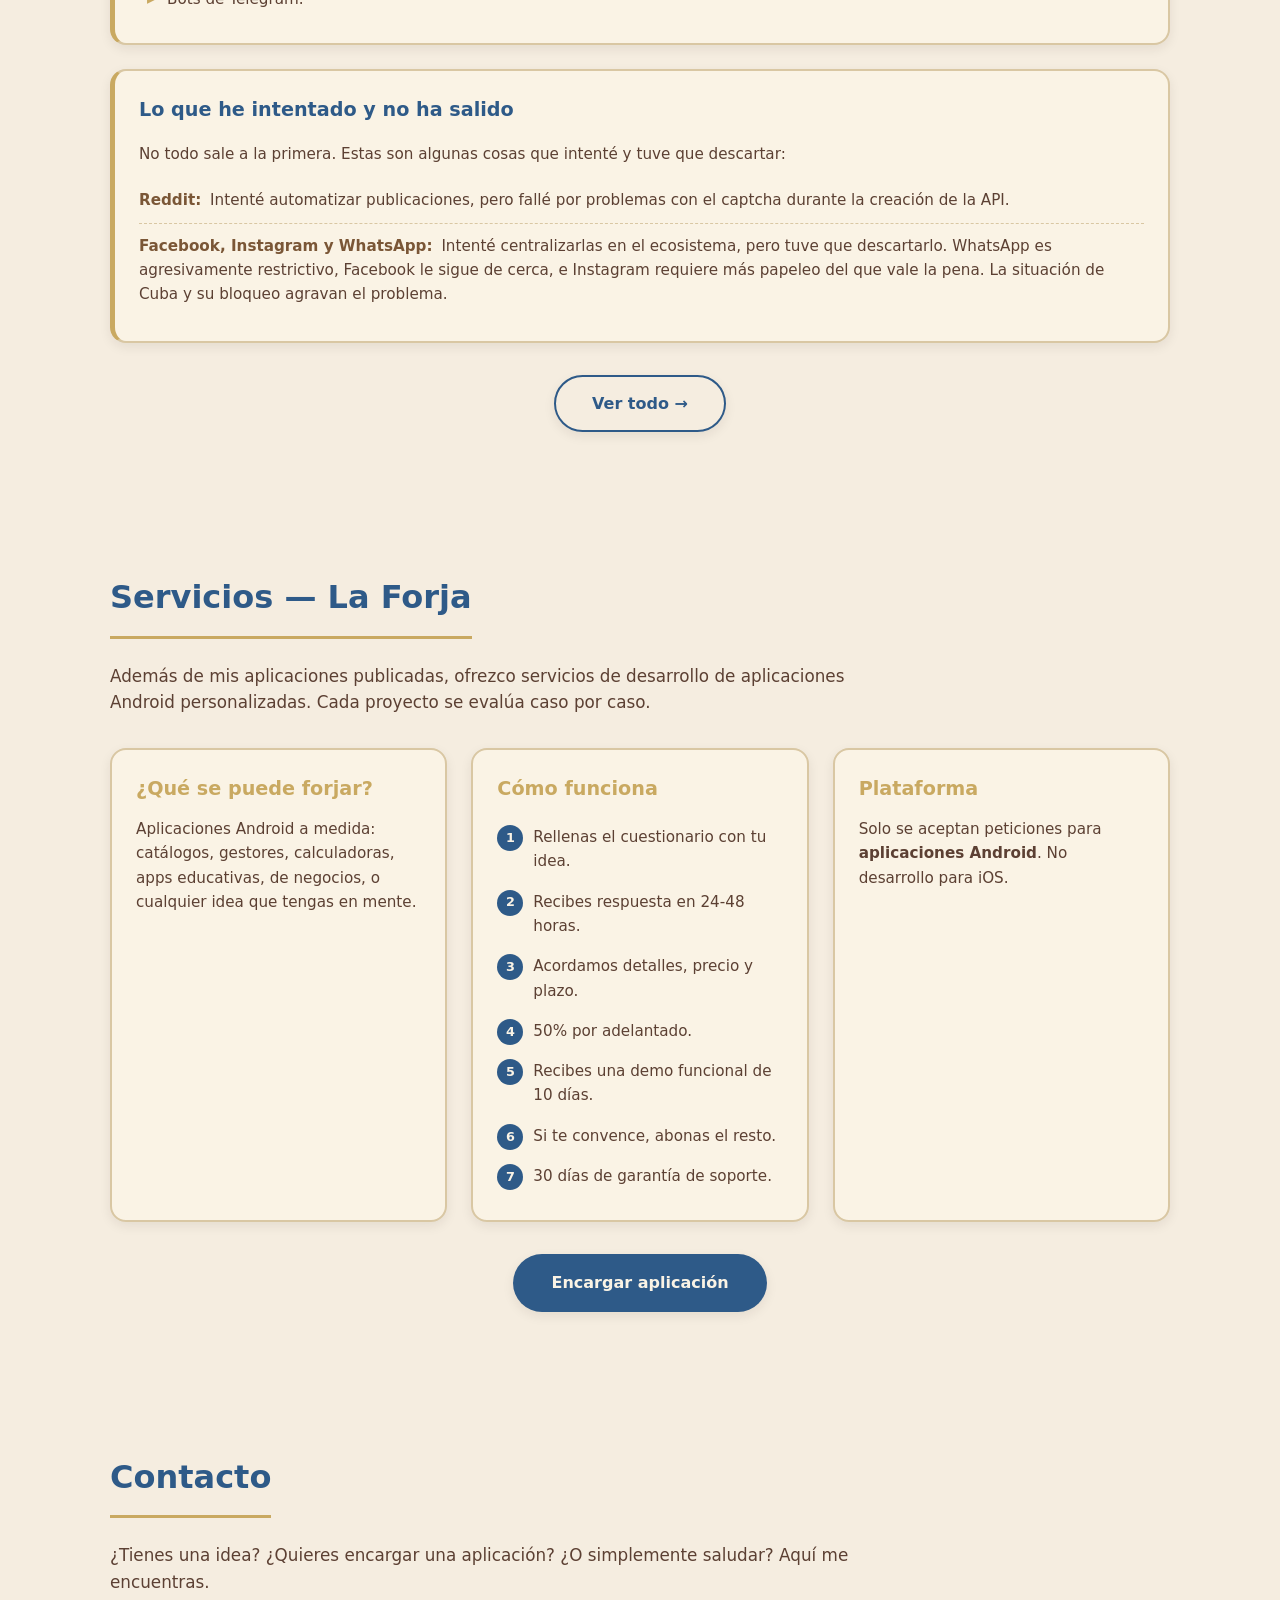
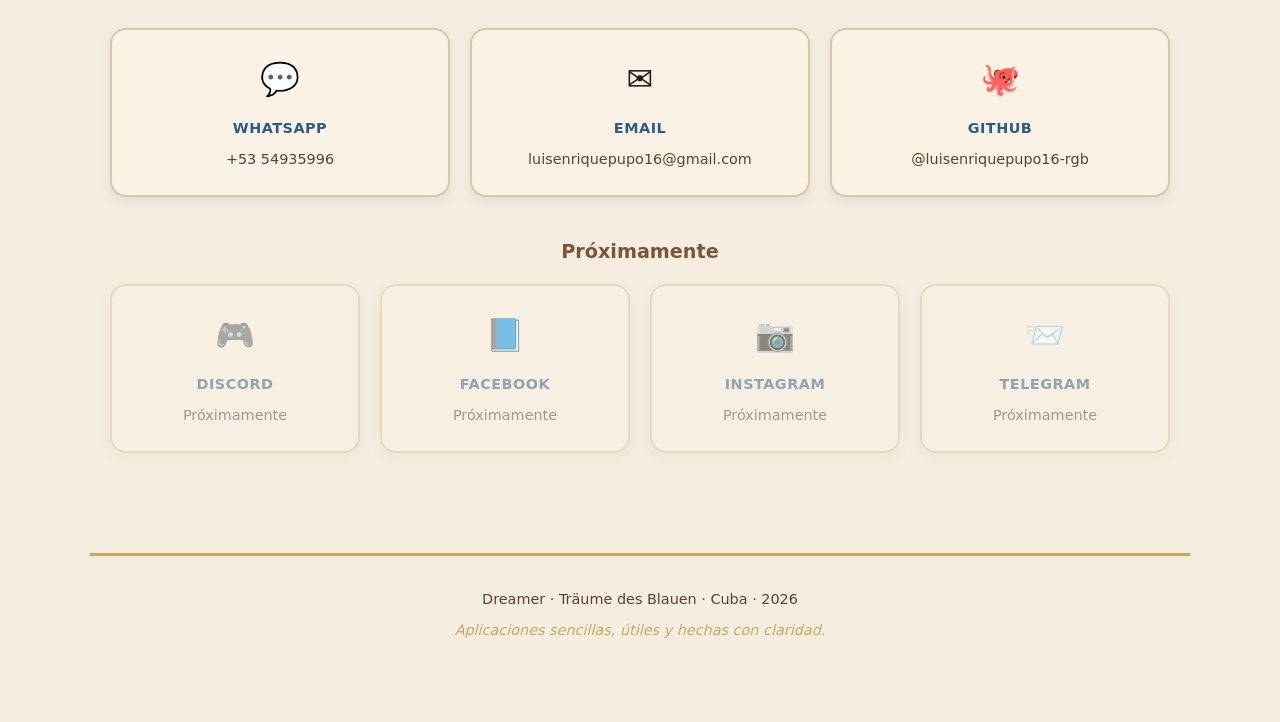
==== commit f294e109: "refactorizaciónd e la página del portafolio" ====
--- a/docs/index.html
+++ b/docs/index.html
@@ -5,17 +5,17 @@
     <meta name="viewport" content="width=device-width, initial-scale=1.0">
     <meta name="description" content="Portafolio de Dreamer (Luisi), desarrollador Android autodidacta desde Cuba. Aplicaciones móviles con Kotlin y Jetpack Compose.">
     <meta name="author" content="Dreamer (Luisi)">
-    
+
     <!-- Open Graph -->
     <meta property="og:title" content="Dreamer · Träume des Blauen">
     <meta property="og:description" content="Portafolio de Dreamer, desarrollador Android desde Cuba.">
     <meta property="og:image" content="assets/og_image.png">
     <meta property="og:type" content="website">
-    
+
     <!-- Favicon -->
     <link rel="icon" type="image/png" href="assets/favicon.png">
     <link rel="apple-touch-icon" href="assets/logo_header.png">
-    
+
     <title>Dreamer · Träume des Blauen</title>
     <link rel="stylesheet" href="style.css">
 </head>
@@ -52,7 +52,7 @@
 
 <main>
 
-    <!-- ===== Sección: Sobre mí ===== -->
+    <!-- ===== Sección: Sobre mí (estática) ===== -->
     <section id="sobre-mi" class="section">
         <h2>Sobre mí</h2>
         <div class="about-content">
@@ -72,138 +72,85 @@
         </div>
     </section>
 
-    <!-- ===== Sección: Proyectos ===== -->
+    <!-- ===== Sección: Proyectos publicados (dinámica, catalog.json) ===== -->
     <section id="proyectos" class="section">
         <h2>Proyectos publicados</h2>
         <p class="section-intro">Todas las aplicaciones que he desarrollado y publicado. Cada una está disponible para descargar libremente.</p>
-        
+
         <div id="projectsGrid" class="projects-grid" role="list">
             <p class="loading-message">Cargando proyectos…</p>
         </div>
     </section>
 
-    <!-- ===== Sección: Retos técnicos ===== -->
+    <!-- ===== Sección: Retos técnicos (vitrina) ===== -->
     <section id="retos" class="section">
         <h2>Retos técnicos</h2>
-        <p class="section-intro">Problemas concretos que he encontrado durante el desarrollo de Träume des Blauen, y cómo los he resuelto.</p>
-
-        <div class="challenges-grid">
-
-            <article class="challenge-card">
-                <h3>Transsion bloquea <code>Android/data/</code></h3>
-                <p class="challenge-context">En dispositivos Transsion (marca común en Cuba), el sistema bloquea el acceso a <code>Android/data/</code>. Las apps que guardan datos ahí no pueden leerlos.</p>
-                <p class="challenge-solution"><strong>Solución:</strong> usar <code>context.filesDir</code> en lugar de <code>Android/data/</code>. Es una carpeta privada de la app, siempre accesible.</p>
-                <p class="challenge-lesson"><strong>Aprendizaje:</strong> nunca asumir que las APIs estándar funcionan igual en todas las marcas.</p>
-            </article>
-
-            <article class="challenge-card">
-                <h3>DownloadManager no puede escribir en <code>filesDir</code></h3>
-                <p class="challenge-context"><code>DownloadManager</code> es un servicio del sistema que gestiona descargas. Pero no puede escribir en la carpeta privada de la app (<code>filesDir</code>), porque es una carpeta aislada.</p>
-                <p class="challenge-solution"><strong>Solución:</strong> sustituir <code>DownloadManager</code> por Ktor (cliente HTTP) y descargar directamente con <code>FileOutputStream</code>.</p>
-                <p class="challenge-lesson"><strong>Aprendizaje:</strong> no todas las herramientas del sistema son universales. A veces hay que bajar un nivel y hacerlo uno mismo.</p>
-            </article>
-
-            <article class="challenge-card">
-                <h3>El instalador no abre después de descargar</h3>
-                <p class="challenge-context">Después de descargar un APK, el botón "Instalar" no se actualizaba correctamente. A veces se quedaba en "Instalar" después de instalar, a veces no cambiaba a "Abrir".</p>
-                <p class="challenge-solution"><strong>Solución:</strong> rediseñar el sistema de estados. Usar un <code>Foreground Service</code> para descargas, un <code>PackageChangeReceiver</code> para detectar cambios en paquetes, y un <code>Map&lt;String, AppStatus&gt;</code> en el ViewModel como única fuente de verdad.</p>
-                <p class="challenge-lesson"><strong>Aprendizaje:</strong> cuando algo falla por "timing", la solución no es añadir más <code>delay()</code>. Es rediseñar la arquitectura para que no dependa del timing.</p>
-            </article>
-
-            <article class="challenge-card">
-                <h3>Perder el progreso de descarga al salir de la app</h3>
-                <p class="challenge-context">Si el usuario salía de la app durante una descarga, la descarga se interrumpía. Al volver, había que empezar de cero.</p>
-                <p class="challenge-solution"><strong>Solución:</strong> migrar de una corrutina en el ViewModel a un <code>Foreground Service</code> con notificación persistente. La descarga sobrevive a que la app pase a background.</p>
-                <p class="challenge-lesson"><strong>Aprendizaje:</strong> las tareas largas no deben depender del ciclo de vida de la UI. Deben vivir en un servicio independiente.</p>
-            </article>
-
-            <article class="challenge-card">
-                <h3>Cancelar una descarga no la cancelaba</h3>
-                <p class="challenge-context">El botón "Cancelar" del diálogo cerraba el diálogo, pero la descarga seguía en segundo plano. Al terminar, el archivo aparecía completo.</p>
-                <p class="challenge-solution"><strong>Solución:</strong> el botón "Cancelar" envía una señal al servicio (<code>ACTION_CANCEL</code>), que cancela el <code>Job</code> de la corrutina y borra el archivo parcial.</p>
-                <p class="challenge-lesson"><strong>Aprendizaje:</strong> "Cancelar" en una UI no es solo cerrar el diálogo. Es detener el proceso real.</p>
-            </article>
-
-        </div>
-    </section>
-
-    <!-- ===== Sección: Contribuciones open source ===== -->
+        <p class="section-intro">Problemas concretos que he encontrado durante el desarrollo, y cómo los he resuelto. Aquí van los más destacados.</p>
+
+        <div id="challengesPreview" class="challenges-grid">
+            <p class="loading-message">Cargando retos…</p>
+        </div>
+
+        <div class="see-all-cta" id="challengesSeeAll">
+            <a href="retos/index.html" class="btn-secondary">Ver todos los retos →</a>
+        </div>
+    </section>
+
+    <!-- ===== Sección: Open source (vitrina) ===== -->
     <section id="open-source" class="section">
         <h2>Contribuciones open source</h2>
         <p class="section-intro">He contribuido a proyectos de código abierto reconocidos en el ecosistema Python.</p>
 
-        <div class="opensource-grid">
-
-            <article class="opensource-card">
-                <h3>FastAPI-Users</h3>
-                <p class="opensource-detail">PR #1564 — Fusionado</p>
-                <p class="opensource-description">Corrección en el proyecto FastAPI-Users, revisada y fusionada por el mantenedor principal del proyecto.</p>
-            </article>
-
-            <article class="opensource-card">
-                <h3>Pydantic</h3>
-                <p class="opensource-detail">PR #12953 — Fusionado</p>
-                <p class="opensource-description">Corrección en el proyecto Pydantic, revisada y fusionada por un mantenedor activo. Pydantic es una de las librerías de validación de datos más usadas del ecosistema Python.</p>
-            </article>
-
+        <div id="opensourcePreview" class="opensource-grid">
+            <p class="loading-message">Cargando contribuciones…</p>
         </div>
 
         <p class="opensource-note">Contribuí a estos proyectos durante una etapa de aprendizaje y exploración del ecosistema open source.</p>
     </section>
 
-    <!-- ===== Sección: Blog / Notas ===== -->
+    <!-- ===== Sección: Blog (vitrina) ===== -->
     <section id="blog" class="section">
         <h2>Blog / Notas</h2>
         <p class="section-intro">Notas técnicas sobre el proceso de construcción de mis proyectos. Sin pretensiones de tutorial, solo documentación honesta de lo que he hecho y aprendido.</p>
 
-        <div class="blog-grid">
-
-            <article class="blog-card">
-                <h3><a href="blog/descargas-background.html">Cómo resolví el problema de las descargas en background en Android</a></h3>
-                <p class="blog-date">Octubre 2026</p>
-                <p class="blog-excerpt">El problema: cuando el usuario salía de la app, la descarga se interrumpía. La solución: Foreground Service con notificación persistente. El aprendizaje: las tareas largas no deben depender del ciclo de vida de la UI.</p>
-            </article>
-
-            <article class="blog-card">
-                <h3><a href="blog/catalogo-json.html">Cómo estructuré el catálogo de apps con un JSON generado automáticamente</a></h3>
-                <p class="blog-date">Octubre 2026</p>
-                <p class="blog-excerpt">El problema: mantener un catálogo actualizado a mano era tedioso. La solución: un workflow de GitHub Actions que genera un <code>catalog.json</code> desde la estructura de carpetas. El aprendizaje: separar contenido de presentación.</p>
-            </article>
-
-            <article class="blog-card">
-                <h3><a href="blog/portafolio-sin-romper-app.html">Cómo convertí la web del catálogo en un portafolio sin romper la app</a></h3>
-                <p class="blog-date">Octubre 2026</p>
-                <p class="blog-excerpt">El problema: la web ya no se usaba, pero la app dependía de <code>catalog.json</code>. La solución: mantener el JSON intacto y reescribir solo la presentación. El aprendizaje: separar datos de interfaz es clave para escalar.</p>
-            </article>
-
-        </div>
-
-        <div class="blog-cta">
-            <a href="blog/index.html" class="btn-secondary">Ver todas las entradas</a>
-        </div>
-    </section>
-
-    <!-- ===== Sección: Proyectos en progreso ===== -->
+        <div id="blogPreview" class="blog-grid">
+            <p class="loading-message">Cargando entradas…</p>
+        </div>
+
+        <div class="see-all-cta" id="blogSeeAll">
+            <a href="blog/index.html" class="btn-secondary">Ver todas las entradas →</a>
+        </div>
+    </section>
+
+    <!-- ===== Sección: Proyectos en progreso (vitrina) ===== -->
     <section id="en-progreso" class="section">
         <h2>Proyectos en progreso</h2>
         <p class="section-intro">Cosas en las que estoy trabajando ahora mismo. No todo tiene que estar terminado para ser interesante.</p>
 
-        <div class="placeholder-box">
-            <p>🚧 Próximamente. Estoy preparando varios proyectos que quiero compartir aquí.</p>
-        </div>
-    </section>
-
-    <!-- ===== Sección: Aprendizaje continuo ===== -->
+        <div id="inProgressPreview" class="projects-grid">
+            <p class="loading-message">Cargando proyectos…</p>
+        </div>
+
+        <div class="see-all-cta" id="inProgressSeeAll">
+            <a href="proyectos/index.html" class="btn-secondary">Ver todos los proyectos →</a>
+        </div>
+    </section>
+
+    <!-- ===== Sección: Aprendizaje continuo (vitrina) ===== -->
     <section id="aprendizaje" class="section">
         <h2>Aprendizaje continuo</h2>
         <p class="section-intro">Lo que estoy aprendiendo, lo que he intentado, y lo que no ha salido. La honestidad también es contenido.</p>
 
-        <div class="placeholder-box">
-            <p>🚧 Próximamente. Estoy documentando mi proceso de aprendizaje.</p>
-        </div>
-    </section>
-
-    <!-- ===== Sección: Servicios (Forja) ===== -->
+        <div id="learningPreview">
+            <p class="loading-message">Cargando…</p>
+        </div>
+
+        <div class="see-all-cta" id="learningSeeAll">
+            <a href="aprendizaje/index.html" class="btn-secondary">Ver todo →</a>
+        </div>
+    </section>
+
+    <!-- ===== Sección: Servicios (estática) ===== -->
     <section id="servicios" class="section">
         <h2>Servicios — La Forja</h2>
         <p class="section-intro">Además de mis aplicaciones publicadas, ofrezco servicios de desarrollo de aplicaciones Android personalizadas. Cada proyecto se evalúa caso por caso.</p>
@@ -238,7 +185,7 @@
         </div>
     </section>
 
-    <!-- ===== Sección: Contacto ===== -->
+    <!-- ===== Sección: Contacto (estática) ===== -->
     <section id="contacto" class="section">
         <h2>Contacto</h2>
         <p class="section-intro">¿Tienes una idea? ¿Quieres encargar una aplicación? ¿O simplemente saludar? Aquí me encuentras.</p>
@@ -303,12 +250,10 @@
 <!-- CHAT FLOTANTE                                                -->
 <!-- ============================================================ -->
 
-<!-- Burbuja flotante -->
 <button class="chat-bubble" id="chatBubble" aria-label="Abrir chat">
     <span class="chat-bubble-icon">💬</span>
 </button>
 
-<!-- Panel de chat -->
 <div class="chat-panel" id="chatPanel" aria-hidden="true">
     <header class="chat-header">
         <div class="chat-header-title">
@@ -324,9 +269,7 @@
         </div>
     </header>
 
-    <div class="chat-messages" id="chatMessages" role="log" aria-live="polite">
-        <!-- Los mensajes se renderizan aquí dinámicamente -->
-    </div>
+    <div class="chat-messages" id="chatMessages" role="log" aria-live="polite"></div>
 
     <form class="chat-input-form" id="chatForm">
         <input
--- a/docs/style.css
+++ b/docs/style.css
@@ -530,6 +530,12 @@
     margin-top: 32px;
 }
 
+/* ===== Botón "Ver todo" (genérico) ===== */
+.see-all-cta {
+    text-align: center;
+    margin-top: 32px;
+}
+
 /* ===== Placeholder ===== */
 .placeholder-box {
     background: var(--surface);
@@ -744,6 +750,104 @@
     color: var(--gold);
 }
 
+/* ===== Proyectos en progreso (chips de tecnología) ===== */
+.tech-chip {
+    display: inline-block;
+    background: var(--bg-secondary);
+    color: var(--blue);
+    padding: 2px 10px;
+    border-radius: 12px;
+    font-size: 0.75rem;
+    font-weight: 600;
+    margin: 2px 2px 0 0;
+    border: 1px solid var(--border);
+}
+
+[data-theme="dark"] .tech-chip {
+    color: var(--blue-light);
+}
+
+/* ===== Aprendizaje continuo ===== */
+#learningPreview {
+    display: flex;
+    flex-direction: column;
+    gap: 24px;
+}
+
+.learning-block {
+    background: var(--surface);
+    border: 2px solid var(--border);
+    border-left: 5px solid var(--gold);
+    border-radius: var(--radius);
+    padding: 24px;
+    box-shadow: var(--shadow);
+    transition: all var(--transition);
+}
+
+.learning-block:hover {
+    box-shadow: var(--shadow-hover);
+    border-left-color: var(--blue);
+}
+
+.learning-block h3 {
+    font-size: 1.2rem;
+    color: var(--blue);
+    margin-bottom: 16px;
+    font-weight: 700;
+}
+
+.learning-block p {
+    color: var(--text-muted);
+    margin-bottom: 12px;
+    font-size: 0.95rem;
+}
+
+.learning-list {
+    list-style: none;
+    padding: 0;
+}
+
+.learning-list li {
+    padding: 8px 0 8px 28px;
+    position: relative;
+    border-bottom: 1px dashed var(--border);
+    color: var(--text-muted);
+    font-size: 0.95rem;
+}
+
+.learning-list li:last-child {
+    border-bottom: none;
+}
+
+.learning-list li::before {
+    content: "▸";
+    position: absolute;
+    left: 8px;
+    color: var(--gold);
+    font-weight: 700;
+}
+
+.learning-item {
+    padding: 10px 0;
+    border-bottom: 1px dashed var(--border);
+    color: var(--text-muted);
+    font-size: 0.95rem;
+}
+
+.learning-item:last-child {
+    border-bottom: none;
+}
+
+.learning-item strong {
+    color: var(--wood-dark);
+    display: inline-block;
+    margin-right: 4px;
+}
+
+[data-theme="dark"] .learning-item strong {
+    color: var(--wood);
+}
+
 /* ===== Responsive ===== */
 @media (max-width: 700px) {
     body {
@@ -788,6 +892,14 @@
     .opensource-grid,
     .blog-grid {
         grid-template-columns: 1fr;
+    }
+
+    .learning-block {
+        padding: 16px;
+    }
+
+    .learning-block h3 {
+        font-size: 1.05rem;
     }
 }
 
@@ -829,7 +941,6 @@
    CHAT FLOTANTE
    ================================================================ */
 
-/* ===== Burbuja flotante ===== */
 .chat-bubble {
     position: fixed;
     bottom: 24px;
@@ -861,7 +972,6 @@
     transform: scale(0.5);
 }
 
-/* ===== Panel de chat ===== */
 .chat-panel {
     position: fixed;
     bottom: 100px;
@@ -878,7 +988,6 @@
     flex-direction: column;
     overflow: hidden;
     z-index: 998;
-
     opacity: 0;
     pointer-events: none;
     transform: translateY(20px) scale(0.95);
@@ -891,7 +1000,6 @@
     transform: translateY(0) scale(1);
 }
 
-/* ===== Header del chat ===== */
 .chat-header {
     display: flex;
     align-items: center;
@@ -954,7 +1062,6 @@
     background: rgba(255, 255, 255, 0.15);
 }
 
-/* ===== Área de mensajes ===== */
 .chat-messages {
     flex: 1;
     overflow-y: auto;
@@ -1020,7 +1127,6 @@
     to { opacity: 1; transform: translateY(0); }
 }
 
-/* ===== Indicador de "escribiendo..." ===== */
 .chat-msg-typing .chat-msg-text {
     display: flex;
     align-items: center;
@@ -1037,20 +1143,14 @@
     animation: chatTyping 1.2s infinite;
 }
 
-.chat-msg-typing .dot:nth-child(2) {
-    animation-delay: 0.2s;
-}
-
-.chat-msg-typing .dot:nth-child(3) {
-    animation-delay: 0.4s;
-}
+.chat-msg-typing .dot:nth-child(2) { animation-delay: 0.2s; }
+.chat-msg-typing .dot:nth-child(3) { animation-delay: 0.4s; }
 
 @keyframes chatTyping {
     0%, 60%, 100% { opacity: 0.3; transform: translateY(0); }
     30% { opacity: 1; transform: translateY(-3px); }
 }
 
-/* ===== Formulario ===== */
 .chat-input-form {
     display: flex;
     gap: 8px;
@@ -1103,7 +1203,6 @@
     cursor: not-allowed;
 }
 
-/* ===== Responsive del chat ===== */
 @media (max-width: 700px) {
     .chat-panel {
         bottom: 80px;
@@ -1124,14 +1223,7 @@
     }
 }
 
-/* ===== Accesibilidad del chat ===== */
 @media (prefers-reduced-motion: reduce) {
-    .chat-msg {
-        animation: none;
-    }
-
-    .chat-msg-typing .dot {
-        animation: none;
-        opacity: 0.6;
-    }
+    .chat-msg { animation: none; }
+    .chat-msg-typing .dot { animation: none; opacity: 0.6; }
 }
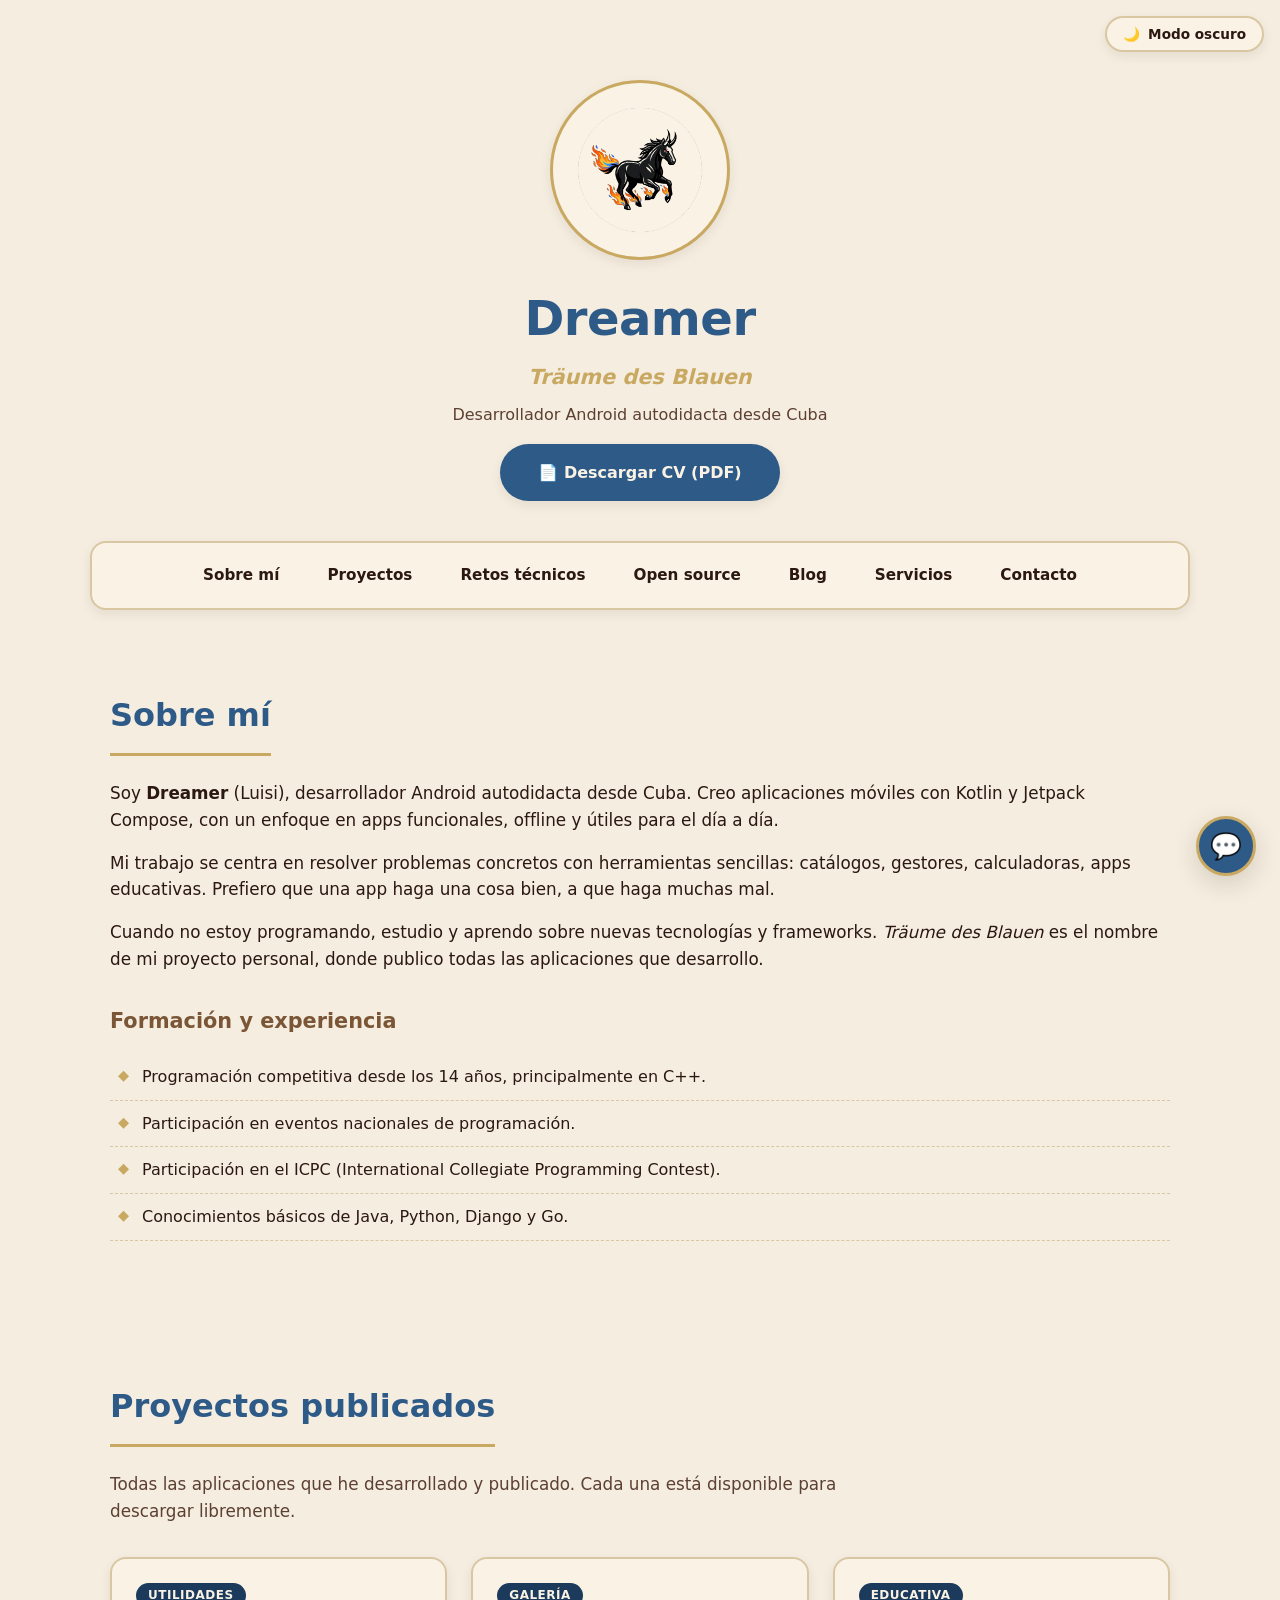
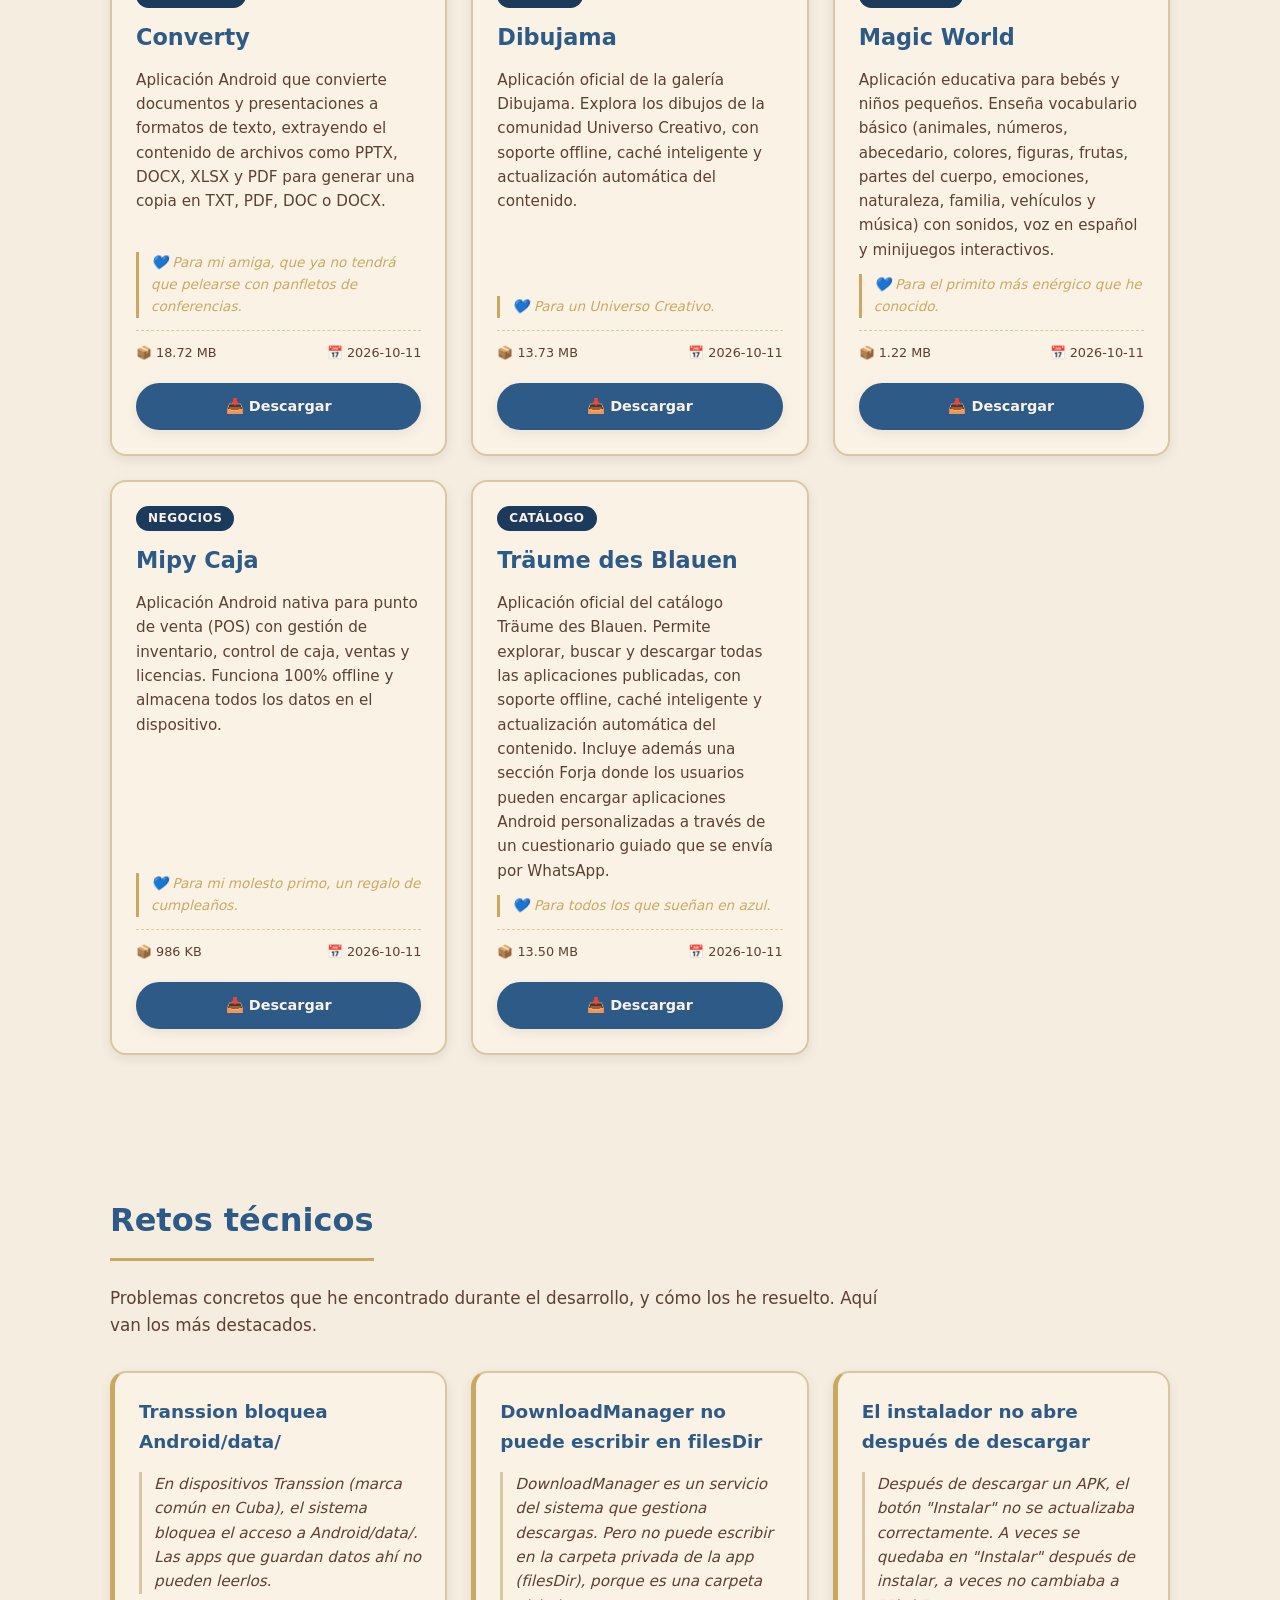
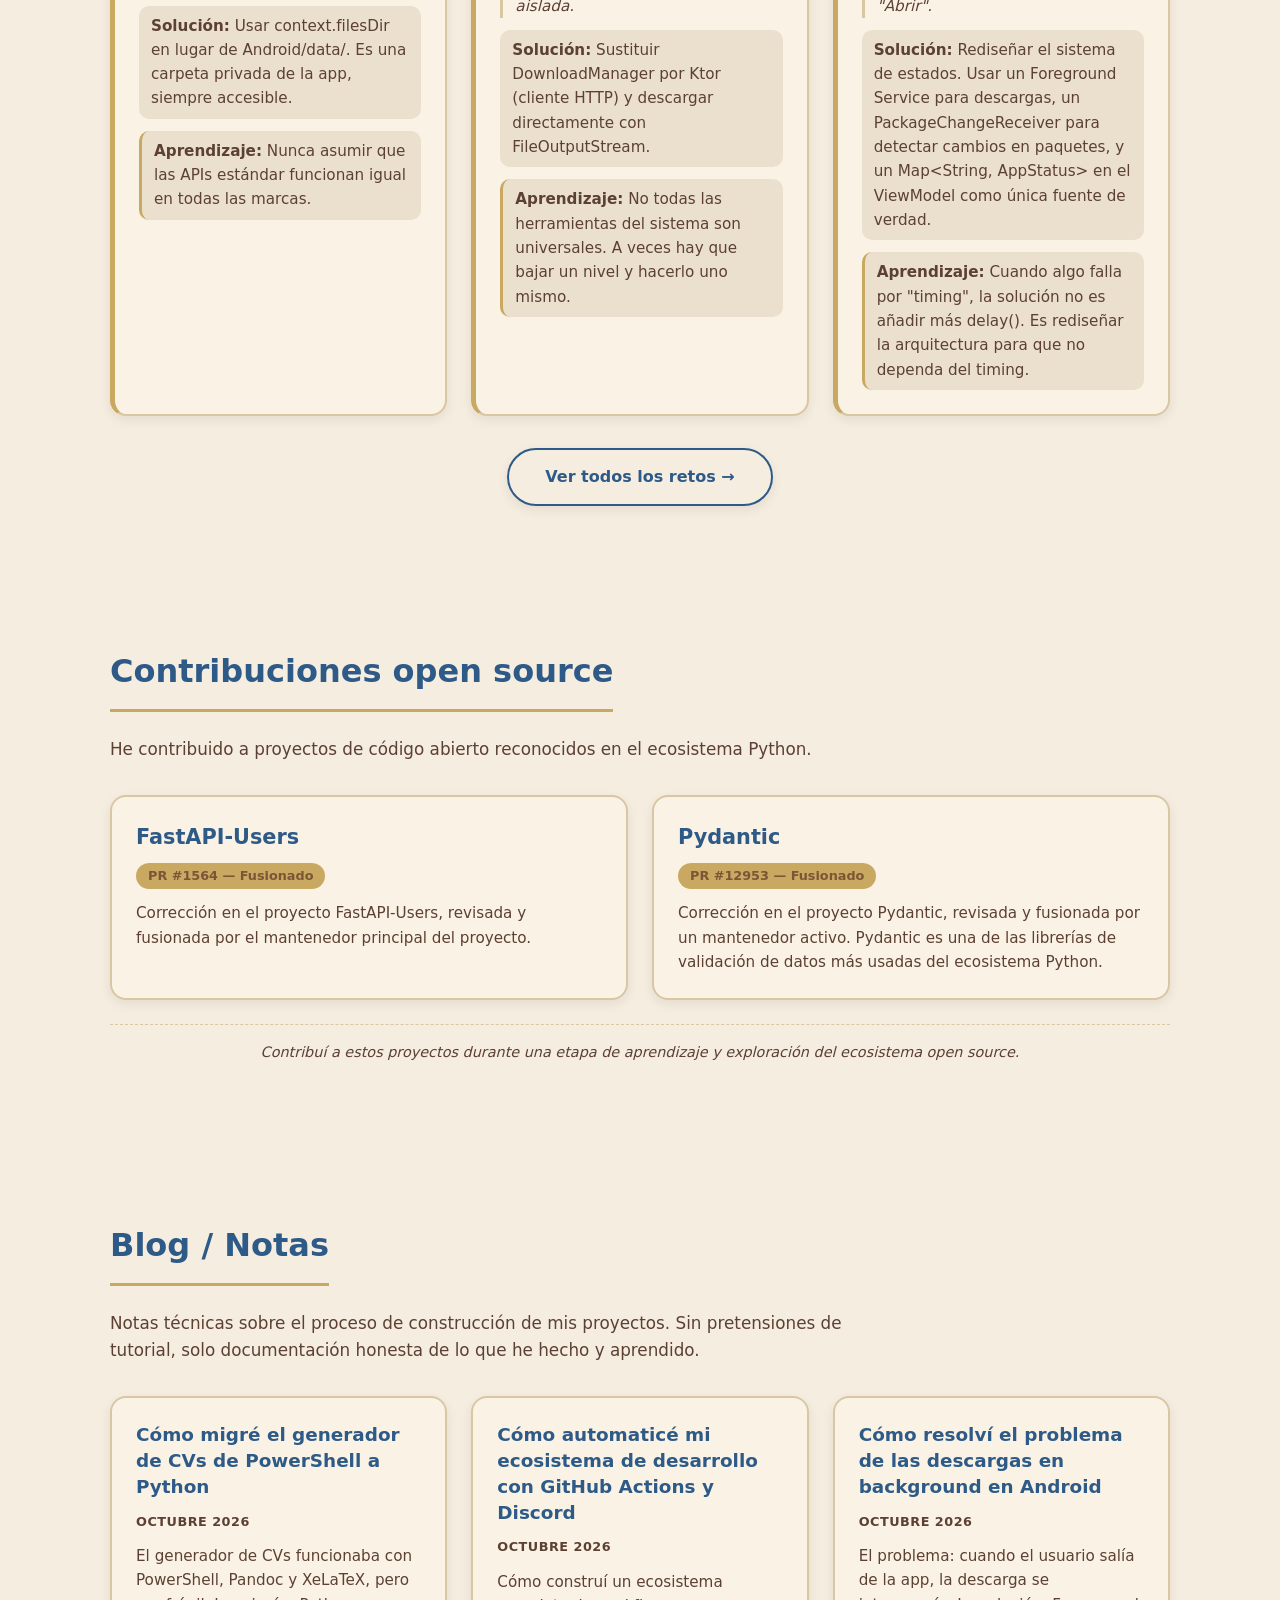
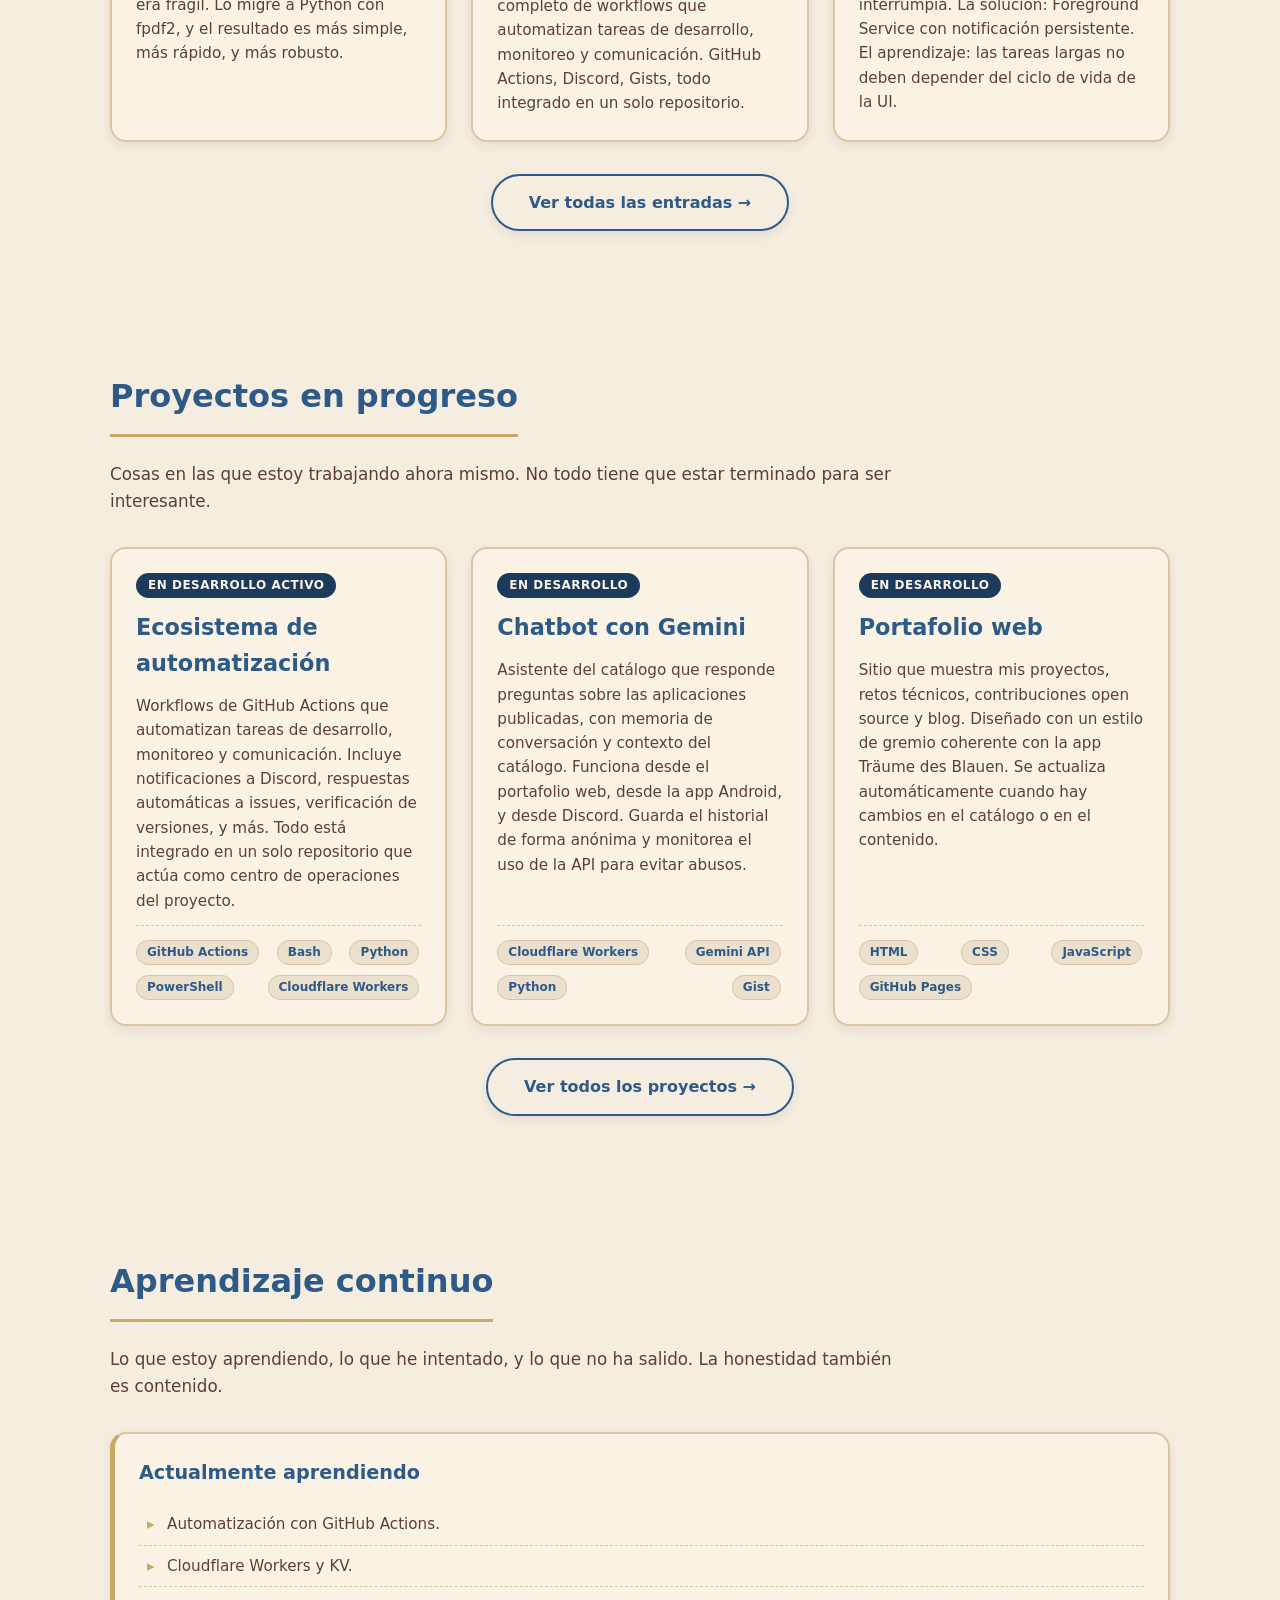
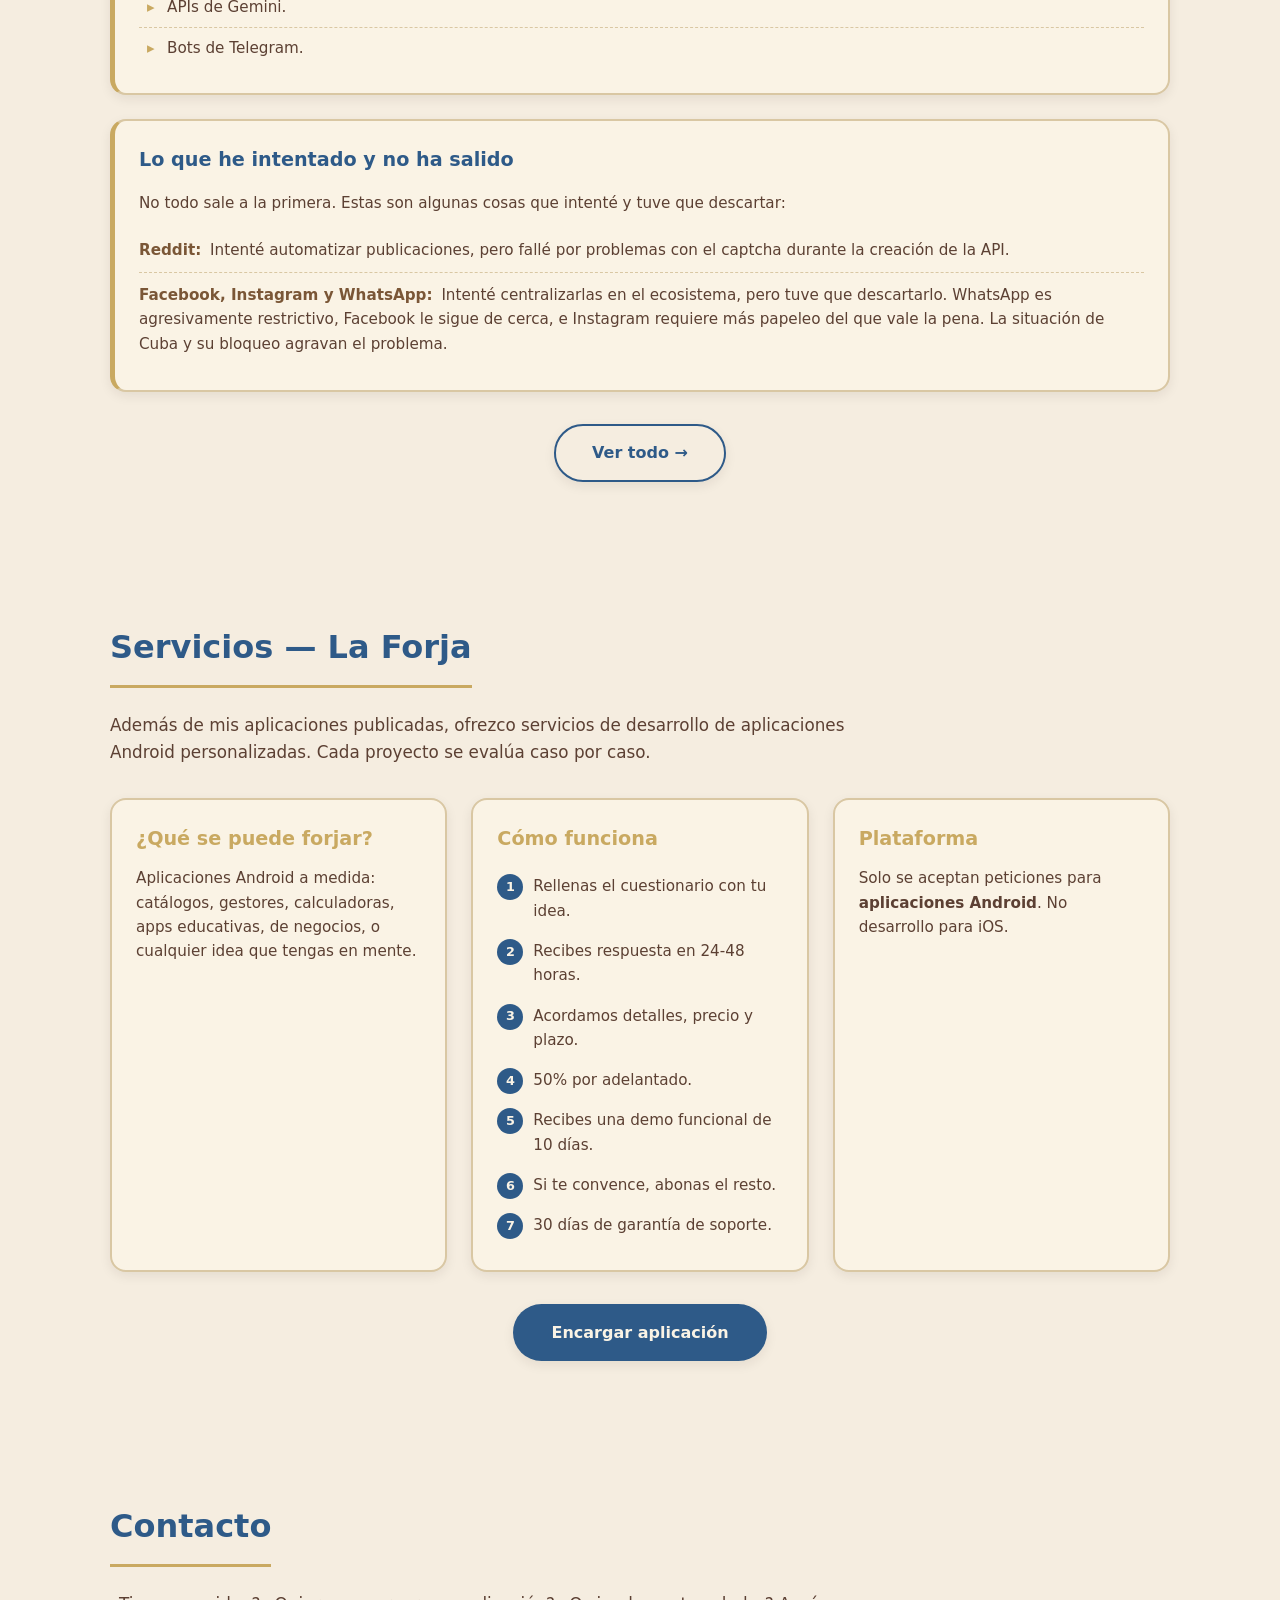
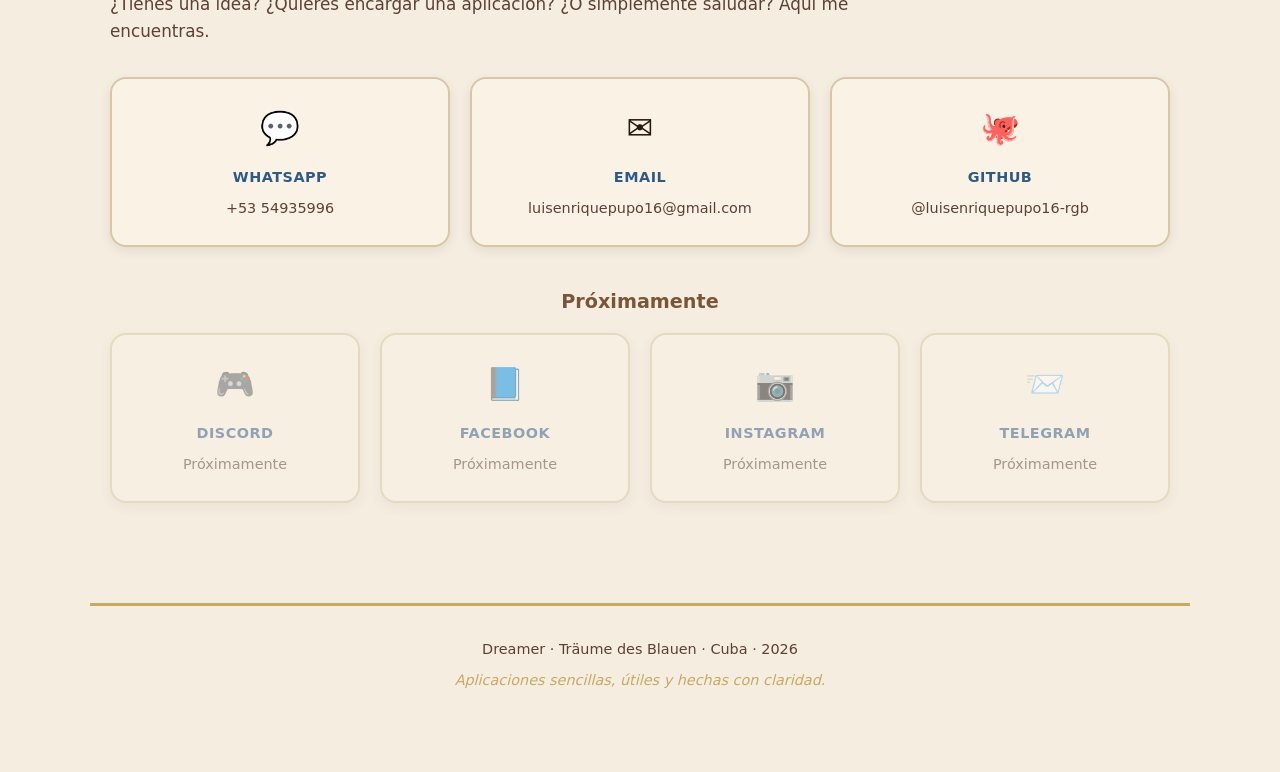
==== commit 4c498890: "Nuevas entradas al portafoliio, sección blog y retos, además de creación de botón para descargar CV " ====
--- a/docs/index.html
+++ b/docs/index.html
@@ -35,6 +35,15 @@
             <h1>Dreamer</h1>
             <p class="subtitle">Träume des Blauen</p>
             <p class="tagline">Desarrollador Android autodidacta desde Cuba</p>
+            <div style="margin-top: 16px;">
+                <a href="https://github.com/luisenriquepupo16-rgb/Traeume-des-Blauen/releases/download/cv-es/cv.es.pdf"
+                   class="btn-primary"
+                   download
+                   rel="noopener"
+                   aria-label="Descargar CV en PDF">
+                    📄 Descargar CV (PDF)
+                </a>
+            </div>
         </div>
     </div>
 </header>
@@ -45,7 +54,7 @@
     <a href="#proyectos">Proyectos</a>
     <a href="#retos">Retos técnicos</a>
     <a href="#open-source">Open source</a>
-    <a href="blog/index.html">Blog</a>
+    <a href="#blog">Blog</a>
     <a href="#servicios">Servicios</a>
     <a href="#contacto">Contacto</a>
 </nav>
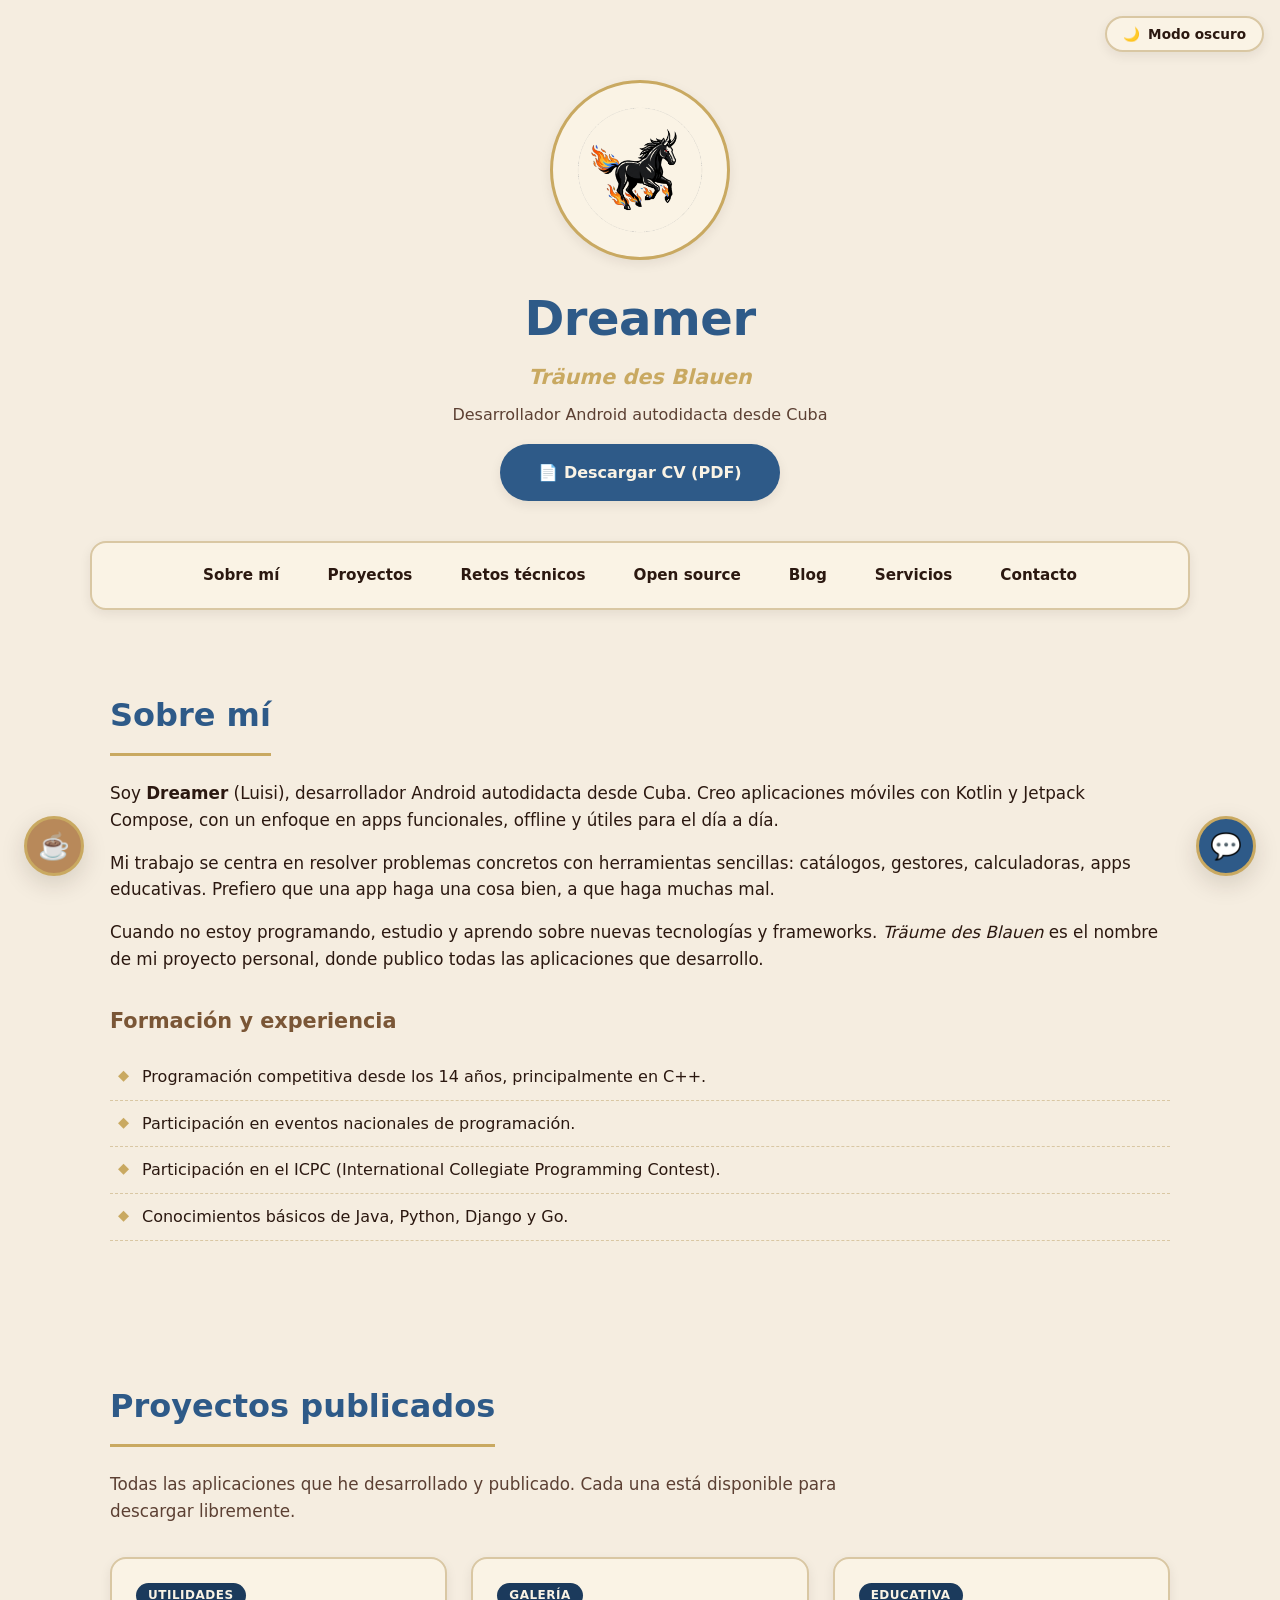
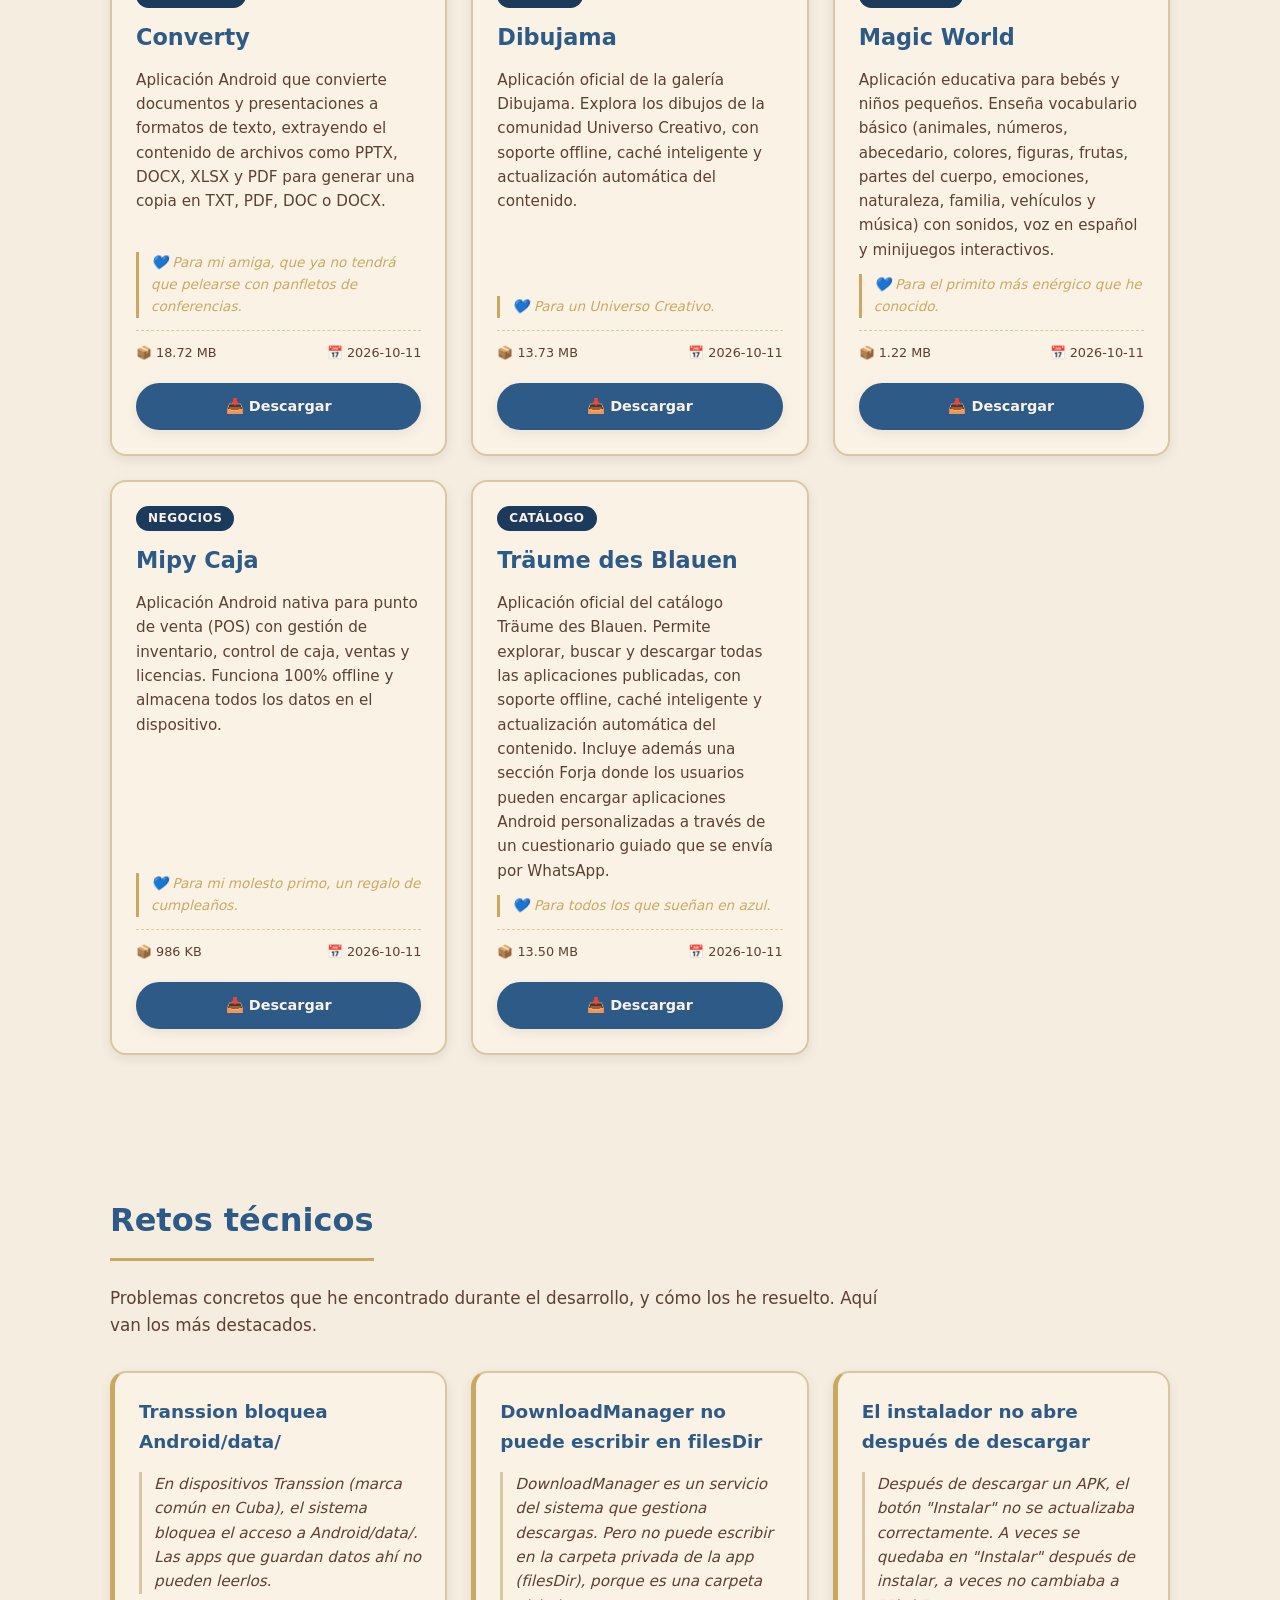
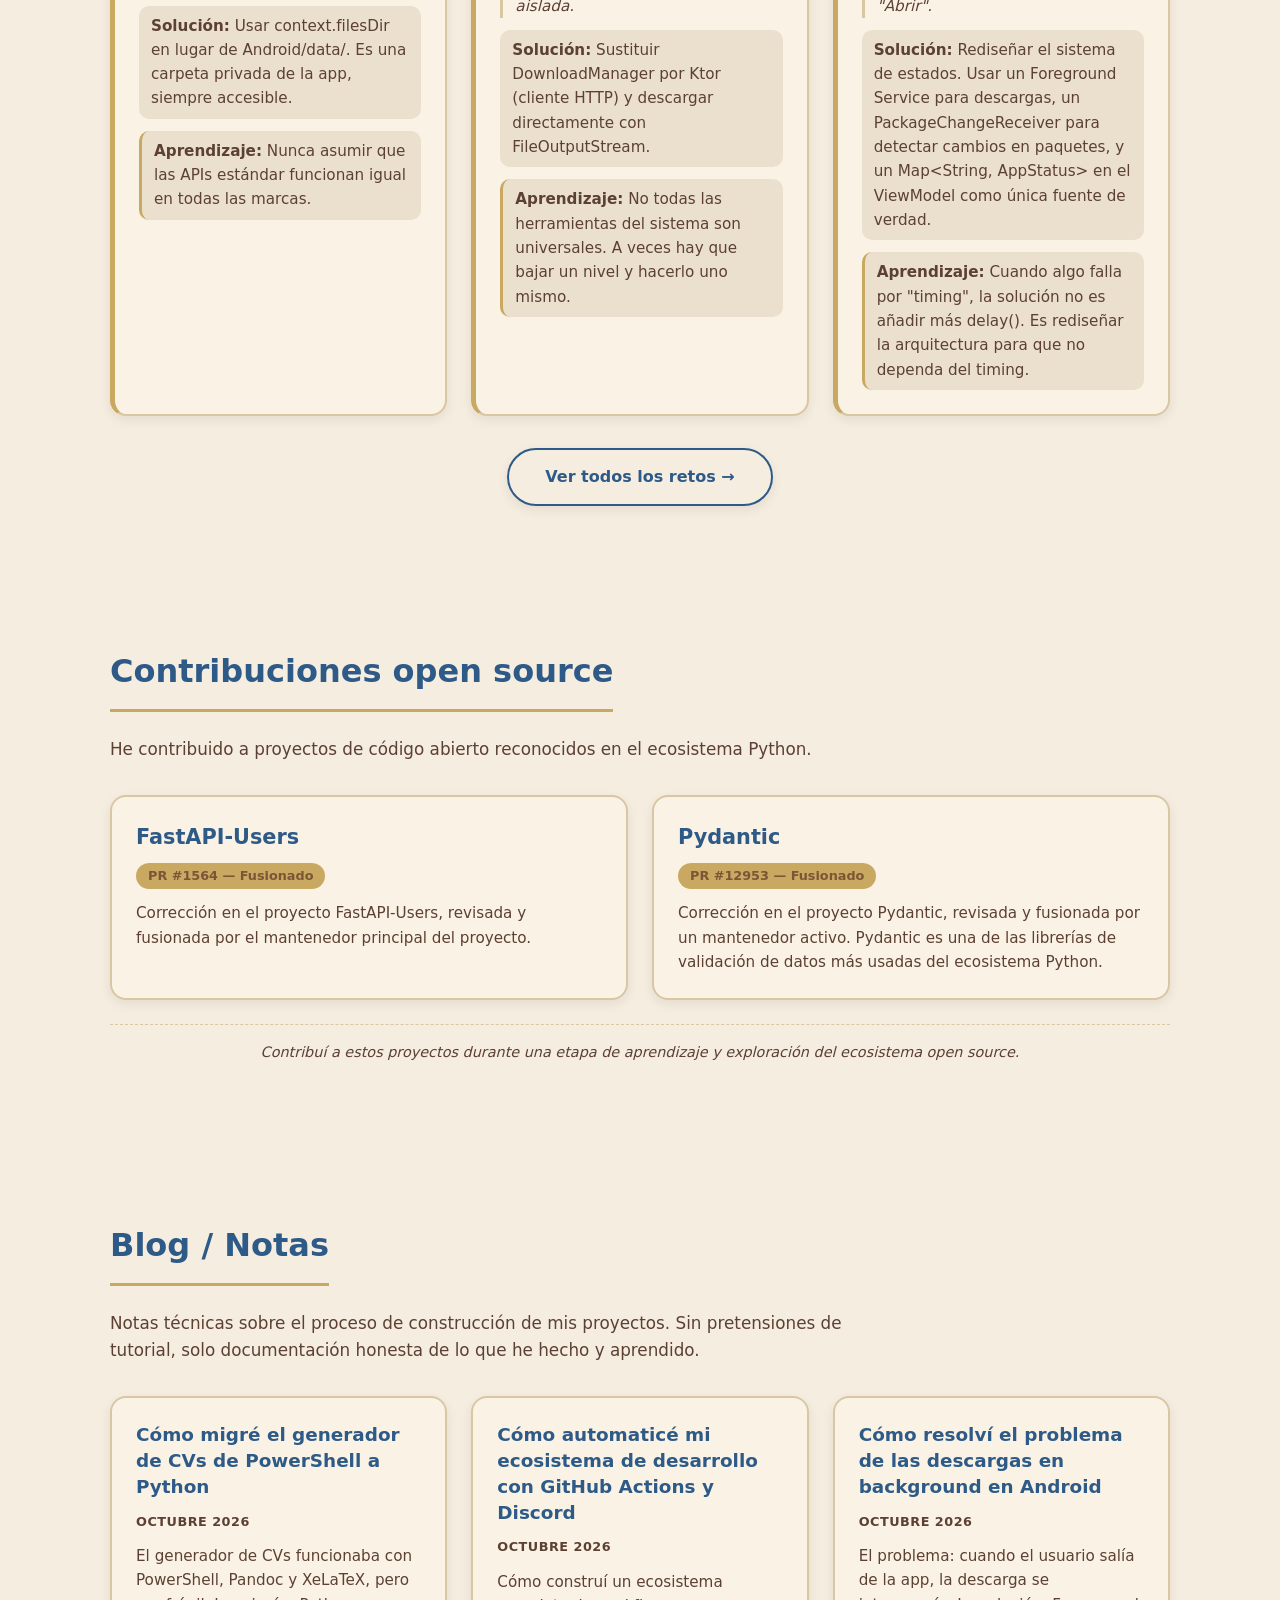
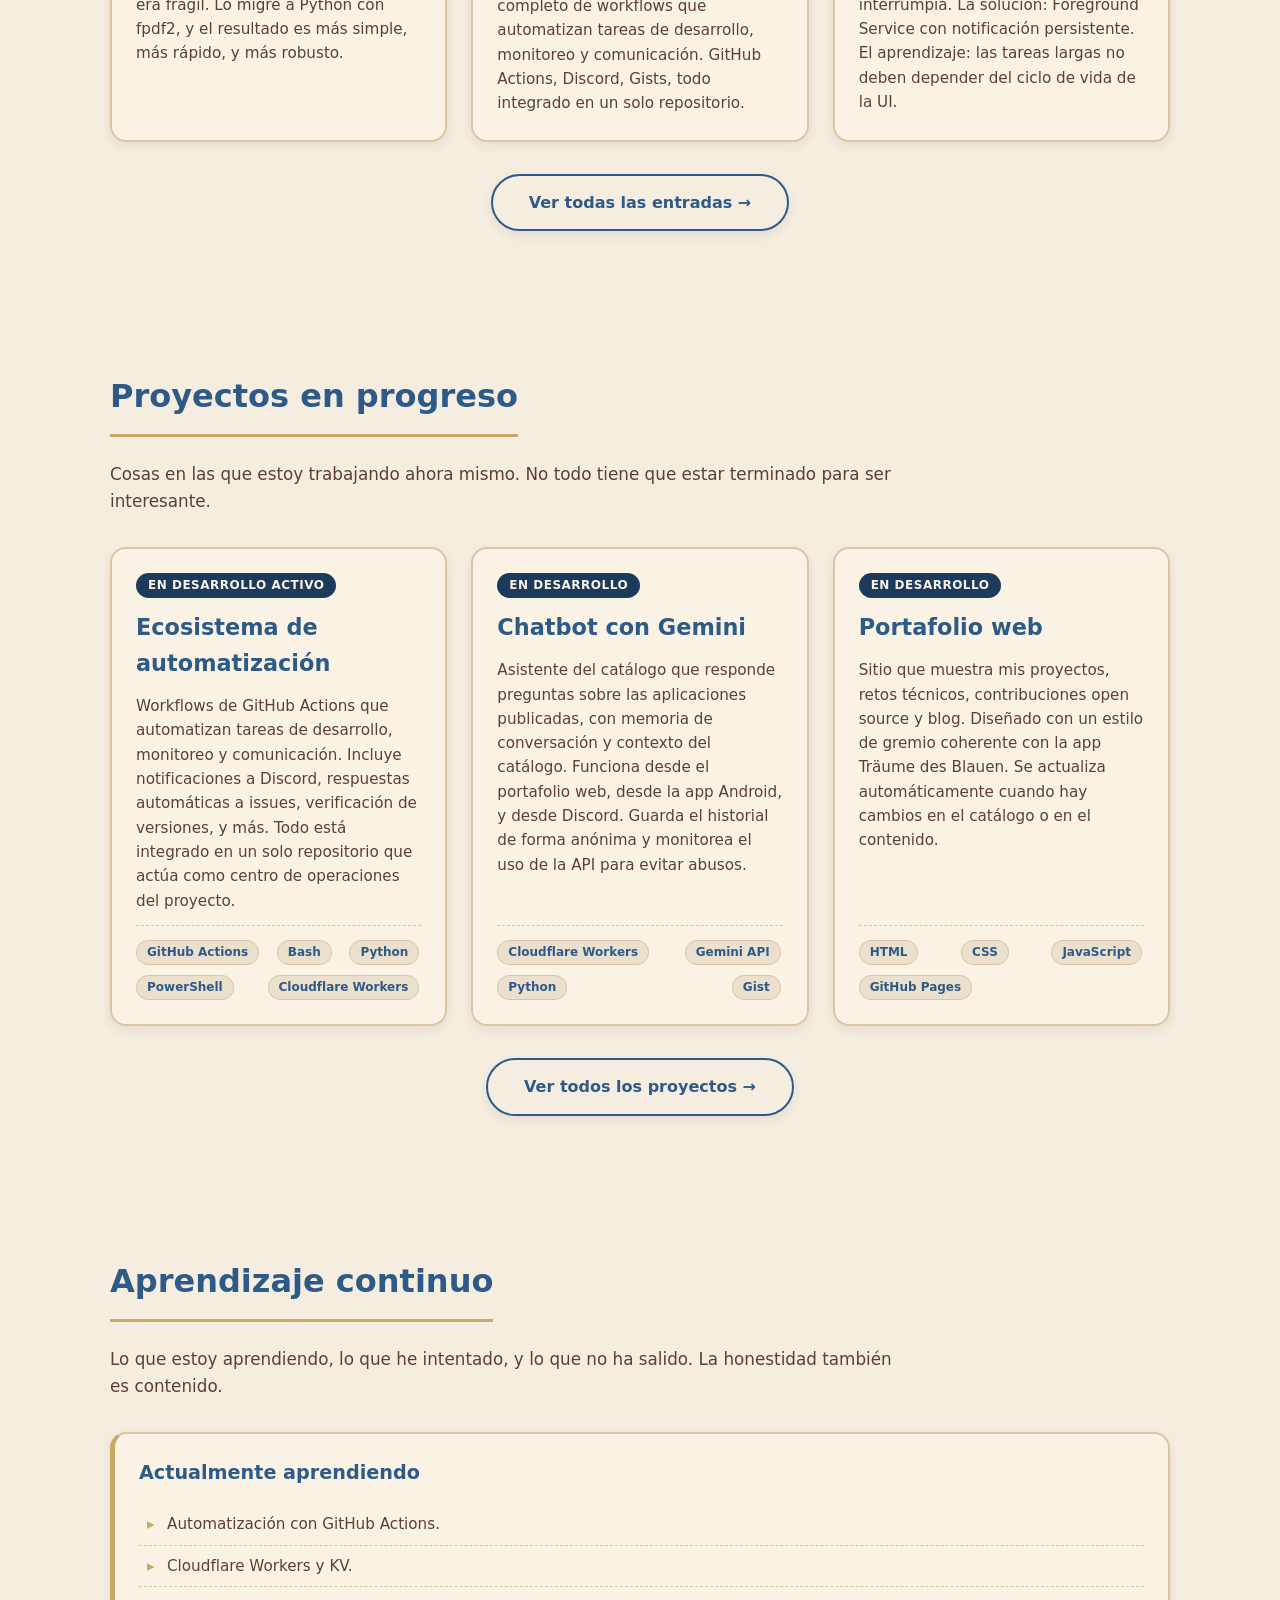
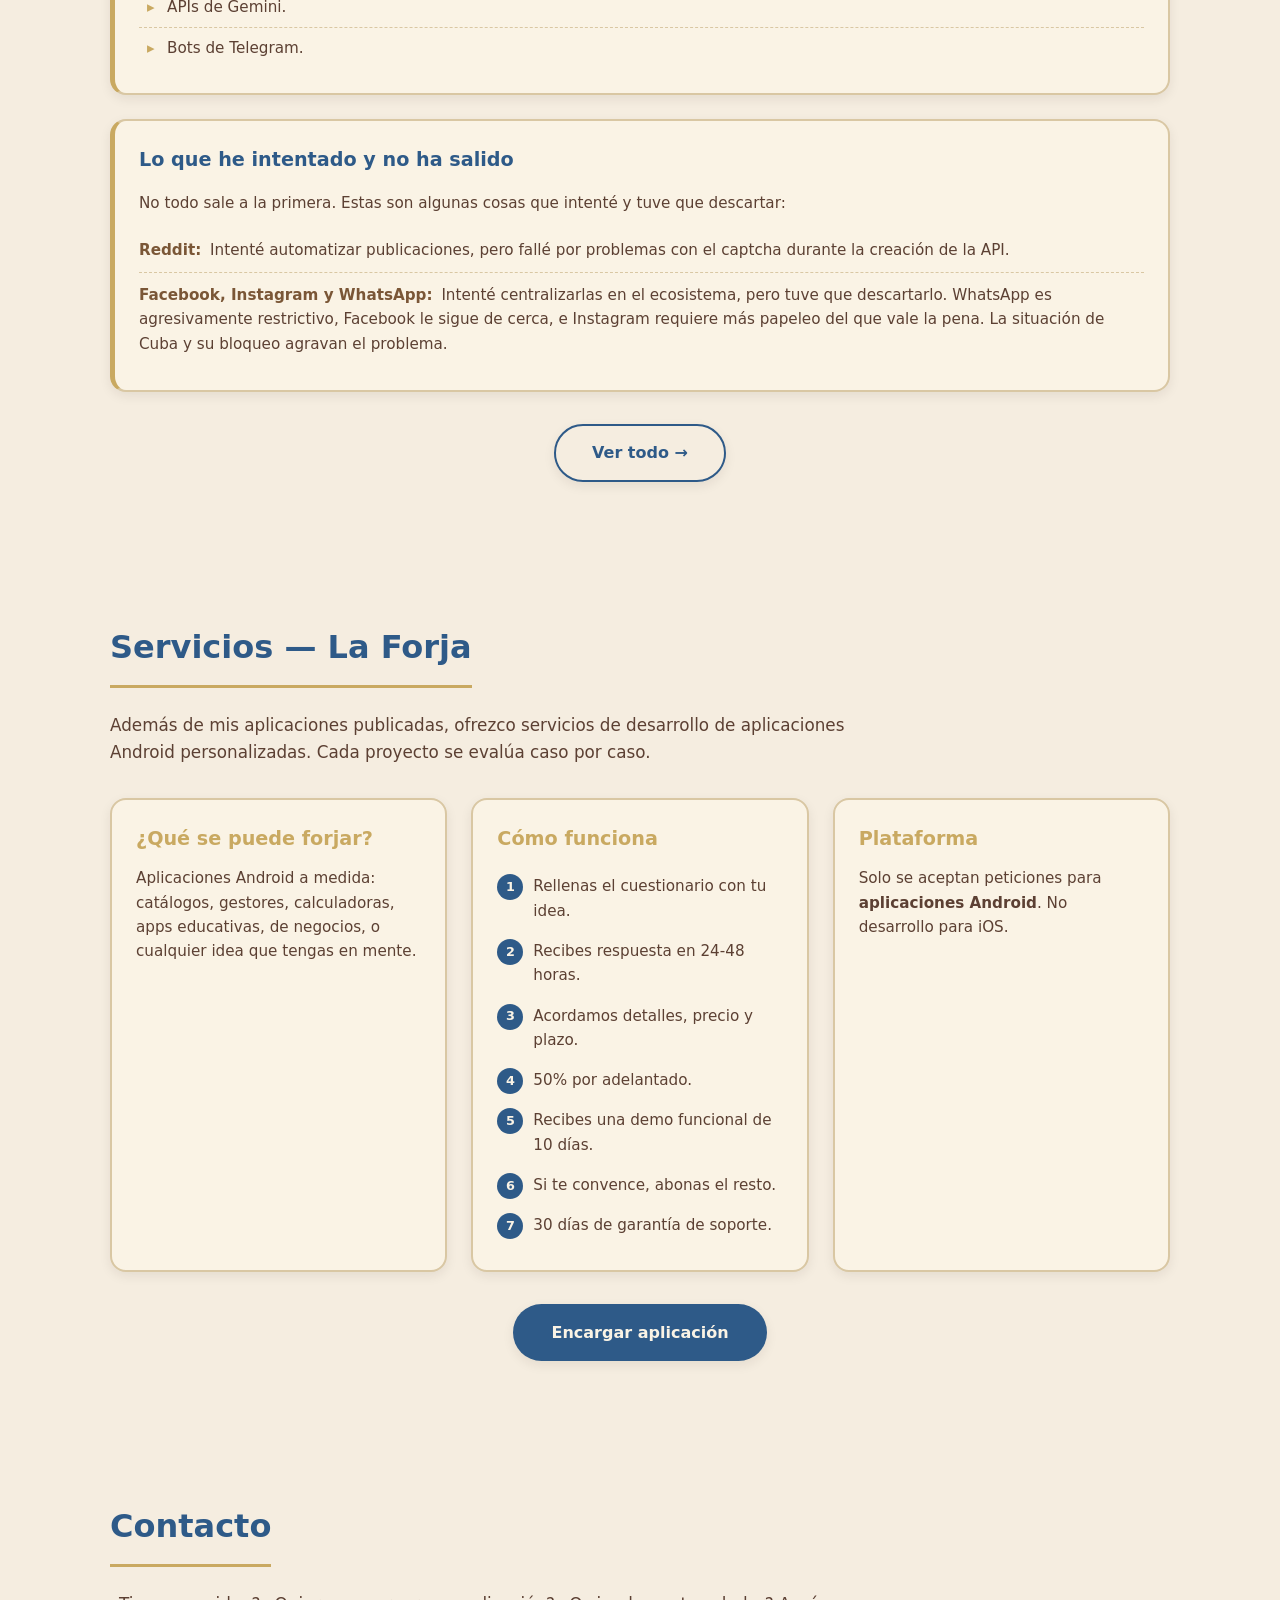
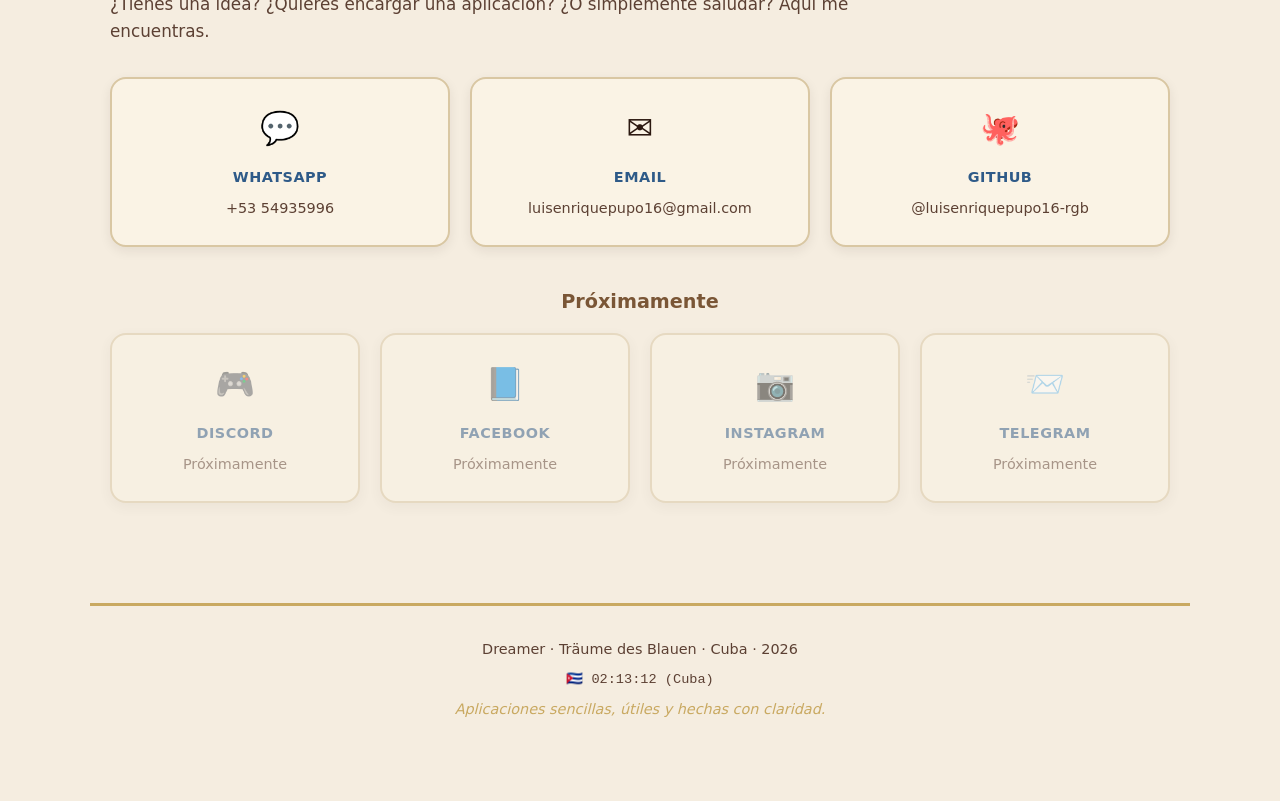
==== commit 526f4730: "feat: 404 personalizada, boton de cafe, reloj de Cuba, robots.txt y sitemap.xml" ====
--- a/docs/index.html
+++ b/docs/index.html
@@ -252,8 +252,29 @@
 <!-- Footer -->
 <footer class="main-footer">
     <p>Dreamer · Träume des Blauen · Cuba · <span id="year"></span></p>
+    <p style="margin-top: 8px; font-size: 0.85rem; font-family: var(--font-mono);">
+        <span id="havana-clock">🇨🇺 --:--:--</span>
+    </p>
     <p class="footer-tagline">Aplicaciones sencillas, útiles y hechas con claridad.</p>
 </footer>
+
+<!-- ============================================================ -->
+<!-- MODAL DEL CAFÉ (Broma / CTA)                                 -->
+<!-- ============================================================ -->
+<div class="coffee-modal" id="coffeeModal">
+    <div class="coffee-modal-content">
+        <h3>☕ Gracias, pero...</h3>
+        <p>Lo que de verdad necesito no es un café, es un trabajo. Si te ha gustado lo que haces aquí, échale un ojo a mi CV o escríbeme. Prometo no morder.</p>
+        <a href="https://github.com/luisenriquepupo16-rgb/Traeume-des-Blauen/releases/download/cv-es/cv.es.pdf" target="_blank" rel="noopener" class="btn-primary" style="margin-bottom: 12px; display: inline-block;">Descargar CV</a>
+        <br>
+        <button id="coffeeClose" style="background: none; border: none; color: var(--text-muted); text-decoration: underline; cursor: pointer; font-family: inherit; font-size: 0.9rem;">Cerrar (y seguir soñando)</button>
+    </div>
+</div>
+
+<!-- Botón flotante del café -->
+<button class="coffee-bubble" id="coffeeBubble" aria-label="Invítame a un café">
+    <span>☕</span>
+</button>
 
 <!-- ============================================================ -->
 <!-- CHAT FLOTANTE                                                -->
--- a/docs/style.css
+++ b/docs/style.css
@@ -1226,4 +1226,90 @@
 @media (prefers-reduced-motion: reduce) {
     .chat-msg { animation: none; }
     .chat-msg-typing .dot { animation: none; opacity: 0.6; }
+}
+
+/* ================================================================
+   BOTÓN DEL CAFÉ (Broma / CTA)
+   ================================================================ */
+
+.coffee-bubble {
+    position: fixed;
+    bottom: 24px;
+    left: 24px;
+    width: 60px;
+    height: 60px;
+    border-radius: 50%;
+    background: var(--wood);
+    border: 3px solid var(--gold);
+    color: var(--surface);
+    cursor: pointer;
+    box-shadow: var(--shadow-hover);
+    z-index: 999;
+    display: flex;
+    align-items: center;
+    justify-content: center;
+    transition: all var(--transition);
+    font-size: 1.6rem;
+}
+
+.coffee-bubble:hover {
+    transform: scale(1.08) rotate(-10deg);
+    background: var(--wood-dark);
+}
+
+.coffee-modal {
+    position: fixed;
+    inset: 0;
+    background: rgba(0, 0, 0, 0.5);
+    display: flex;
+    align-items: center;
+    justify-content: center;
+    z-index: 1000;
+    opacity: 0;
+    pointer-events: none;
+    transition: opacity 0.25s ease;
+}
+
+.coffee-modal.coffee-modal-open {
+    opacity: 1;
+    pointer-events: auto;
+}
+
+.coffee-modal-content {
+    background: var(--surface);
+    border: 2px solid var(--border);
+    border-radius: var(--radius);
+    padding: 32px;
+    max-width: 400px;
+    text-align: center;
+    box-shadow: var(--shadow-hover);
+    transform: translateY(20px);
+    transition: transform 0.25s ease;
+}
+
+.coffee-modal.coffee-modal-open .coffee-modal-content {
+    transform: translateY(0);
+}
+
+.coffee-modal-content h3 {
+    color: var(--gold);
+    font-size: 1.5rem;
+    margin-bottom: 16px;
+}
+
+.coffee-modal-content p {
+    color: var(--text-muted);
+    margin-bottom: 24px;
+    font-size: 1.05rem;
+    line-height: 1.6;
+}
+
+@media (max-width: 700px) {
+    .coffee-bubble {
+        bottom: 16px;
+        left: 16px;
+        width: 52px;
+        height: 52px;
+        font-size: 1.4rem;
+    }
 }
